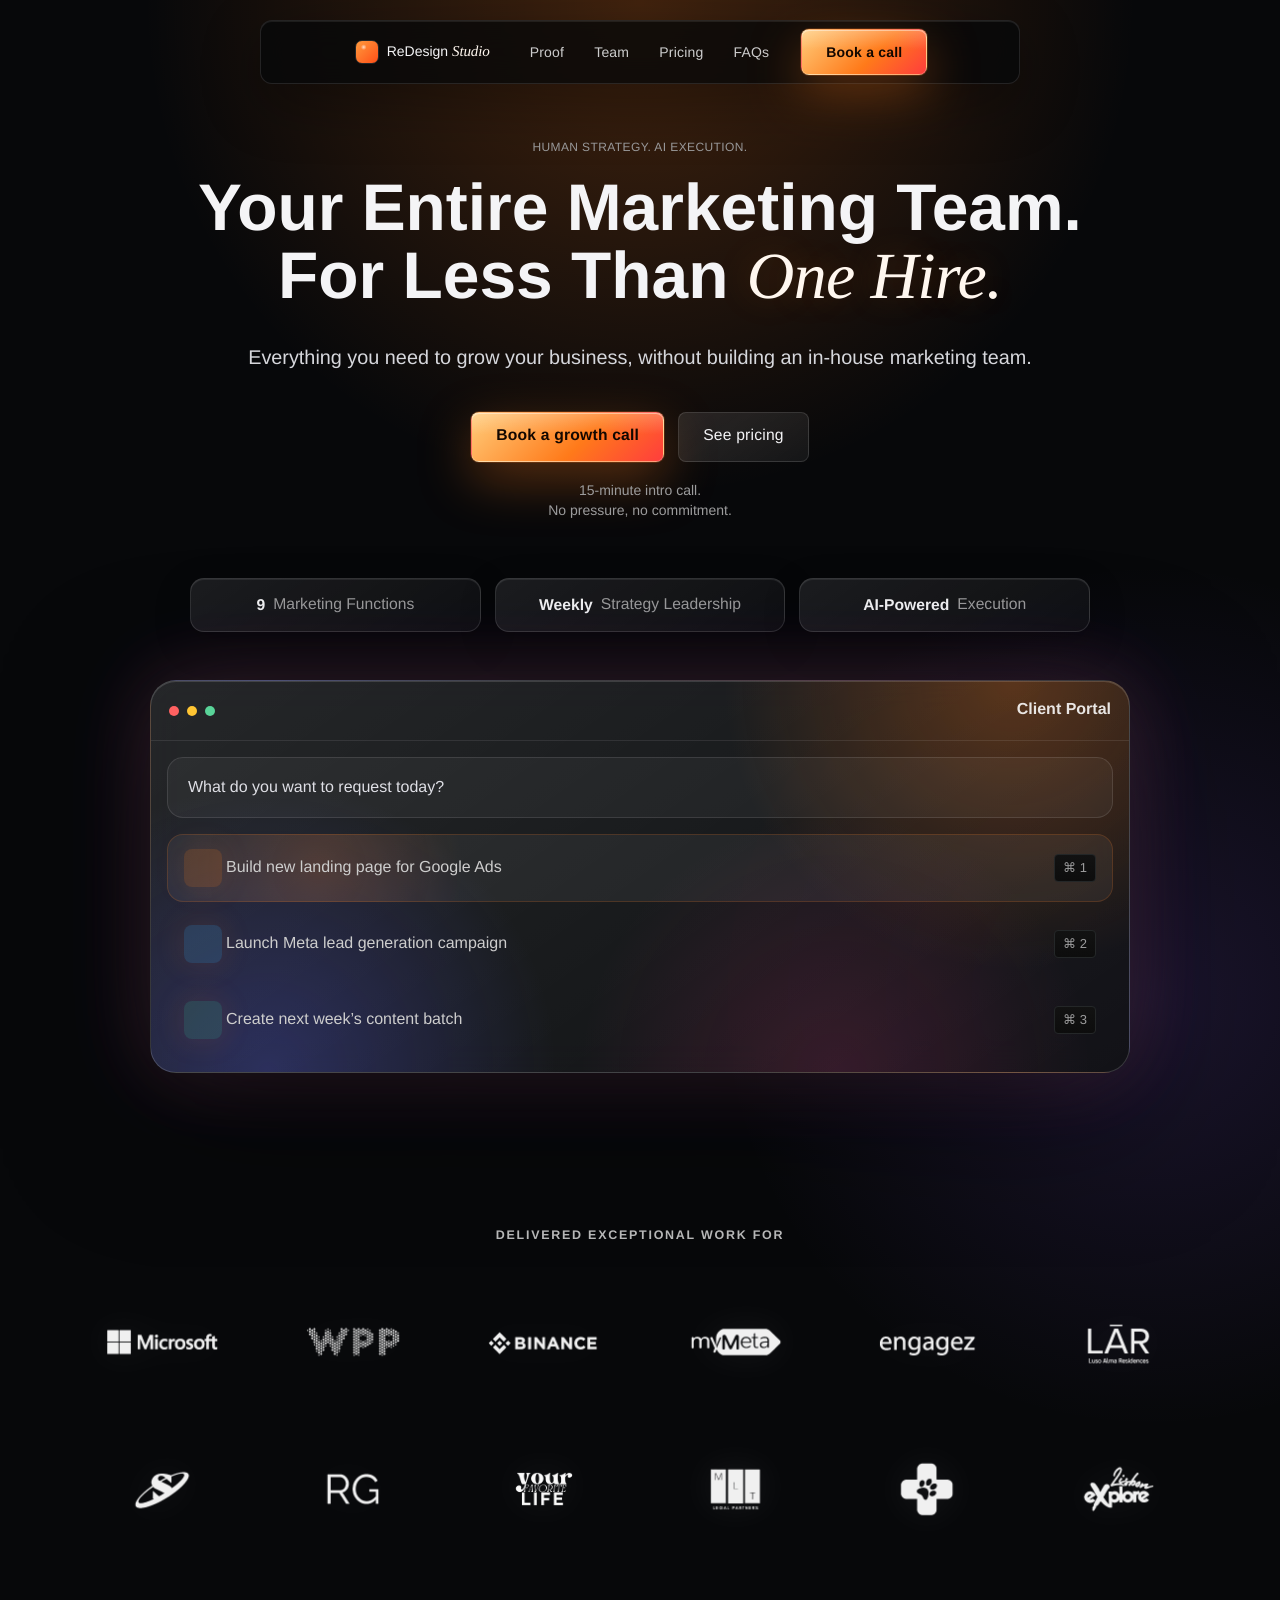
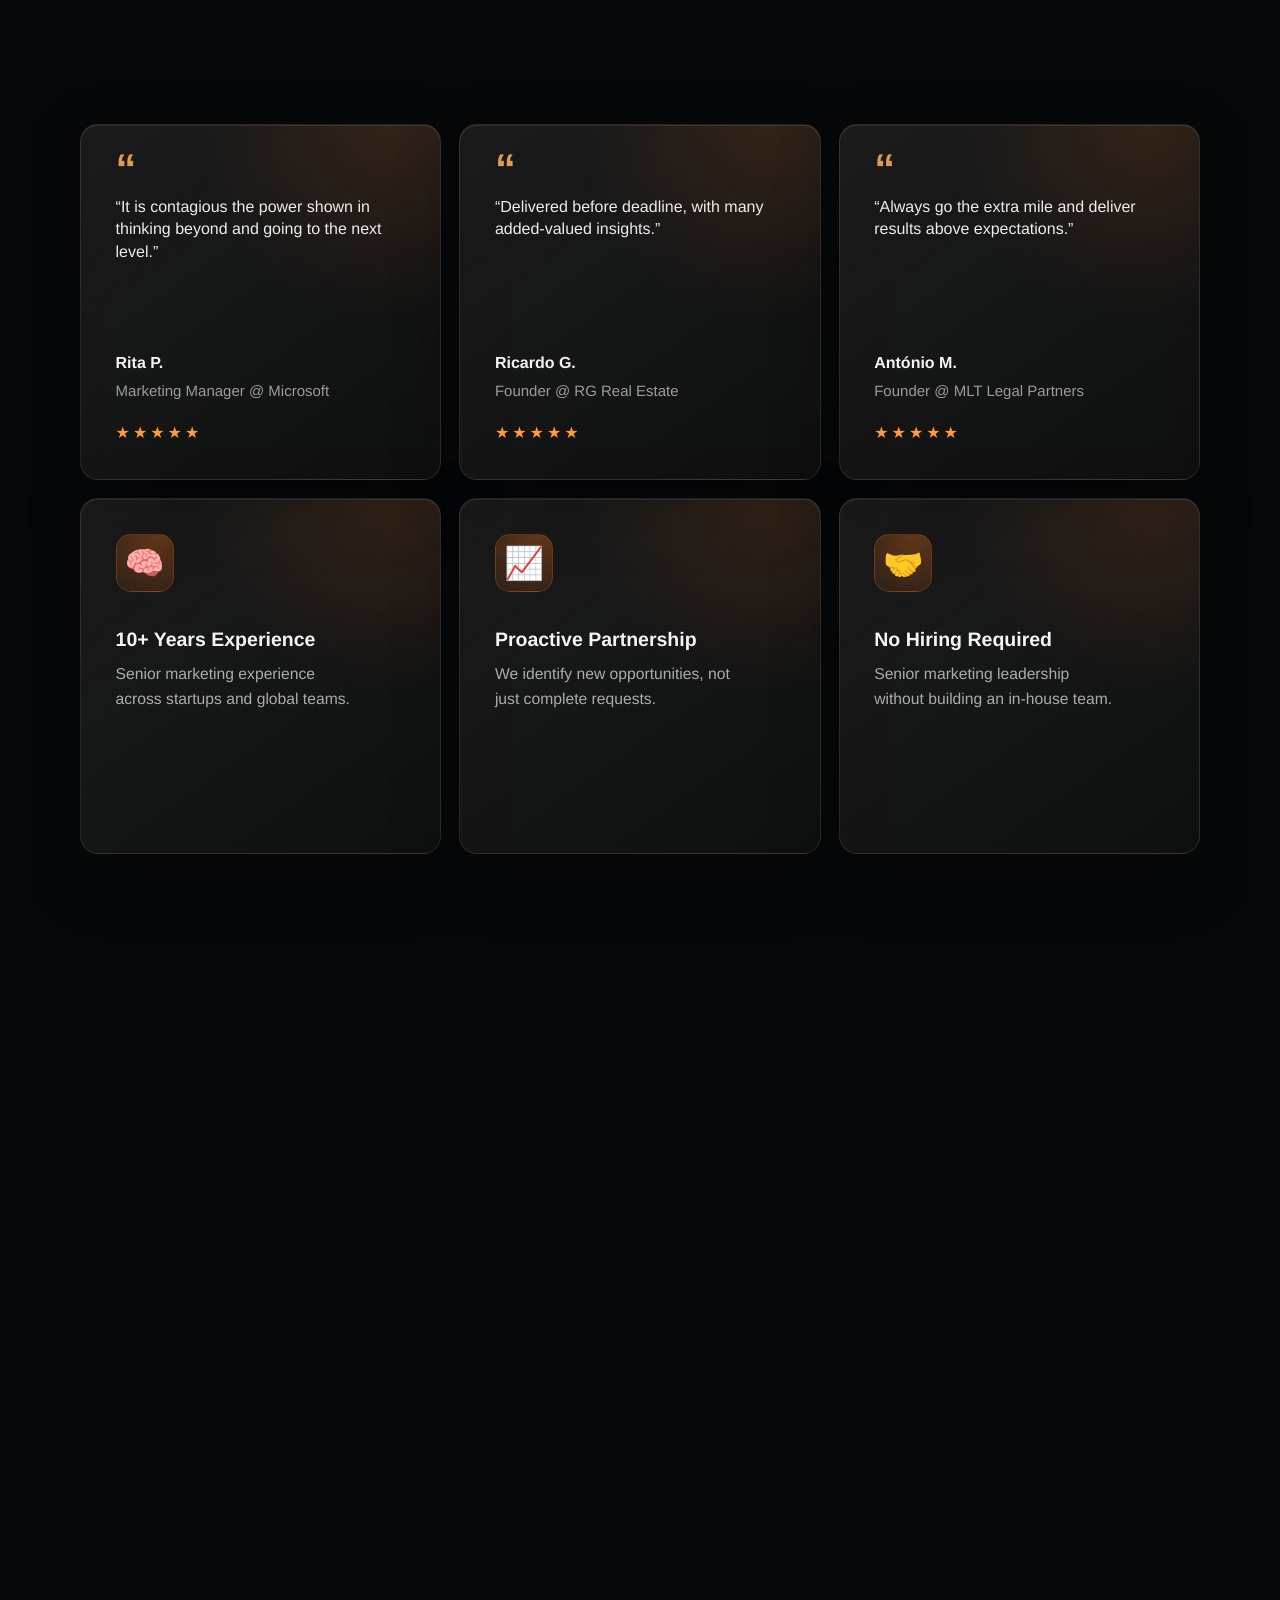
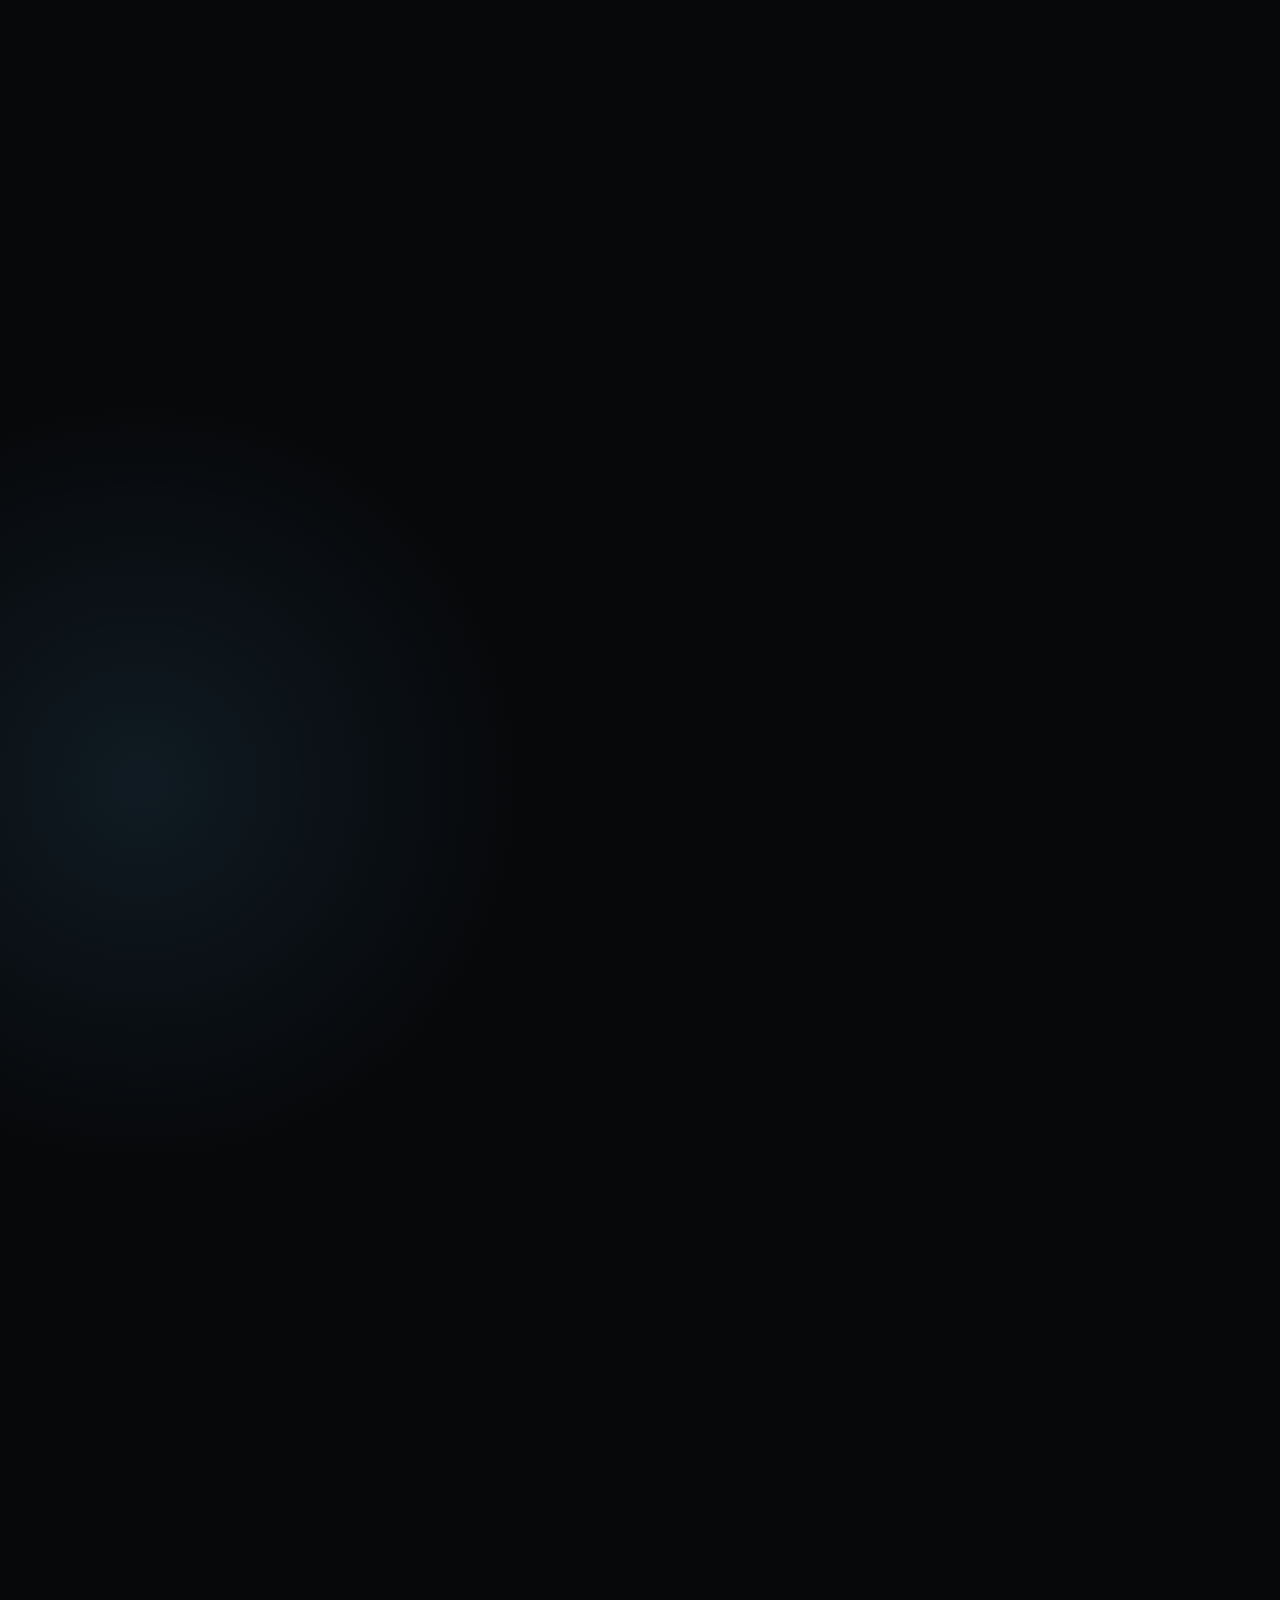
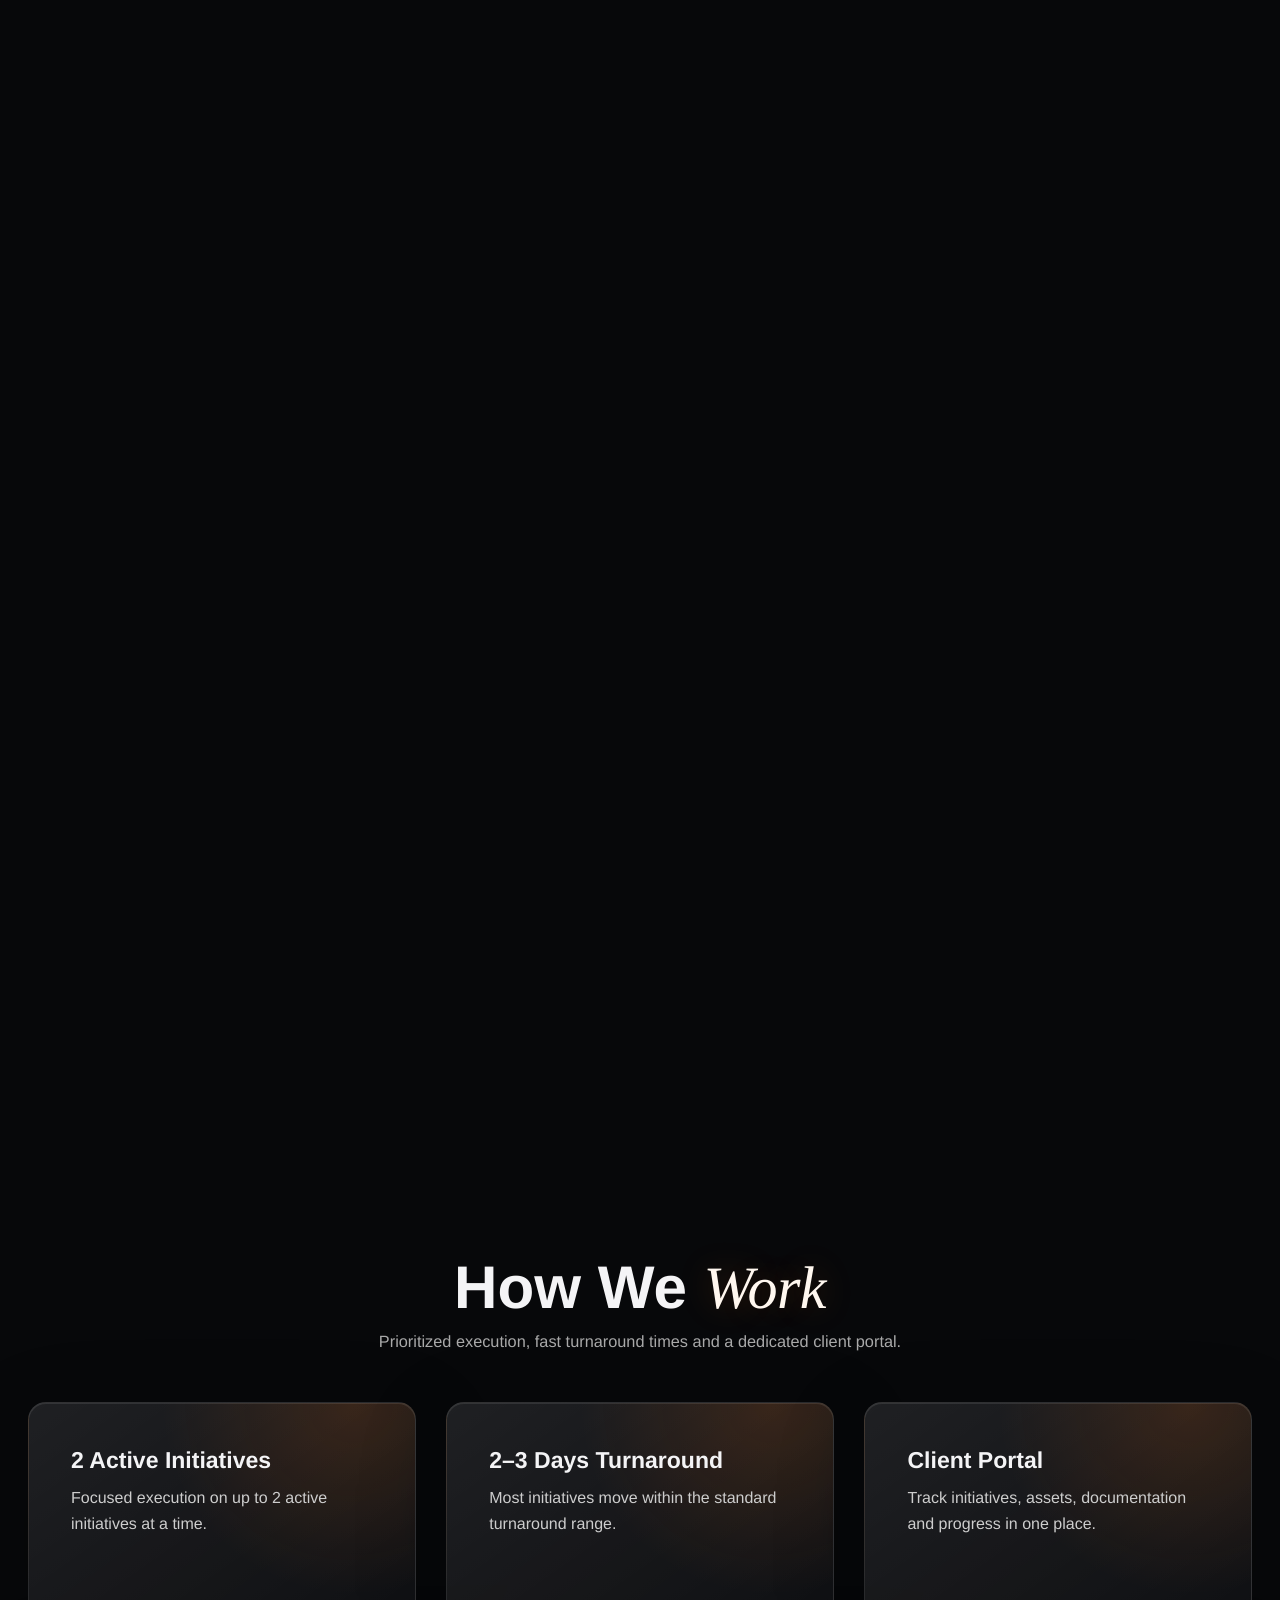
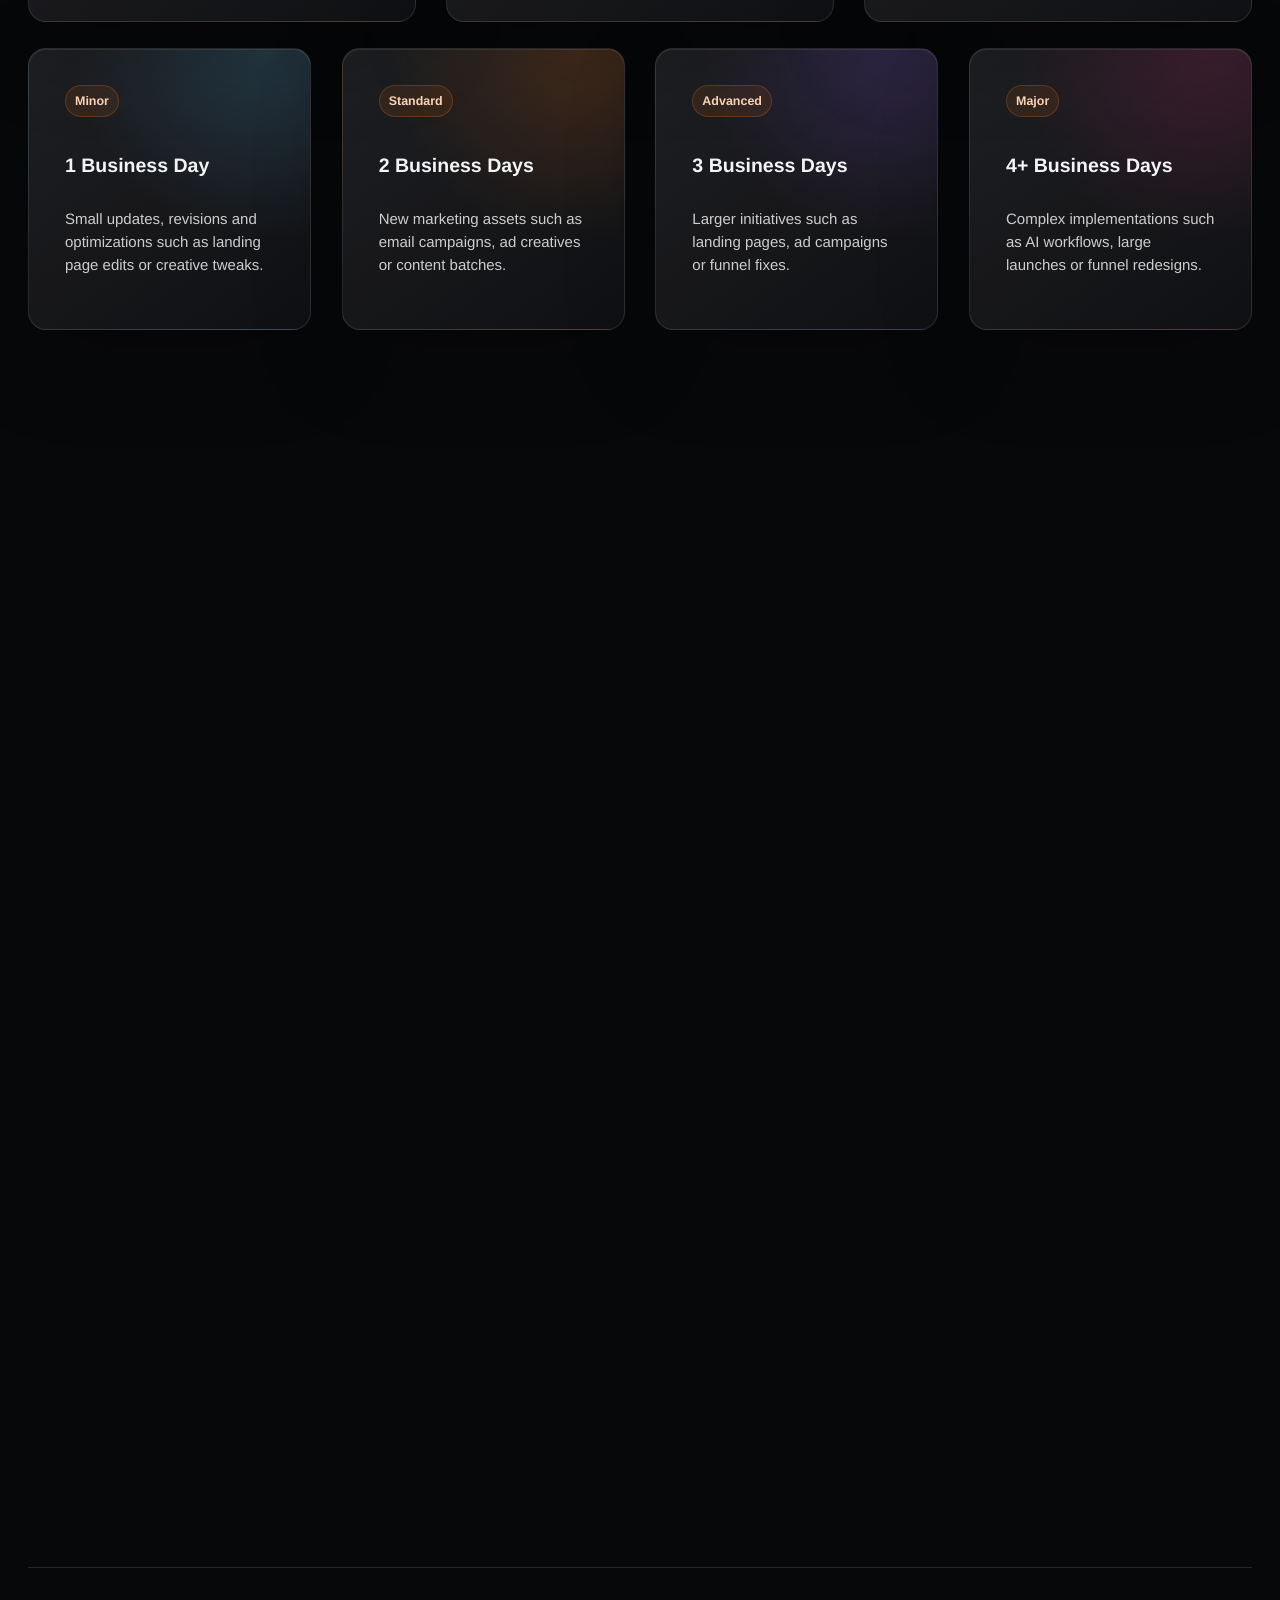
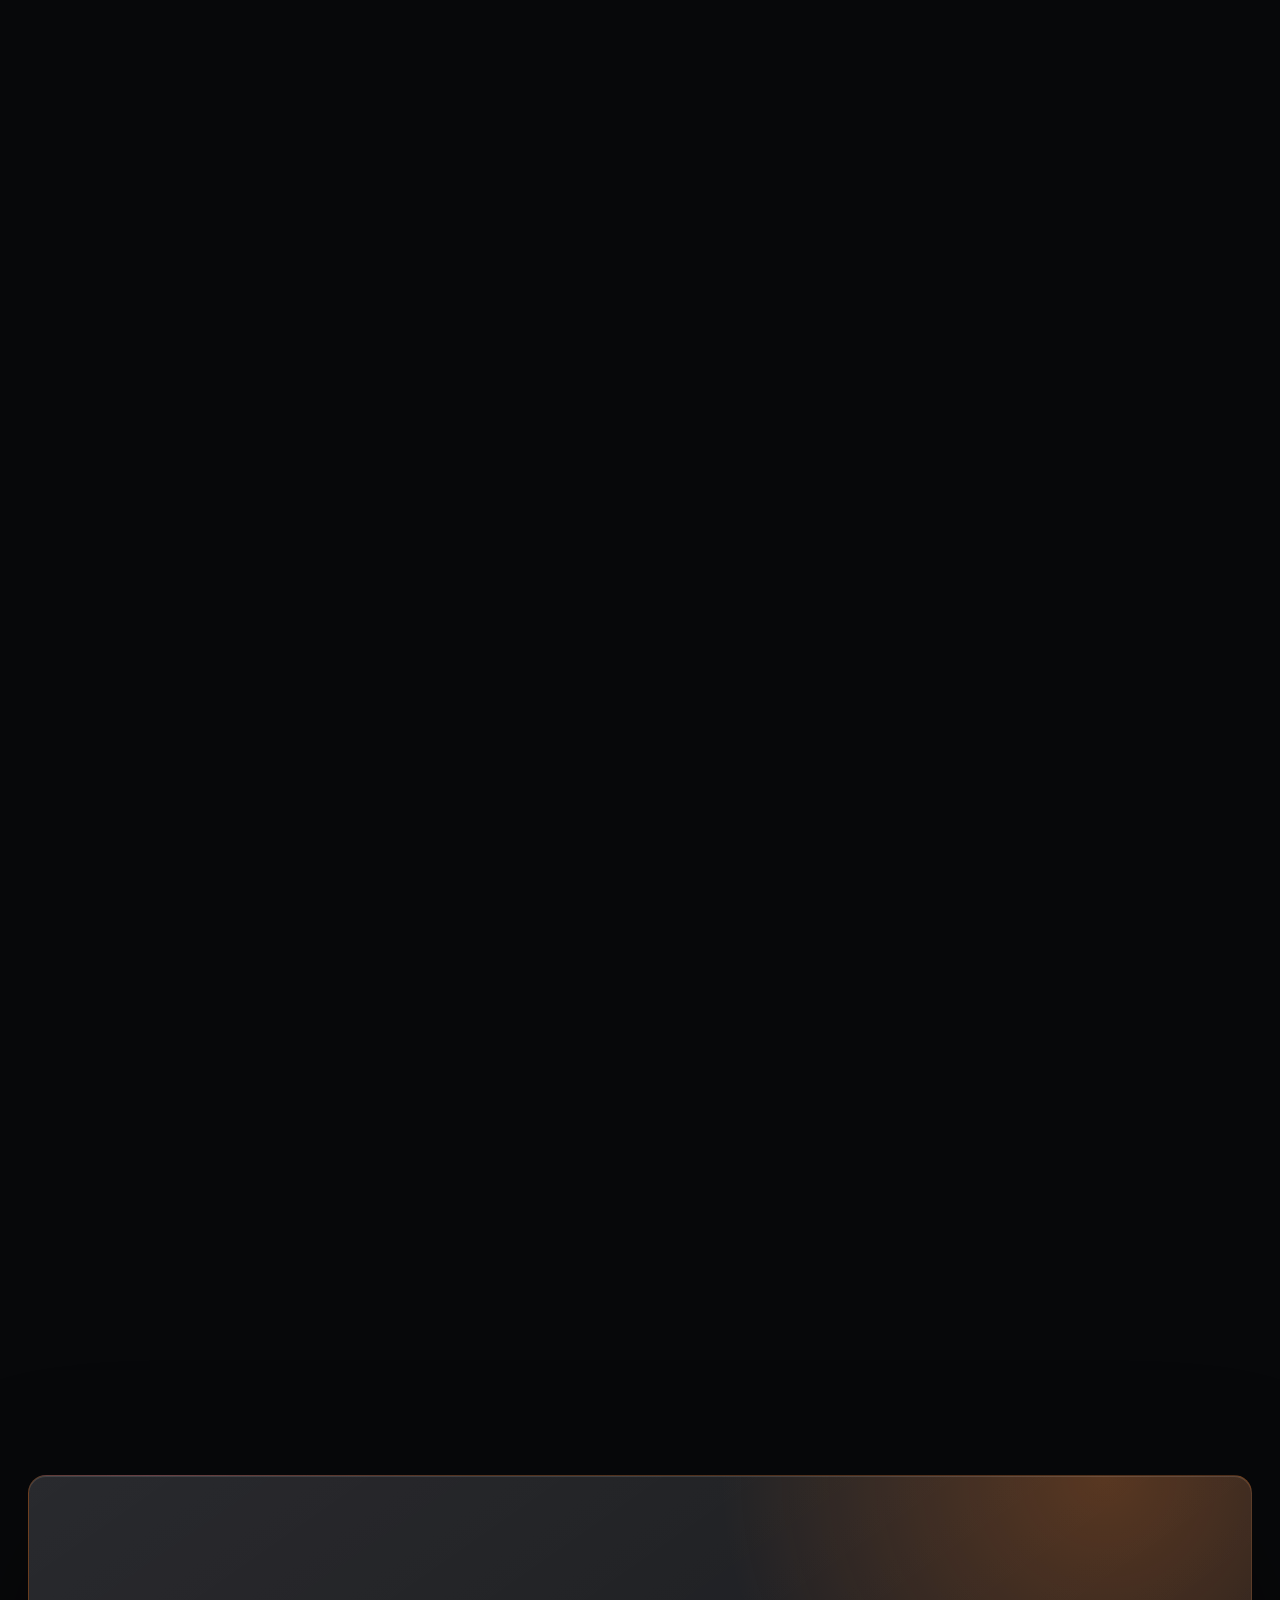
==== Source/Pages/index.html @ 44978b35 "Initial commit" ====
<!doctype html>
<html lang="en">
  <head>
    <meta charset="utf-8" />
    <meta name="viewport" content="width=device-width, initial-scale=1" />
    <title>ReDesign Studio | Outsourced Marketing Team &amp; AI Systems</title>
    <meta
      name="description"
      content="ReDesign Studio gives growing businesses one senior team for websites, ads, content, strategy and AI-powered marketing systems."
    />
    <meta name="robots" content="index, follow" />
    <meta name="author" content="ReDesign Studio" />
    <meta name="theme-color" content="#050506" />
    <link rel="canonical" href="./index.html" />
    <link rel="icon" href="../Public/assets/favicon.svg" type="image/svg+xml" />
    <meta property="og:title" content="ReDesign Studio | Outsourced Marketing Team &amp; AI Systems" />
    <meta
      property="og:description"
      content="One experienced marketing team for websites, ads, content, strategy and AI-powered growth systems."
    />
    <meta property="og:type" content="website" />
    <meta property="og:url" content="./index.html" />
    <meta property="og:image" content="../Public/assets/premium-dashboard.png" />
    <meta property="og:site_name" content="ReDesign Studio" />
    <meta name="twitter:card" content="summary_large_image" />
    <meta name="twitter:title" content="ReDesign Studio | Outsourced Marketing Team &amp; AI Systems" />
    <meta
      name="twitter:description"
      content="One experienced marketing team for websites, ads, content, strategy and AI-powered growth systems."
    />
    <meta name="twitter:image" content="../Public/assets/premium-dashboard.png" />
    <link rel="stylesheet" href="../Styles/styles.css?v=20260628-logo-v13" />
    <link rel="stylesheet" href="../Styles/design-system.css?v=20260629-polish-v22" />
    <script type="application/ld+json">
      {
        "@context": "https://schema.org",
        "@type": "ProfessionalService",
        "name": "ReDesign Studio",
        "description": "Outsourced marketing team for websites, ads, content, strategy and AI-powered marketing systems.",
        "serviceType": "Growth marketing and AI systems",
        "areaServed": "International",
        "url": "./index.html",
        "offers": {
          "@type": "Offer",
          "name": "Marketing Team",
          "price": "2500",
          "priceCurrency": "EUR",
          "availability": "https://schema.org/InStock"
        },
        "potentialAction": {
          "@type": "ScheduleAction",
          "target": "https://cal.eu/andre-from-your-favorite-life/intro-call",
          "name": "Book a growth call"
        }
      }
    </script>
  </head>
  <body>
    <header class="site-header" aria-label="Primary navigation">
      <a class="brand" href="#top" aria-label="ReDesign Studio home">
        <span class="brand-mark" aria-hidden="true"></span>
        <span>ReDesign <em>Studio</em></span>
      </a>
      <nav class="nav-links" aria-label="Site navigation">
        <a href="#proof">Proof</a>
        <a href="#team">Team</a>
        <a href="#pricing">Pricing</a>
        <a href="#faq">FAQs</a>
      </nav>
      <a class="nav-cta" href="https://cal.eu/andre-from-your-favorite-life/intro-call" target="_blank" rel="noopener noreferrer">Book a call</a>
    </header>

    <main id="top">
      <section class="hero">
        <div class="hero-copy">
          <p class="eyebrow">HUMAN STRATEGY. AI EXECUTION.</p>
          <h1>Your Entire Marketing Team.<br />For Less Than <em>One Hire.</em></h1>
          <p class="hero-text">
            Everything you need to grow your business, without building an in-house marketing team.
          </p>
          <div class="hero-actions">
            <a class="button primary" href="https://cal.eu/andre-from-your-favorite-life/intro-call" target="_blank" rel="noopener noreferrer">Book a growth call</a>
            <a class="button secondary" href="#pricing">See pricing</a>
          </div>
          <p class="cta-note">15-minute intro call.<br />No pressure, no commitment.</p>
          <div class="hero-metrics" aria-label="Growth Department highlights">
            <span><strong>9</strong> Marketing Functions</span>
            <span><strong>Weekly</strong> Strategy Leadership</span>
            <span><strong>AI-Powered</strong> Execution</span>
          </div>
          <div class="hero-console" aria-label="Client Portal preview">
            <div class="console-topbar">
              <span aria-hidden="true"></span>
              <span aria-hidden="true"></span>
              <span aria-hidden="true"></span>
              <p>Client Portal</p>
            </div>
            <div class="console-search">What do you want to request today?</div>
            <div class="console-list">
              <div class="console-row active">
                <span class="console-icon red"></span>
                <p>Build new landing page for Google Ads</p>
                <kbd>⌘ 1</kbd>
              </div>
              <div class="console-row">
                <span class="console-icon blue"></span>
                <p>Launch Meta lead generation campaign</p>
                <kbd>⌘ 2</kbd>
              </div>
              <div class="console-row">
                <span class="console-icon green"></span>
                <p>Create next week&rsquo;s content batch</p>
                <kbd>⌘ 3</kbd>
              </div>
            </div>
          </div>
        </div>
      </section>

      <section class="trusted-section" id="proof" aria-label="Trusted by teams and founders">
        <p>Delivered Exceptional Work For</p>
        <div class="logo-cloud" aria-label="Trusted company logos">
          <img src="../Public/assets/logos/client-microsoft.png?v=20260628-logo-v13" alt="Microsoft" width="500" height="500" loading="lazy" decoding="async" />
          <img src="../Public/assets/logos/client-wpp.png?v=20260628-logo-v13" alt="WPP" width="500" height="500" loading="lazy" decoding="async" />
          <img src="../Public/assets/logos/client-binance.png?v=20260628-logo-v13" alt="Binance" width="500" height="500" loading="lazy" decoding="async" />
          <img src="../Public/assets/logos/client-mymeta.png?v=20260628-logo-v13" alt="myMeta" width="500" height="500" loading="lazy" decoding="async" />
          <img src="../Public/assets/logos/client-engagez.png?v=20260628-logo-v13" alt="engagez" width="500" height="500" loading="lazy" decoding="async" />
          <img src="../Public/assets/logos/client-lar.png?v=20260628-logo-v13" alt="LAR Luso Alma Residences" width="500" height="500" loading="lazy" decoding="async" />
          <img src="../Public/assets/logos/client-lion-mark.png?v=20260628-logo-v13" alt="Client lion mark" width="500" height="500" loading="lazy" decoding="async" />
          <img src="../Public/assets/logos/client-rg.png?v=20260628-logo-v13" alt="RG Real Estate" width="500" height="500" loading="lazy" decoding="async" />
          <img src="../Public/assets/logos/your-favorite-life.png?v=20260628-logo-v13" alt="Your Favorite Life" width="500" height="500" loading="lazy" decoding="async" />
          <img src="../Public/assets/logos/client-l.png?v=20260628-logo-v13" alt="LL" width="500" height="500" loading="lazy" decoding="async" />
          <img src="../Public/assets/logos/client-pet-cross.png?v=20260628-logo-v13" alt="Client pet care brand" width="500" height="500" loading="lazy" decoding="async" />
          <img src="../Public/assets/logos/client-lisbon-explore.png?v=20260628-logo-v13" alt="Lisbon Explore" width="500" height="500" loading="lazy" decoding="async" />
        </div>
      </section>

      <section class="section social-proof-section">
        <div class="proof-grid">
          <article class="testimonial-card proof-card">
            <blockquote>“It is contagious the power shown in thinking beyond and going to the next level.”</blockquote>
            <div class="testimonial-author">
              <strong>Rita P.</strong>
              <span>Marketing Manager @ Microsoft</span>
            </div>
            <div class="stars" aria-label="5 out of 5 stars">★★★★★</div>
          </article>
          <article class="testimonial-card proof-card">
            <blockquote>“Delivered before deadline, with many added-valued insights.”</blockquote>
            <div class="testimonial-author">
              <strong>Ricardo G.</strong>
              <span>Founder @ RG Real Estate</span>
            </div>
            <div class="stars" aria-label="5 out of 5 stars">★★★★★</div>
          </article>
          <article class="testimonial-card proof-card">
            <blockquote>“Always go the extra mile and deliver results above expectations.”</blockquote>
            <div class="testimonial-author">
              <strong>António M.</strong>
              <span>Founder @ MLT Legal Partners</span>
            </div>
            <div class="stars" aria-label="5 out of 5 stars">★★★★★</div>
          </article>
          <article class="credibility-card proof-card">
            <span aria-hidden="true">🧠</span>
            <h3>10+ Years Experience</h3>
            <p>Senior marketing experience across startups and global teams.</p>
          </article>
          <article class="credibility-card proof-card">
            <span aria-hidden="true">📈</span>
            <h3>Proactive Partnership</h3>
            <p>We identify new opportunities, not just complete requests.</p>
          </article>
          <article class="credibility-card proof-card">
            <span aria-hidden="true">🤝</span>
            <h3>No Hiring Required</h3>
            <p>Senior marketing leadership without building an in-house team.</p>
          </article>
        </div>
      </section>

      <section class="section solved-section">
        <div class="section-heading centered">
          <h2>Marketing, <em>Solved</em></h2>
        </div>
        <div class="solved-layout">
          <article class="solved-copy">
            <p>As your business grows, marketing becomes more demanding. Hiring an experienced in-house team is expensive, while managing multiple freelancers or vendors quickly becomes a full-time job.</p>
            <p>ReDesign Studio becomes your outsourced marketing team, taking ownership of your strategy, execution and AI-powered marketing systems.</p>
            <p>Every week, we review priorities, identify opportunities and execute initiatives that will help your business grow.</p>
          </article>
          <div class="solved-map" aria-label="Marketing execution consolidated into one team">
            <div class="map-node map-root">Marketing Team</div>
            <div class="map-services">
              <span>Strategy</span>
              <span>Design</span>
              <span>Social</span>
              <span>Website</span>
              <span>Ads</span>
              <span>Content</span>
              <span>Email</span>
              <span>Reporting</span>
              <span>AI</span>
            </div>
            <div class="map-node map-team">ReDesign Studio</div>
          </div>
        </div>
      </section>

      <section class="section weekly-section">
        <div class="section-heading centered">
          <h2>How It <em>Works</em></h2>
        </div>
        <p class="section-kicker">From idea to delivery, every initiative follows the same structured workflow.</p>
        <div class="weekly-loop" aria-label="Weekly marketing operating rhythm">
          <article>
            <span>01</span>
            <strong>Discover</strong>
            <p>Understand the goal, context and define the highest impact initiatives.</p>
          </article>
          <article>
            <span>02</span>
            <strong>Strategy</strong>
            <p>Turn raw inputs and ideas into production ready briefs with clear direction.</p>
          </article>
          <article>
            <span>03</span>
            <strong>Produce</strong>
            <p>Build the deliverable using the right AI workflow overseen by a human specialist.</p>
          </article>
          <article>
            <span>04</span>
            <strong>Review</strong>
            <p>Run internal quality checks before any work is delivered to the client.</p>
          </article>
          <article>
            <span>05</span>
            <strong>Improve</strong>
            <p>Apply feedback and capture learnings to make the system faster and better.</p>
          </article>
        </div>
      </section>

      <section class="section departments-section" id="team">
        <div class="section-heading centered">
          <h2>Your Marketing <em>Team</em></h2>
        </div>
        <div class="department-command">
          <div>
            <span class="command-label">One monthly plan</span>
            <strong>9</strong>
            <h3>Marketing Functions</h3>
            <p>One senior team covers strategy, AI systems, pages, content, ads, funnels, email and social.</p>
          </div>
          <div class="department-grid" aria-label="Marketing team departments">
            <article class="department-card">
              <span aria-hidden="true">🧠</span>
              <h3>Growth Strategy &amp; Leadership</h3>
              <p>Weekly planning, priorities, KPIs, reporting, roadmap, and next steps.</p>
            </article>
            <article class="department-card">
              <span aria-hidden="true">🤖</span>
              <h3>AI &amp; Growth Systems</h3>
              <p>Marketing systems reviews, practical AI workflows, SOPs and team handover.</p>
            </article>
            <article class="department-card">
              <span aria-hidden="true">🌐</span>
              <h3>Landing Pages</h3>
              <p>Campaign landing pages, copywriting, UX/UI design, optimization, and conversion reviews.</p>
            </article>
            <article class="department-card">
              <span aria-hidden="true">🎬</span>
              <h3>Content Engine</h3>
              <p>Content strategy, research, calendars, scripts, editing, formatting, and publishing.</p>
            </article>
            <article class="department-card">
              <span aria-hidden="true">📈</span>
              <h3>Performance Marketing</h3>
              <p>Campaign strategy, launches, ad account management, optimization, and reporting.</p>
            </article>
            <article class="department-card">
              <span aria-hidden="true">✍️</span>
              <h3>Ad Creatives</h3>
              <p>Creative concepts, competitor research, ad copy, design, variations, and iterations.</p>
            </article>
            <article class="department-card">
              <span aria-hidden="true">🧪</span>
              <h3>Funnel Optimization</h3>
              <p>Funnel reviews, competitor analysis, conversion roadmap, and performance improvements.</p>
            </article>
            <article class="department-card">
              <span aria-hidden="true">✉️</span>
              <h3>Email Marketing</h3>
              <p>Email campaigns, strategy, copywriting, design, sequences, and reporting.</p>
            </article>
            <article class="department-card">
              <span aria-hidden="true">📱</span>
              <h3>Social Media Management</h3>
              <p>Publishing, escalation of important enquiries, and optimization.</p>
            </article>
          </div>
        </div>
        <div class="department-scope" id="included">
          <div class="section-heading centered scope-heading">
            <h2>What&rsquo;s <em>Included</em></h2>
            <p>Clear monthly capacity keeps execution focused, predictable and aligned with your priorities.</p>
          </div>
          <div class="scope-list">
            <details open>
              <summary><span>Growth Strategy &amp; Leadership</span><small>Weekly strategic rhythm</small></summary>
              <div class="scope-body">
                <div>
                  <p class="scope-label">Description</p>
                  <p>Every week we review performance, align on priorities and define the highest-impact initiatives to keep your marketing moving forward.</p>
                </div>
                <div>
                  <p class="scope-label">Included</p>
                  <ul>
                    <li><mark class="limit">Up to 1</mark> 45-minute growth strategy meeting <mark class="limit">per week</mark></li>
                    <li>Weekly growth report: KPIs, wins &amp; recommendations</li>
                    <li>Growth roadmap</li>
                    <li>Prioritized weekly initiatives plan</li>
                    <li>Meeting summary &amp; next steps</li>
                    <li>Dedicated client portal</li>
                  </ul>
                </div>
              </div>
            </details>

            <details>
              <summary><span>AI &amp; Growth Systems</span><small>Monthly implementation capacity</small></summary>
              <div class="scope-body">
                <div>
                  <p class="scope-label">Description</p>
                  <p>We identify opportunities to automate repetitive marketing tasks, implement practical AI workflows and document everything so your team can use it.</p>
                </div>
                <div>
                  <p class="scope-label">Included</p>
                  <ul>
                    <li><mark class="limit">Up to 1</mark> marketing systems review <mark class="limit">per month</mark></li>
                    <li><mark class="limit">Up to 1</mark> low-to-medium complexity AI workflow <mark class="limit">per month</mark></li>
                    <li>Workflow documentation: SOPs</li>
                    <li>Optional team training &amp; handover</li>
                    <li>AI recommendations &amp; roadmap</li>
                  </ul>
                </div>
              </div>
            </details>

            <details>
              <summary><span>Landing Pages</span><small>Campaign pages and conversion reviews</small></summary>
              <div class="scope-body">
                <div>
                  <p class="scope-label">Description</p>
                  <p>We design, build and continuously improve landing pages that help turn more visitors into leads and customers.</p>
                </div>
                <div>
                  <p class="scope-label">Included</p>
                  <ul>
                    <li><mark class="limit">Up to 2</mark> campaign landing pages <mark class="limit">per month</mark></li>
                    <li>Landing page copywriting</li>
                    <li>UX/UI design</li>
                    <li>Landing page optimization</li>
                    <li>Conversion reviews &amp; recommendations</li>
                    <li>A/B testing when appropriate</li>
                    <li>Performance reviews</li>
                  </ul>
                </div>
              </div>
            </details>

            <details>
              <summary><span>Content Engine</span><small>Planning, creation, and publishing</small></summary>
              <div class="scope-body">
                <div>
                  <p class="scope-label">Description</p>
                  <p>We help you consistently create and publish content that builds your brand, generates demand and supports your marketing goals.</p>
                </div>
                <div>
                  <p class="scope-label">Included</p>
                  <ul>
                    <li><mark class="limit">Up to 20</mark> content assets <mark class="limit">per month</mark></li>
                    <li><mark class="limit">Up to 2</mark> active social media platforms</li>
                    <li>Content strategy &amp; planning</li>
                    <li>Industry &amp; competitor research</li>
                    <li>Content calendar</li>
                    <li>Copywriting &amp; script writing</li>
                    <li>Creative design &amp; formatting</li>
                    <li>Scheduling &amp; publishing</li>
                    <li>Performance reviews</li>
                  </ul>
                </div>
              </div>
            </details>

            <details>
              <summary><span>Performance Marketing</span><small>Campaigns and active optimization</small></summary>
              <div class="scope-body">
                <div>
                  <p class="scope-label">Description</p>
                  <p>We plan, launch and continuously optimize advertising campaigns that help generate more qualified leads and customers.</p>
                </div>
                <div>
                  <p class="scope-label">Included</p>
                  <ul>
                    <li><mark class="limit">Up to 2</mark> campaign creation &amp; launches <mark class="limit">per month</mark></li>
                    <li><mark class="limit">Up to 2</mark> active advertising platforms</li>
                    <li>Campaign strategy &amp; planning</li>
                    <li>Ad account management</li>
                    <li>Campaign optimization</li>
                    <li>Performance reporting &amp; recommendations</li>
                  </ul>
                </div>
              </div>
            </details>

            <details>
              <summary><span>Ad Creatives</span><small>Concepts, copy, and iterations</small></summary>
              <div class="scope-body">
                <div>
                  <p class="scope-label">Description</p>
                  <p>We create high-performing ad creatives that align with your brand, capture attention and improve campaign performance.</p>
                </div>
                <div>
                  <p class="scope-label">Included</p>
                  <ul>
                    <li><mark class="limit">Up to 10</mark> ad creatives <mark class="limit">per month</mark></li>
                    <li>Creative concept development</li>
                    <li>Creative strategy &amp; competitor research</li>
                    <li>Ad copywriting</li>
                    <li>Creative variations</li>
                    <li>Creative performance reviews</li>
                    <li>Creative updates &amp; iterations</li>
                  </ul>
                </div>
              </div>
            </details>

            <details>
              <summary><span>Funnel Optimization</span><small>Journey reviews and improvements</small></summary>
              <div class="scope-body">
                <div>
                  <p class="scope-label">Description</p>
                  <p>We continuously review and improve your customer journey to help convert more visitors into leads and more leads into customers.</p>
                </div>
                <div>
                  <p class="scope-label">Included</p>
                  <ul>
                    <li><mark class="limit">Up to 1</mark> funnel review <mark class="limit">per month</mark></li>
                    <li><mark class="limit">Up to 2</mark> conversion improvements <mark class="limit">per month</mark></li>
                    <li>Competitor analysis</li>
                    <li>Conversion roadmap</li>
                    <li>Performance reviews</li>
                  </ul>
                </div>
              </div>
            </details>

            <details>
              <summary><span>Email Marketing</span><small>Campaigns, sequences, and reporting</small></summary>
              <div class="scope-body">
                <div>
                  <p class="scope-label">Description</p>
                  <p>We create email campaigns that nurture leads, increase conversions and keep your audience engaged throughout the customer journey.</p>
                </div>
                <div>
                  <p class="scope-label">Included</p>
                  <ul>
                    <li><mark class="limit">Up to 2</mark> email campaigns <mark class="limit">per month</mark></li>
                    <li>Email strategy &amp; campaign planning</li>
                    <li>Email copywriting &amp; design</li>
                    <li>Automated email sequences</li>
                    <li>Performance reporting &amp; recommendations</li>
                  </ul>
                </div>
              </div>
            </details>

            <details>
              <summary><span>Social Media Management</span><small>Publishing and monitoring</small></summary>
              <div class="scope-body">
                <div>
                  <p class="scope-label">Description</p>
                  <p>We manage your social media presence to ensure your content is published, your profiles stay optimized and your audience receives timely responses.</p>
                </div>
                <div>
                  <p class="scope-label">Included</p>
                  <ul>
                    <li><mark class="limit">Up to 2</mark> active social media platforms</li>
                    <li>Scheduling &amp; publishing</li>
                    <li>Profile optimization</li>
                    <li>Community monitoring</li>
                    <li>Escalation of sales &amp; support enquiries</li>
                    <li>Social media recommendations</li>
                  </ul>
                </div>
              </div>
            </details>
          </div>
        </div>
      </section>

      <section class="section exclusions-section">
        <div class="section-heading centered">
          <h2>What&rsquo;s <em>Not Included</em></h2>
          <p>The following services are outside the scope of the monthly subscription.</p>
        </div>
        <div class="project-grid project-detail-grid growth-project-grid">
          <article>
            <span class="project-emoji" aria-hidden="true">🧩</span>
            <h3>Specialists</h3>
            <div class="project-examples"><span>SEO &amp; AEO</span><span>PR &amp; media outreach</span><span>On-site photography &amp; videography</span></div>
          </article>
          <article>
            <span class="project-emoji" aria-hidden="true">💻</span>
            <h3>Development</h3>
            <div class="project-examples"><span>Custom software development</span><span>Complex API integrations</span><span>Enterprise applications</span></div>
          </article>
          <article>
            <span class="project-emoji" aria-hidden="true">🏢</span>
            <h3>Business Operations</h3>
            <div class="project-examples"><span>Internal IT support</span><span>Customer support</span><span>Enterprise infrastructure</span></div>
          </article>
          <article>
            <span class="project-emoji" aria-hidden="true">📦</span>
            <h3>Unlimited Capacity</h3>
            <div class="project-examples"><span>Unlimited initiatives</span><span>Unlimited deliverables</span><span>24/7 communication</span><span>Daily meetings</span><span>Large-scale or enterprise projects</span></div>
          </article>
        </div>
        <p class="pricing-note">Need more capacity?<br />Book a call to discuss a custom Marketing Team Plus plan.</p>
      </section>

      <section class="section capacity-section">
        <div class="section-heading centered">
          <h2>How We <em>Work</em></h2>
        </div>
        <p class="section-kicker">Prioritized execution, fast turnaround times and a dedicated client portal.</p>
        <div class="work-rules">
          <article><span>2</span><h3>2 Active Initiatives</h3><p>Focused execution on up to 2 active initiatives at a time.</p></article>
          <article><span>2&ndash;3 Days</span><h3>2&ndash;3 Days Turnaround</h3><p>Most initiatives move within the standard turnaround range.</p></article>
          <article><span>Portal</span><h3>Client Portal</h3><p>Track initiatives, assets, documentation and progress in one place.</p></article>
        </div>
        <div class="initiative-grid" aria-label="Initiative sizes">
          <article>
            <span>Minor</span>
            <h3>1 Business Day</h3>
            <p>Small updates, revisions and optimizations such as landing page edits or creative tweaks.</p>
          </article>
          <article>
            <span>Standard</span>
            <h3>2 Business Days</h3>
            <p>New marketing assets such as email campaigns, ad creatives or content batches.</p>
          </article>
          <article>
            <span>Advanced</span>
            <h3>3 Business Days</h3>
            <p>Larger initiatives such as landing pages, ad campaigns or funnel fixes.</p>
          </article>
          <article>
            <span>Major</span>
            <h3>4+ Business Days</h3>
            <p>Complex implementations such as AI workflows, large launches or funnel redesigns.</p>
          </article>
        </div>
      </section>

      <section class="section compare-section">
        <div class="section-heading centered">
          <h2>Hiring vs <em>ReDesign Studio</em></h2>
        </div>
        <div class="comparison-table" role="table" aria-label="Compare hiring in-house with ReDesign Studio">
          <div class="comparison-row header" role="row">
            <span role="columnheader">Capability</span>
            <span role="columnheader">Monthly Salary</span>
            <span role="columnheader">ReDesign Studio</span>
          </div>
          <div class="comparison-row"><span>Marketing Manager</span><span>&euro;2,500</span><strong>Included</strong></div>
          <div class="comparison-row"><span>Designer</span><span>&euro;1,500</span><strong>Included</strong></div>
          <div class="comparison-row"><span>Copywriter</span><span>&euro;1,500</span><strong>Included</strong></div>
          <div class="comparison-row"><span>Media Buyer</span><span>&euro;2,000</span><strong>Included</strong></div>
          <div class="comparison-row"><span>Content Strategist</span><span>&euro;2,000</span><strong>Included</strong></div>
          <div class="comparison-row"><span>AI Specialist</span><span>&euro;2,500</span><strong>Included</strong></div>
          <div class="comparison-row"><span>Growth Strategist</span><span>&euro;3,000</span><strong>Included</strong></div>
          <div class="comparison-row"><span>Typical Monthly Cost</span><span>&asymp; &euro;15,000+</span><strong>&euro;2,500/month</strong></div>
        </div>
        <p class="pricing-note">Estimated costs vary by country and seniority.</p>
      </section>

      <section class="section pricing-section" id="pricing">
        <div class="section-heading centered">
          <h2><em>Pricing</em></h2>
        </div>
        <div class="pricing-grid">
          <article class="pricing-card featured">
            <p class="eyebrow">Marketing Team</p>
            <h3>&euro;2,500 <span>/ month</span></h3>
            <p class="intro-price">&euro;1,250 First Month</p>
            <p>Perfect for businesses and creators ready to replace scattered marketing efforts with one experienced team.</p>
            <ul class="plan-list">
              <li>Your entire outsourced marketing team</li>
              <li>Strategy, execution &amp; AI-powered systems</li>
              <li>Weekly planning, reporting &amp; prioritization</li>
              <li>Fixed monthly investment</li>
              <li>Pause or cancel anytime</li>
            </ul>
            <a class="button primary" href="https://cal.eu/andre-from-your-favorite-life/intro-call" target="_blank" rel="noopener noreferrer">Book a growth call</a>
          </article>

          <article class="pricing-card capacity-card">
            <p class="eyebrow">Need More Capacity?</p>
            <h3>Marketing Team <strong>Plus</strong></h3>
            <p>As your business grows, so can your Marketing Team.</p>
            <ul class="plan-list">
              <li>Additional monthly execution capacity</li>
              <li>Additional strategic support</li>
              <li>Higher execution limits</li>
            </ul>
            <a class="button secondary" href="https://cal.eu/andre-from-your-favorite-life/intro-call" target="_blank" rel="noopener noreferrer">Discuss Marketing Team Plus</a>
          </article>
        </div>
      </section>

      <section class="section first-month-section">
        <div class="section-heading centered">
          <h2>Our First Month <em>Together</em></h2>
        </div>
        <div class="timeline-grid phase-grid">
          <article>
            <span>Week 1</span>
            <h3>Onboarding</h3>
            <ul>
              <li>Kick-off meeting</li>
              <li>Business &amp; marketing audit</li>
              <li>Access &amp; platform setup</li>
              <li>Competitor analysis</li>
              <li>KPI definition</li>
            </ul>
          </article>
          <article>
            <span>Week 2</span>
            <h3>Strategy</h3>
            <ul>
              <li>Growth strategy</li>
              <li>Prioritized initiatives</li>
              <li>Campaign planning</li>
              <li>AI opportunities review</li>
              <li>Launch first initiative</li>
            </ul>
          </article>
          <article>
            <span>Week 3</span>
            <h3>Execution</h3>
            <ul>
              <li>Deliver first initiatives</li>
              <li>Optimization &amp; iterations</li>
              <li>AI workflow implementation</li>
            </ul>
          </article>
          <article>
            <span>Week 4</span>
            <h3>Review &amp; Plan</h3>
            <ul>
              <li>Weekly growth review</li>
              <li>Performance report</li>
              <li>Next month&rsquo;s roadmap</li>
            </ul>
          </article>
        </div>
      </section>

      <section class="section projects-section" id="projects">
        <div class="section-heading centered">
          <h2>Growth <em>Projects</em></h2>
          <p>Need support beyond your monthly capacity? We also deliver larger one-time projects that need dedicated implementations.</p>
        </div>
        <div class="project-grid project-detail-grid growth-project-grid">
          <article>
            <span class="project-emoji" aria-hidden="true">🌐</span>
            <h3>Website Projects</h3>
            <p>Build or redesign high-converting multi-page websites for your business.</p>
            <div class="project-examples"><span>Business websites</span><span>Website redesigns</span><span>Multi-page websites</span><span>Website migrations</span></div>
          </article>
          <article>
            <span class="project-emoji" aria-hidden="true">🤖</span>
            <h3>AI Transformation Projects</h3>
            <p>Transform your marketing operations with AI-powered workflows, assistants and automations.</p>
            <div class="project-examples"><span>AI marketing assistants</span><span>Lead generation workflows</span><span>Campaign automations</span><span>Content workflows</span><span>AI reporting</span><span>Team training</span></div>
          </article>
          <article>
            <span class="project-emoji" aria-hidden="true">⚙️</span>
            <h3>Marketing Operations Projects</h3>
            <p>Design and build the systems, documentation and infrastructure that help your marketing operate more efficiently.</p>
            <div class="project-examples"><span>Marketing OS</span><span>Client portals</span><span>KPI dashboards</span><span>SOP libraries</span><span>Campaign playbooks</span><span>Team onboarding</span></div>
          </article>
          <article>
            <span class="project-emoji" aria-hidden="true">🎥</span>
            <h3>Long-form Content</h3>
            <p>Create high-quality long-form content for education, authority and demand generation.</p>
            <div class="project-examples"><span>YouTube</span><span>Podcasts</span><span>Webinars</span></div>
          </article>
          <article>
            <span class="project-emoji" aria-hidden="true">🚀</span>
            <h3>Digital Products</h3>
            <p>Launch digital products that help you generate leads, educate customers and create new revenue streams.</p>
            <div class="project-examples"><span>Courses</span><span>Memberships</span><span>Coaching programs</span><span>Lead magnets</span><span>Templates</span></div>
          </article>
        </div>
      </section>

      <section class="section faq-section" id="faq">
        <h2><em>FAQs</em></h2>
        <div class="faq-list">
          <details>
            <summary>Are you a traditional marketing agency?</summary>
            <p>No. ReDesign Studio works as your outsourced Marketing Team, combining strategy, execution and AI-powered systems into one ongoing partnership.</p>
          </details>
          <details>
            <summary>Can we pause or cancel?</summary>
            <p>Yes. You can pause or cancel when your business priorities change.</p>
          </details>
          <details>
            <summary>What can we request?</summary>
            <p>You can request work across growth strategy, AI systems, landing pages, content, performance marketing, ad creatives, funnel optimization, email marketing and social media management within the monthly capacity.</p>
          </details>
          <details>
            <summary>What is not included?</summary>
            <p>Specialist services, custom development, business operations support, unlimited deliverables, 24/7 communication, daily meetings and large-scale enterprise projects are outside the monthly subscription.</p>
          </details>
          <details>
            <summary>What happens in the first month?</summary>
            <p>We onboard your business, complete the audit, set up access, review competitors, define KPIs, build the roadmap and launch the first priority initiative.</p>
          </details>
          <details>
            <summary>Who is this best for?</summary>
            <p>It is best for founder-led and growing businesses that have a proven offer and want consistent marketing execution without hiring a full in-house team.</p>
          </details>
          <details>
            <summary>What happens after I book a call?</summary>
            <p>We review your goals, identify growth gaps and recommend the next best steps. If the Marketing Team subscription is a fit, we explain how onboarding would work.</p>
          </details>
          <details>
            <summary>Do I need everything ready before starting?</summary>
            <p>No. If your goals, assets or systems are messy, we organize the starting point during onboarding.</p>
          </details>
          <details>
            <summary>Do you replace our internal team or support them?</summary>
            <p>Both are possible. We can operate as your outsourced Marketing Team or support your internal team with strategy, execution capacity and AI-powered systems.</p>
          </details>
        </div>
      </section>

      <section class="contact-section" id="contact">
        <div>
          <h2>Book a <em>Growth Call</em></h2>
          <p>See if ReDesign Studio is the right outsourced marketing team for your business.</p>
          <a class="button primary" href="https://cal.eu/andre-from-your-favorite-life/intro-call" target="_blank" rel="noopener noreferrer">Book a growth call</a>
          <div class="contact-steps" aria-label="What happens next">
            <span>1. Share your goals</span>
            <span>2. Review growth gaps</span>
            <span>3. Get recommendations</span>
          </div>
        </div>
      </section>
    </main>
  </body>
</html>
---- Source/Styles/styles.css ----
:root {
  color-scheme: dark;
  --bg: #050506;
  --panel: #0d0d10;
  --panel-soft: #141419;
  --ink: #f7f4ec;
  --muted: #a4a0a0;
  --line: rgba(255, 255, 255, 0.12);
  --line-strong: rgba(255, 255, 255, 0.22);
  --orange: #ff5b2e;
  --yellow: #f5c84b;
  --pink: #ff2d8f;
  --blue: #3147ff;
  --cyan: #35d7ff;
  --green: #56dd8d;
  --radius: 28px;
  --font-sans: "Inter", "Helvetica Neue", Helvetica, Arial, -apple-system, BlinkMacSystemFont, "Segoe UI", sans-serif;
  --font-serif: Georgia, "Times New Roman", Times, serif;
  --font-mono: "SF Mono", SFMono-Regular, Menlo, Consolas, monospace;
}

* {
  box-sizing: border-box;
}

html {
  overflow-x: hidden;
  scroll-behavior: smooth;
}

body {
  margin: 0;
  overflow-x: hidden;
  background:
    radial-gradient(circle at 78% 8%, rgba(49, 71, 255, 0.2), transparent 30rem),
    radial-gradient(circle at 10% 28%, rgba(143, 61, 255, 0.16), transparent 28rem),
    radial-gradient(circle at 92% 46%, rgba(255, 91, 46, 0.16), transparent 24rem),
    var(--bg);
  color: var(--ink);
  font-family: var(--font-sans);
  line-height: 1.45;
  text-rendering: geometricPrecision;
}

body::before,
body::after {
  position: fixed;
  top: 0;
  bottom: 0;
  z-index: -1;
  width: 1px;
  content: "";
  background: var(--line);
}

body::before {
  left: 6vw;
}

body::after {
  right: 6vw;
}

a {
  color: inherit;
  text-decoration: none;
}

img {
  display: block;
  max-width: 100%;
}

.visually-hidden {
  position: absolute;
  width: 1px;
  height: 1px;
  padding: 0;
  margin: -1px;
  overflow: hidden;
  clip: rect(0, 0, 0, 0);
  white-space: nowrap;
  border: 0;
}

h1,
h2,
h3,
h4,
p {
  margin-top: 0;
}

em {
  color: #fff2c3;
  font-family: var(--font-serif);
  font-style: italic;
  font-weight: 400;
  letter-spacing: 0;
  line-height: 0.9;
  text-shadow: 0 0 34px rgba(245, 200, 75, 0.18);
}

.site-header {
  position: sticky;
  top: 18px;
  z-index: 10;
  display: grid;
  grid-template-columns: 1fr auto auto;
  gap: 18px;
  align-items: center;
  width: min(1180px, calc(100% - 40px));
  margin: 18px auto 0;
  padding: 10px;
  border: 1px solid var(--line);
  border-radius: 999px;
  background: rgba(5, 5, 6, 0.78);
  box-shadow: 0 18px 60px rgba(0, 0, 0, 0.38);
  backdrop-filter: blur(20px);
}

.brand {
  display: inline-flex;
  gap: 10px;
  align-items: center;
  width: fit-content;
  padding-left: 8px;
  font-size: 1rem;
  font-weight: 750;
}

.brand-mark {
  position: relative;
  width: 34px;
  height: 34px;
  border-radius: 50%;
  background: linear-gradient(135deg, var(--orange), var(--pink));
}

.brand-mark::after {
  position: absolute;
  inset: 11px 8px 8px;
  content: "";
  border-bottom: 3px solid #09090b;
  border-radius: 0 0 999px 999px;
}

.nav-links {
  display: flex;
  gap: 2px;
  align-items: center;
  padding: 3px;
  border-radius: 999px;
  background: rgba(255, 255, 255, 0.05);
}

.nav-links a,
.nav-cta {
  display: inline-flex;
  align-items: center;
  justify-content: center;
  min-height: 40px;
  padding: 0 14px;
  border-radius: 999px;
  color: var(--muted);
  font-size: 0.9rem;
  font-weight: 700;
}

.nav-links a:hover {
  color: var(--ink);
  background: rgba(255, 255, 255, 0.1);
}

.nav-cta {
  color: #09090b;
  background: var(--ink);
}

.hero,
.section,
.contact-section {
  width: min(1180px, calc(100% - 40px));
  margin-inline: auto;
}

.hero {
  display: grid;
  grid-template-columns: minmax(0, 0.92fr) minmax(380px, 0.88fr);
  gap: 54px;
  align-items: center;
  min-height: calc(100vh - 120px);
  padding: 48px 0 58px;
}

.eyebrow {
  margin-bottom: 18px;
  color: var(--yellow);
  font-family: var(--font-mono);
  font-size: 0.78rem;
  font-weight: 700;
  text-transform: uppercase;
}

h1 {
  max-width: 760px;
  margin-bottom: 26px;
  font-size: 4.35rem;
  font-weight: 560;
  line-height: 0.95;
}

.hero-text {
  max-width: 640px;
  margin-bottom: 28px;
  color: var(--muted);
  font-size: 1.22rem;
  font-weight: 520;
}

.hero-actions {
  display: flex;
  flex-wrap: wrap;
  gap: 12px;
  margin-bottom: 28px;
}

.button {
  display: inline-flex;
  align-items: center;
  justify-content: center;
  min-height: 52px;
  padding: 0 22px;
  border: 1px solid var(--line-strong);
  border-radius: 999px;
  font-weight: 760;
  transition: transform 160ms ease, border-color 160ms ease, background 160ms ease;
}

.button:hover {
  transform: translateY(-2px);
}

.button.primary {
  border-color: transparent;
  background: var(--ink);
  color: #09090b;
}

.button.secondary {
  color: var(--ink);
  background: rgba(255, 255, 255, 0.06);
}

.hero-metrics {
  display: flex;
  flex-wrap: wrap;
  gap: 10px;
}

.hero-metrics span {
  display: inline-flex;
  gap: 8px;
  align-items: center;
  min-height: 38px;
  padding: 0 13px;
  border: 1px solid var(--line);
  border-radius: 999px;
  color: var(--muted);
  font-size: 0.9rem;
}

.hero-metrics strong {
  color: var(--ink);
}

.section {
  position: relative;
  padding: 104px 0;
}

.section::before {
  position: absolute;
  inset: 24px 0 auto auto;
  z-index: -1;
  width: 20rem;
  height: 20rem;
  content: "";
  border-radius: 50%;
  background: radial-gradient(circle, rgba(49, 71, 255, 0.12), transparent 68%);
  pointer-events: none;
}

.section-heading {
  max-width: 860px;
  margin-bottom: 44px;
}

.section-heading.centered {
  margin-inline: auto;
  text-align: center;
}

h2 {
  margin-bottom: 0;
  font-size: 4.4rem;
  font-weight: 560;
  line-height: 1;
}

.section-heading > p:not(.eyebrow) {
  max-width: 720px;
  margin: 20px auto 0;
  color: var(--muted);
  font-size: 1.12rem;
}

.split-heading {
  display: grid;
  grid-template-columns: minmax(0, 0.9fr) minmax(320px, 0.75fr);
  gap: 44px;
  align-items: end;
  margin-bottom: 42px;
}

.split-heading > p {
  margin-bottom: 6px;
  color: var(--muted);
  font-size: 1.16rem;
}

.proof-strip {
  display: grid;
  grid-template-columns: repeat(4, minmax(0, 1fr));
  gap: 14px;
}

.proof-strip span {
  display: flex;
  min-height: 104px;
  align-items: end;
  padding: 18px;
  overflow: hidden;
  border: 1px solid var(--line);
  border-radius: 22px;
  background:
    radial-gradient(circle at 82% 12%, rgba(255, 45, 143, 0.36), transparent 8rem),
    linear-gradient(145deg, rgba(255, 255, 255, 0.075), rgba(255, 255, 255, 0.02)),
    #101015;
  box-shadow: inset 0 1px rgba(255, 255, 255, 0.1);
  color: var(--ink);
  font-weight: 760;
}

.proof-strip span:nth-child(2) {
  background:
    radial-gradient(circle at 82% 12%, rgba(49, 71, 255, 0.46), transparent 8rem),
    linear-gradient(145deg, rgba(255, 255, 255, 0.075), rgba(255, 255, 255, 0.02)),
    #101015;
}

.proof-strip span:nth-child(3) {
  background:
    radial-gradient(circle at 82% 12%, rgba(255, 91, 46, 0.42), transparent 8rem),
    linear-gradient(145deg, rgba(255, 255, 255, 0.075), rgba(255, 255, 255, 0.02)),
    #101015;
}

.proof-strip span:nth-child(4) {
  background:
    radial-gradient(circle at 82% 12%, rgba(245, 200, 75, 0.34), transparent 8rem),
    linear-gradient(145deg, rgba(255, 255, 255, 0.075), rgba(255, 255, 255, 0.02)),
    #101015;
}

.process-grid,
.project-grid {
  display: grid;
  grid-template-columns: repeat(3, minmax(0, 1fr));
  gap: 18px;
}

.feature-card,
.project-grid article {
  position: relative;
  min-height: 350px;
  padding: 28px;
  overflow: hidden;
  border: 1px solid var(--line);
  border-radius: var(--radius);
  background: var(--panel);
}

.feature-card {
  display: flex;
  flex-direction: column;
  justify-content: flex-end;
  background:
    linear-gradient(145deg, rgba(255, 255, 255, 0.08), rgba(255, 255, 255, 0.02)),
    radial-gradient(circle at 74% 16%, rgba(255, 255, 255, 0.12), transparent 10rem),
    #101015;
  box-shadow: inset 0 1px rgba(255, 255, 255, 0.12);
}

.feature-card::after,
.service-grid article::after,
.project-grid article::after {
  position: absolute;
  right: 0;
  bottom: 0;
  left: 0;
  height: 42%;
  content: "";
  background: radial-gradient(ellipse at 55% 100%, rgba(49, 71, 255, 0.5), transparent 66%);
  opacity: 0.82;
  pointer-events: none;
}

.feature-card > *,
.service-grid article > *,
.project-grid article > * {
  position: relative;
  z-index: 1;
}

.feature-card.warm {
  background:
    linear-gradient(145deg, rgba(255, 255, 255, 0.08), rgba(255, 255, 255, 0.02)),
    radial-gradient(circle at 74% 12%, rgba(245, 200, 75, 0.44), transparent 9rem),
    radial-gradient(circle at 15% 90%, rgba(255, 45, 143, 0.36), transparent 11rem),
    #101015;
}

.feature-card.blue {
  background:
    linear-gradient(145deg, rgba(255, 255, 255, 0.08), rgba(255, 255, 255, 0.02)),
    radial-gradient(circle at 84% 18%, rgba(53, 215, 255, 0.4), transparent 9rem),
    radial-gradient(circle at 20% 90%, rgba(49, 71, 255, 0.62), transparent 13rem),
    #101015;
}

.feature-card.red {
  background:
    linear-gradient(145deg, rgba(255, 255, 255, 0.08), rgba(255, 255, 255, 0.02)),
    radial-gradient(circle at 82% 16%, rgba(255, 91, 46, 0.54), transparent 10rem),
    radial-gradient(circle at 18% 90%, rgba(255, 45, 143, 0.44), transparent 12rem),
    #101015;
}

.feature-card.warm::after { background: radial-gradient(ellipse at 55% 100%, rgba(245, 200, 75, 0.72), transparent 66%); }
.feature-card.blue::after { background: radial-gradient(ellipse at 55% 100%, rgba(49, 71, 255, 0.82), transparent 66%); }
.feature-card.red::after { background: radial-gradient(ellipse at 55% 100%, rgba(255, 91, 46, 0.78), transparent 66%); }

.card-number,
.project-grid span {
  display: inline-grid;
  place-items: center;
  width: 46px;
  height: 46px;
  margin-bottom: auto;
  border: 1px solid var(--line-strong);
  border-radius: 15px;
  color: var(--ink);
  background: rgba(255, 255, 255, 0.06);
  box-shadow: inset 0 0 24px rgba(255, 255, 255, 0.05);
  font-weight: 760;
}

.feature-card h3,
.service-grid h3,
.benefit-grid h3,
.project-grid h3 {
  margin-bottom: 10px;
  font-size: 1.5rem;
  line-height: 1.08;
}

.feature-card p,
.service-grid p,
.benefit-grid p,
.project-grid p {
  margin-bottom: 0;
  color: rgba(247, 244, 236, 0.72);
}

.benefit-grid {
  display: grid;
  grid-template-columns: repeat(5, minmax(0, 1fr));
  gap: 18px;
}

.benefit-grid article {
  min-width: 0;
  padding: 14px;
  border: 1px solid transparent;
  border-radius: 26px;
  transition: border-color 160ms ease, background 160ms ease;
}

.benefit-grid article:hover {
  border-color: var(--line);
  background: rgba(255, 255, 255, 0.035);
}

.tile-art {
  position: relative;
  display: grid;
  width: 100%;
  aspect-ratio: 1 / 1;
  margin-bottom: 20px;
  overflow: hidden;
  place-items: center;
  border-radius: 24px;
  background: var(--panel-soft);
  box-shadow:
    inset 0 1px rgba(255, 255, 255, 0.14),
    0 16px 44px rgba(0, 0, 0, 0.3);
}

.tile-art span {
  width: 68px;
  height: 68px;
  border: 7px solid rgba(255, 255, 255, 0.8);
  border-radius: 18px;
}

.tile-art.yellow { background: radial-gradient(circle at 75% 12%, var(--orange), transparent 30%), linear-gradient(135deg, var(--yellow), #d88f00); }
.tile-art.violet { background: radial-gradient(circle at 74% 16%, var(--yellow), transparent 26%), linear-gradient(135deg, var(--blue), var(--pink)); }
.tile-art.orange { background: radial-gradient(circle at 74% 20%, var(--blue), transparent 28%), linear-gradient(135deg, var(--orange), #d81f00); }
.tile-art.green { background: radial-gradient(circle at 32% 34%, var(--pink), transparent 34%), linear-gradient(135deg, var(--green), #1212b8); }
.tile-art.cyan { background: radial-gradient(circle at 72% 18%, var(--pink), transparent 30%), linear-gradient(135deg, var(--cyan), var(--blue)); }

.included-section {
  border-top: 1px solid var(--line);
}

.service-grid {
  display: grid;
  grid-template-columns: repeat(4, minmax(0, 1fr));
  gap: 18px;
  overflow: visible;
  border: 0;
  border-radius: 0;
  background: transparent;
}

.service-grid article {
  position: relative;
  min-height: 220px;
  overflow: hidden;
  padding: 74px 24px 24px;
  border: 1px solid var(--line);
  border-radius: 24px;
  background:
    linear-gradient(145deg, rgba(255, 255, 255, 0.075), rgba(255, 255, 255, 0.025)),
    #101015;
  box-shadow: inset 0 1px rgba(255, 255, 255, 0.12);
}

.service-grid article::before {
  position: absolute;
  top: 22px;
  left: 22px;
  z-index: 1;
  display: grid;
  width: 38px;
  height: 38px;
  content: "↗";
  place-items: center;
  border: 1px solid rgba(255, 255, 255, 0.16);
  border-radius: 12px;
  color: var(--ink);
  background: rgba(49, 71, 255, 0.28);
  box-shadow: 0 0 34px rgba(49, 71, 255, 0.28);
}

.service-grid article:nth-child(2n)::before { background: rgba(255, 45, 143, 0.24); box-shadow: 0 0 34px rgba(255, 45, 143, 0.24); }
.service-grid article:nth-child(3n)::before { background: rgba(255, 91, 46, 0.26); box-shadow: 0 0 34px rgba(255, 91, 46, 0.26); }
.service-grid article:nth-child(4n)::before { background: rgba(245, 200, 75, 0.24); box-shadow: 0 0 34px rgba(245, 200, 75, 0.22); }
.service-grid article:nth-child(2n)::after { background: radial-gradient(ellipse at 55% 100%, rgba(255, 45, 143, 0.52), transparent 66%); }
.service-grid article:nth-child(3n)::after { background: radial-gradient(ellipse at 55% 100%, rgba(255, 91, 46, 0.56), transparent 66%); }
.service-grid article:nth-child(4n)::after { background: radial-gradient(ellipse at 55% 100%, rgba(245, 200, 75, 0.5), transparent 66%); }

.operating-section {
  border-top: 1px solid var(--line);
}

.operating-grid {
  display: grid;
  grid-template-columns: repeat(5, minmax(0, 1fr));
  gap: 14px;
}

.operating-grid article {
  position: relative;
  min-height: 210px;
  padding: 72px 18px 18px;
  overflow: hidden;
  border: 1px solid var(--line);
  border-radius: 22px;
  background:
    linear-gradient(145deg, rgba(255, 255, 255, 0.068), rgba(255, 255, 255, 0.018)),
    #0d0d10;
  box-shadow: inset 0 1px rgba(255, 255, 255, 0.1);
}

.operating-grid article::before {
  position: absolute;
  top: 20px;
  left: 18px;
  display: grid;
  width: 38px;
  height: 38px;
  content: "";
  place-items: center;
  border: 1px solid rgba(255, 255, 255, 0.14);
  border-radius: 12px;
  background:
    radial-gradient(circle at 60% 40%, rgba(255, 255, 255, 0.58), transparent 0.22rem),
    radial-gradient(circle at 45% 55%, rgba(49, 71, 255, 0.72), transparent 1.15rem),
    rgba(255, 255, 255, 0.06);
  box-shadow: 0 0 34px rgba(49, 71, 255, 0.22);
}

.operating-grid article:nth-child(2n)::before {
  background:
    radial-gradient(circle at 60% 40%, rgba(255, 255, 255, 0.58), transparent 0.22rem),
    radial-gradient(circle at 45% 55%, rgba(255, 45, 143, 0.72), transparent 1.15rem),
    rgba(255, 255, 255, 0.06);
  box-shadow: 0 0 34px rgba(255, 45, 143, 0.22);
}

.operating-grid article:nth-child(3n)::before {
  background:
    radial-gradient(circle at 60% 40%, rgba(255, 255, 255, 0.58), transparent 0.22rem),
    radial-gradient(circle at 45% 55%, rgba(255, 91, 46, 0.72), transparent 1.15rem),
    rgba(255, 255, 255, 0.06);
  box-shadow: 0 0 34px rgba(255, 91, 46, 0.22);
}

.operating-grid h3,
.pricing-card h3,
.timeline-grid h3 {
  margin-bottom: 10px;
  font-size: 1.42rem;
  line-height: 1.08;
}

.operating-grid p,
.pricing-card p,
.timeline-grid li {
  margin-bottom: 0;
  color: rgba(247, 244, 236, 0.72);
}

.scope-section {
  border-top: 1px solid var(--line);
}

.scope-list {
  display: grid;
  gap: 12px;
}

.scope-list details,
.faq-list details {
  border: 1px solid var(--line);
  border-radius: 18px;
  background:
    linear-gradient(145deg, rgba(255, 255, 255, 0.07), rgba(255, 255, 255, 0.025)),
    rgba(255, 255, 255, 0.02);
  box-shadow: inset 0 1px rgba(255, 255, 255, 0.1);
}

.scope-list summary,
.faq-list summary {
  cursor: pointer;
  list-style: none;
}

.scope-list summary::-webkit-details-marker,
.faq-list summary::-webkit-details-marker {
  display: none;
}

.scope-list summary {
  display: grid;
  grid-template-columns: minmax(0, 1fr) auto;
  gap: 20px;
  align-items: center;
  padding: 22px 24px;
}

.scope-list summary span {
  font-size: 1.2rem;
  font-weight: 760;
}

.scope-list summary small {
  color: var(--muted);
  font-weight: 650;
}

.scope-list summary::after,
.faq-list summary::after {
  content: "+";
  color: var(--yellow);
}

.scope-list details[open] summary::after,
.faq-list details[open] summary::after {
  content: "-";
}

.scope-body {
  display: grid;
  grid-template-columns: 1fr 1fr;
  gap: 18px;
  padding: 0 24px 24px;
}

.scope-body div {
  padding: 18px;
  border: 1px solid rgba(255, 255, 255, 0.08);
  border-radius: 14px;
  background: rgba(0, 0, 0, 0.18);
}

.scope-body h4,
.scope-body .scope-label {
  margin-bottom: 8px;
  color: var(--ink);
}

.scope-body .scope-label {
  font-weight: 700;
}

.scope-body p {
  margin-bottom: 0;
  color: var(--muted);
}

.scope-body ul,
.timeline-grid ul,
.plan-list {
  margin: 0;
  padding: 0;
  list-style: none;
}

.scope-body li {
  position: relative;
  padding-left: 18px;
  color: var(--muted);
}

.scope-body li + li {
  margin-top: 8px;
}

.scope-body li::before {
  position: absolute;
  top: 0.63em;
  left: 0;
  width: 6px;
  height: 6px;
  content: "";
  border-radius: 50%;
  background: var(--yellow);
}

.pricing-section,
.first-month-section {
  border-top: 1px solid var(--line);
}

.pricing-grid {
  display: grid;
  grid-template-columns: minmax(0, 1.05fr) minmax(320px, 0.75fr);
  gap: 18px;
  align-items: stretch;
}

.pricing-card {
  position: relative;
  display: flex;
  min-height: 560px;
  flex-direction: column;
  padding: 36px;
  overflow: hidden;
  border: 1px solid var(--line);
  border-radius: 30px;
  background:
    linear-gradient(145deg, rgba(255, 255, 255, 0.075), rgba(255, 255, 255, 0.018)),
    #0b0b0e;
  box-shadow:
    inset 0 1px rgba(255, 255, 255, 0.12),
    0 32px 90px rgba(0, 0, 0, 0.32);
}

.pricing-card::after {
  position: absolute;
  right: 0;
  bottom: 0;
  left: 0;
  height: 48%;
  content: "";
  background: radial-gradient(ellipse at 50% 100%, rgba(49, 71, 255, 0.56), transparent 68%);
  opacity: 0.8;
  pointer-events: none;
}

.pricing-card.featured::after {
  background:
    radial-gradient(ellipse at 22% 100%, rgba(255, 45, 143, 0.38), transparent 54%),
    radial-gradient(ellipse at 76% 100%, rgba(245, 200, 75, 0.46), transparent 60%);
}

.capacity-card::after {
  background: radial-gradient(ellipse at 55% 100%, rgba(255, 91, 46, 0.5), transparent 66%);
}

.pricing-card > * {
  position: relative;
  z-index: 1;
}

.pricing-card h3 {
  margin-bottom: 18px;
  font-size: 4rem;
  letter-spacing: 0;
}

.capacity-card h3 {
  font-size: 3.15rem;
}

.pricing-card h3 span {
  color: var(--muted);
  font-size: 1.16rem;
  font-weight: 680;
}

.intro-price {
  display: inline-flex;
  width: fit-content;
  min-height: 38px;
  align-items: center;
  margin-bottom: 22px;
  padding: 0 13px;
  border: 1px solid rgba(245, 200, 75, 0.38);
  border-radius: 999px;
  color: #ffe4a1;
  background: rgba(245, 200, 75, 0.09);
  font-weight: 760;
}

.plan-list {
  display: grid;
  gap: 12px;
  margin: 28px 0 30px;
}

.plan-list li {
  position: relative;
  padding-left: 26px;
  color: rgba(247, 244, 236, 0.78);
  font-weight: 650;
}

.plan-list li::before {
  position: absolute;
  top: 0.55em;
  left: 0;
  width: 10px;
  height: 10px;
  content: "";
  border-radius: 50%;
  background: linear-gradient(135deg, var(--yellow), var(--orange));
  box-shadow: 0 0 18px rgba(245, 200, 75, 0.34);
}

.pricing-card .button {
  width: fit-content;
  margin-top: auto;
}

.timeline-grid {
  display: grid;
  grid-template-columns: repeat(3, minmax(0, 1fr));
  gap: 18px;
}

.timeline-grid article {
  position: relative;
  min-height: 360px;
  padding: 28px;
  overflow: hidden;
  border: 1px solid var(--line);
  border-radius: var(--radius);
  background:
    linear-gradient(145deg, rgba(255, 255, 255, 0.075), rgba(255, 255, 255, 0.018)),
    #101015;
  box-shadow: inset 0 1px rgba(255, 255, 255, 0.11);
}

.timeline-grid article::after {
  position: absolute;
  right: 0;
  bottom: 0;
  left: 0;
  height: 44%;
  content: "";
  background: radial-gradient(ellipse at 55% 100%, rgba(49, 71, 255, 0.5), transparent 66%);
  opacity: 0.82;
  pointer-events: none;
}

.timeline-grid article:nth-child(2)::after {
  background: radial-gradient(ellipse at 55% 100%, rgba(255, 45, 143, 0.52), transparent 66%);
}

.timeline-grid article:nth-child(3)::after {
  background: radial-gradient(ellipse at 55% 100%, rgba(255, 91, 46, 0.52), transparent 66%);
}

.timeline-grid article > * {
  position: relative;
  z-index: 1;
}

.timeline-grid span {
  display: inline-flex;
  min-height: 36px;
  align-items: center;
  margin-bottom: 86px;
  padding: 0 12px;
  border: 1px solid var(--line-strong);
  border-radius: 999px;
  color: var(--ink);
  background: rgba(255, 255, 255, 0.06);
  font-weight: 760;
}

.timeline-grid li {
  position: relative;
  padding-left: 18px;
}

.timeline-grid li + li {
  margin-top: 8px;
}

.timeline-grid li::before {
  position: absolute;
  top: 0.62em;
  left: 0;
  width: 6px;
  height: 6px;
  content: "";
  border-radius: 50%;
  background: var(--yellow);
}

.exclusion-grid {
  display: flex;
  flex-wrap: wrap;
  gap: 12px;
  justify-content: center;
}

.exclusion-grid span {
  display: inline-flex;
  min-height: 48px;
  align-items: center;
  padding: 0 18px;
  border: 1px solid rgba(255, 91, 46, 0.4);
  border-radius: 999px;
  color: #ffc2b3;
  background: rgba(255, 91, 46, 0.08);
  font-weight: 720;
}

.project-grid article {
  display: flex;
  flex-direction: column;
  background:
    linear-gradient(145deg, rgba(255, 255, 255, 0.075), rgba(255, 255, 255, 0.025)),
    #101015;
}

.project-grid span {
  margin-bottom: 80px;
}

.project-grid article:nth-child(1)::after { background: radial-gradient(ellipse at 55% 100%, rgba(53, 215, 255, 0.5), transparent 66%); }
.project-grid article:nth-child(2)::after { background: radial-gradient(ellipse at 55% 100%, rgba(255, 45, 143, 0.52), transparent 66%); }
.project-grid article:nth-child(3)::after { background: radial-gradient(ellipse at 55% 100%, rgba(255, 91, 46, 0.52), transparent 66%); }
.project-grid article:nth-child(4)::after { background: radial-gradient(ellipse at 55% 100%, rgba(245, 200, 75, 0.5), transparent 66%); }
.project-grid article:nth-child(5)::after { background: radial-gradient(ellipse at 55% 100%, rgba(86, 221, 141, 0.42), transparent 66%); }

.faq-section {
  display: grid;
  grid-template-columns: minmax(0, 0.8fr) minmax(320px, 1fr);
  gap: 54px;
}

.faq-section h2 {
  margin-bottom: 0;
}

.faq-list {
  display: grid;
  gap: 12px;
}

.faq-list summary {
  display: grid;
  grid-template-columns: minmax(0, 1fr) auto;
  gap: 16px;
  padding: 20px 22px;
  font-size: 1.05rem;
  font-weight: 740;
}

.faq-list p {
  margin: -4px 22px 22px;
  color: var(--muted);
}

.contact-section {
  min-height: 620px;
  padding: 64px;
  overflow: hidden;
  border: 1px solid var(--line);
  border-radius: 34px;
  background:
    linear-gradient(145deg, rgba(255, 255, 255, 0.07), rgba(255, 255, 255, 0.01)),
    radial-gradient(circle at 88% 20%, rgba(255, 91, 46, 0.38), transparent 18rem),
    radial-gradient(circle at 72% 82%, rgba(49, 71, 255, 0.44), transparent 18rem),
    radial-gradient(circle at 24% 96%, rgba(255, 45, 143, 0.22), transparent 16rem),
    #000;
  box-shadow:
    inset 0 1px rgba(255, 255, 255, 0.12),
    0 36px 120px rgba(0, 0, 0, 0.45);
}

.contact-section h2 {
  max-width: 760px;
  margin-bottom: 22px;
}

.contact-section p {
  max-width: 560px;
  margin-bottom: 32px;
  color: var(--muted);
  font-size: 1.18rem;
}

@media (prefers-reduced-motion: reduce) {
  *,
  *::before,
  *::after {
    scroll-behavior: auto !important;
    transition-duration: 0.01ms !important;
  }
}

@media (max-width: 1040px) {
  .site-header {
    grid-template-columns: 1fr auto;
  }

  .nav-links {
    display: none;
  }

  .hero,
  .split-heading,
  .faq-section {
    grid-template-columns: 1fr;
  }

  .hero {
    min-height: auto;
  }

  h1 {
    font-size: 4rem;
  }

  h2 {
    font-size: 3.5rem;
  }

  .process-grid,
  .project-grid,
  .timeline-grid,
  .pricing-grid {
    grid-template-columns: 1fr;
  }

  .service-grid {
    grid-template-columns: repeat(2, minmax(0, 1fr));
  }

  .benefit-grid,
  .proof-strip,
  .operating-grid {
    grid-template-columns: repeat(2, minmax(0, 1fr));
  }
}

@media (max-width: 680px) {
  body::before,
  body::after {
    display: none;
  }

  .site-header,
  .hero,
  .section,
  .contact-section {
    width: min(100% - 28px, 1180px);
  }

  .site-header {
    top: 10px;
  }

  .brand span:last-child {
    display: none;
  }

  .nav-cta {
    min-height: 38px;
    padding: 0 12px;
  }

  .hero {
    padding: 56px 0 72px;
  }

  h1 {
    font-size: 2.75rem;
  }

  h2 {
    font-size: 2.55rem;
  }

  .hero-text,
  .contact-section p {
    font-size: 1rem;
  }

  .hero-actions,
  .button {
    width: 100%;
  }

  .section {
    padding: 72px 0;
  }

  .service-grid,
  .benefit-grid,
  .proof-strip,
  .operating-grid {
    grid-template-columns: 1fr;
  }

  .scope-list summary {
    grid-template-columns: 1fr;
  }

  .scope-body {
    grid-template-columns: 1fr;
  }

  .pricing-card,
  .timeline-grid article {
    min-height: auto;
    padding: 26px;
  }

  .pricing-card h3 {
    font-size: 2.9rem;
  }

  .capacity-card h3 {
    font-size: 2.35rem;
  }

  .pricing-card .button {
    width: 100%;
  }

  .timeline-grid span {
    margin-bottom: 54px;
  }

  .contact-section {
    min-height: auto;
    padding: 34px 24px;
  }
}

@media (min-width: 1500px) {
  h1 {
    font-size: 5.4rem;
  }

  h2 {
    font-size: 5rem;
  }
}

/* Red spotlight design pass inspired by the latest reference. */
:root {
  --bg: #030303;
  --panel: #080808;
  --panel-soft: #10100f;
  --ink: #f8f5ee;
  --muted: #85807b;
  --line: rgba(255, 255, 255, 0.09);
  --line-strong: rgba(255, 255, 255, 0.16);
  --orange: #ff513d;
  --yellow: #ffbe86;
  --pink: #ff4d3d;
  --blue: #8d2d22;
  --cyan: #ff8f68;
  --green: #ffb06f;
}

body {
  background:
    linear-gradient(180deg, rgba(255, 77, 61, 0.2), transparent 12rem),
    radial-gradient(ellipse at 50% 26rem, rgba(255, 119, 68, 0.26), transparent 16rem),
    radial-gradient(ellipse at 50% 31rem, rgba(255, 255, 235, 0.18), transparent 7rem),
    radial-gradient(circle at 86% 8%, rgba(255, 77, 61, 0.16), transparent 24rem),
    #030303;
}

body::before,
body::after {
  display: none;
}

em {
  color: #fff0df;
  text-shadow: 0 0 28px rgba(255, 116, 74, 0.18);
}

.site-header {
  grid-template-columns: auto auto auto;
  justify-content: center;
  width: fit-content;
  max-width: calc(100% - 32px);
  margin-top: 22px;
  padding: 8px;
  border-color: rgba(255, 255, 255, 0.08);
  background: rgba(8, 8, 8, 0.72);
  box-shadow:
    0 20px 70px rgba(0, 0, 0, 0.5),
    inset 0 1px rgba(255, 255, 255, 0.07);
}

.brand {
  gap: 8px;
  padding-left: 4px;
  padding-right: 6px;
  font-size: 0.92rem;
}

.brand span:last-child {
  max-width: none;
  overflow: hidden;
  text-overflow: ellipsis;
  white-space: nowrap;
}

.brand em {
  color: #fff0df;
  font-size: 1.08em;
  text-shadow: none;
}

.brand-mark {
  width: 24px;
  height: 24px;
  background: #f8f5ee;
}

.brand-mark::after {
  inset: 8px 6px 6px;
  border-bottom-width: 2px;
  border-color: #030303;
}

.nav-links {
  gap: 0;
  padding: 0;
  background: transparent;
}

.nav-links a,
.nav-cta {
  min-height: 32px;
  padding: 0 12px;
  font-size: 0.78rem;
  font-weight: 650;
}

.nav-cta,
.button.primary {
  border-color: rgba(255, 116, 74, 0.78);
  color: #fff8f0;
  background: linear-gradient(180deg, #ff614d, #e83d31);
  box-shadow:
    0 14px 34px rgba(255, 77, 61, 0.24),
    inset 0 1px rgba(255, 255, 255, 0.22);
}

.button.secondary {
  color: #eee8df;
  border-color: rgba(255, 255, 255, 0.08);
  background: rgba(255, 255, 255, 0.045);
}

.hero {
  position: relative;
  display: block;
  width: min(1040px, calc(100% - 40px));
  min-height: auto;
  padding: 96px 0 36px;
  text-align: center;
}

.hero-copy {
  position: relative;
  z-index: 2;
  display: flex;
  flex-direction: column;
  align-items: center;
}

.eyebrow {
  margin-bottom: 16px;
  color: rgba(255, 190, 134, 0.78);
  font-size: 0.68rem;
  letter-spacing: 0.08em;
}

h1 {
  max-width: 940px;
  margin-bottom: 20px;
  font-size: clamp(3.35rem, 5.65vw, 5.45rem);
  font-weight: 540;
  line-height: 0.94;
}

.hero-text {
  max-width: 700px;
  margin-bottom: 28px;
  color: rgba(248, 245, 238, 0.56);
  font-size: clamp(1.08rem, 1.6vw, 1.28rem);
  font-weight: 470;
  line-height: 1.42;
}

.hero-actions {
  justify-content: center;
  margin-bottom: 22px;
}

.button {
  min-height: 40px;
  padding: 0 18px;
  font-size: 0.88rem;
}

.hero-metrics {
  justify-content: center;
}

.hero-metrics span {
  min-height: 30px;
  border-color: rgba(255, 255, 255, 0.07);
  background: rgba(255, 255, 255, 0.025);
  color: rgba(248, 245, 238, 0.48);
  font-size: 0.74rem;
}

.hero-metrics strong {
  color: rgba(248, 245, 238, 0.88);
}

.hero::after {
  position: absolute;
  right: 50%;
  bottom: -10rem;
  z-index: 0;
  width: min(720px, 88vw);
  height: 260px;
  content: "";
  transform: translateX(50%);
  border-radius: 50% 50% 0 0;
  background:
    radial-gradient(ellipse at 50% 42%, rgba(255, 246, 220, 0.38), transparent 7rem),
    radial-gradient(ellipse at 50% 52%, rgba(255, 98, 58, 0.45), transparent 15rem),
    radial-gradient(ellipse at 50% 84%, rgba(255, 77, 61, 0.18), transparent 18rem);
  filter: blur(2px);
  pointer-events: none;
}

.trusted-section,
.proof-stats {
  width: min(1060px, calc(100% - 40px));
  margin-inline: auto;
}

.trusted-section {
  position: relative;
  z-index: 1;
  padding: 70px 0 18px;
  text-align: center;
}

.trusted-section > p {
  margin-bottom: 22px;
  color: rgba(248, 245, 238, 0.5);
  font-family: var(--font-mono);
  font-size: 0.72rem;
  font-weight: 700;
  letter-spacing: 0.08em;
  text-transform: uppercase;
}

.logo-cloud {
  display: grid;
  grid-template-columns: repeat(5, minmax(0, 1fr));
  gap: 24px 34px;
  align-items: center;
  padding: 32px 34px;
  border: 1px solid rgba(255, 255, 255, 0.065);
  border-radius: 28px;
  background:
    linear-gradient(180deg, rgba(255, 255, 255, 0.055), rgba(255, 255, 255, 0.018)),
    rgba(255, 255, 255, 0.018);
  box-shadow:
    inset 0 1px rgba(255, 255, 255, 0.08),
    0 24px 70px rgba(0, 0, 0, 0.2);
}

.logo-cloud img {
  width: 100%;
  max-width: 150px;
  max-height: 48px;
  margin: auto;
  object-fit: contain;
  opacity: 0.68;
  filter: grayscale(1) brightness(1.5) contrast(0.92);
  transition: opacity 160ms ease, filter 160ms ease, transform 160ms ease;
}

.logo-cloud img:hover {
  opacity: 0.9;
  filter: grayscale(0);
  transform: translateY(-1px);
}

.proof-stats {
  display: grid;
  grid-template-columns: repeat(3, minmax(0, 1fr));
  gap: 16px;
  padding: 30px 0 82px;
}

.proof-stats article {
  position: relative;
  min-height: 220px;
  padding: 24px;
  overflow: hidden;
  border: 1px solid rgba(255, 255, 255, 0.075);
  border-radius: 28px;
  background:
    radial-gradient(circle at 86% 6%, rgba(255, 97, 77, 0.16), transparent 9rem),
    linear-gradient(145deg, rgba(255, 255, 255, 0.064), rgba(255, 255, 255, 0.015)),
    #080808;
  box-shadow:
    inset 0 1px rgba(255, 255, 255, 0.08),
    0 22px 80px rgba(0, 0, 0, 0.24);
}

.proof-stats article::after {
  position: absolute;
  right: -42px;
  bottom: -72px;
  width: 170px;
  height: 170px;
  content: "";
  border-radius: 50%;
  background: radial-gradient(circle, rgba(255, 110, 76, 0.18), transparent 68%);
  pointer-events: none;
}

.proof-stats article:nth-child(2)::after {
  background: radial-gradient(circle, rgba(255, 232, 190, 0.14), transparent 68%);
}

.proof-stats article:nth-child(3)::after {
  background: radial-gradient(circle, rgba(255, 255, 255, 0.1), transparent 68%);
}

.stat-icon {
  position: relative;
  z-index: 1;
  display: grid;
  width: 48px;
  height: 48px;
  margin-bottom: 44px;
  place-items: center;
  border: 1px solid rgba(255, 255, 255, 0.09);
  border-radius: 16px;
  color: rgba(255, 218, 198, 0.92);
  background:
    linear-gradient(180deg, rgba(255, 255, 255, 0.075), rgba(255, 255, 255, 0.022)),
    rgba(255, 255, 255, 0.03);
  box-shadow:
    inset 0 1px rgba(255, 255, 255, 0.08),
    0 0 38px rgba(255, 91, 61, 0.12);
}

.stat-icon svg {
  width: 23px;
  height: 23px;
  fill: none;
  stroke: currentColor;
  stroke-linecap: round;
  stroke-linejoin: round;
  stroke-width: 1.8;
}

.proof-stats article > strong,
.proof-stats article > span:not(.stat-icon) {
  position: relative;
  z-index: 1;
}

.proof-stats strong {
  display: block;
  margin-bottom: 12px;
  color: #fff8f0;
  font-size: clamp(2rem, 3.3vw, 3rem);
  font-weight: 570;
  line-height: 1;
}

.proof-stats article > span:not(.stat-icon) {
  display: block;
  max-width: 280px;
  color: rgba(248, 245, 238, 0.62);
  font-size: 1rem;
  line-height: 1.42;
}

.section {
  width: min(1040px, calc(100% - 40px));
  padding: 86px 0;
}

.section::before {
  inset: 4rem 0 auto auto;
  background: radial-gradient(circle, rgba(255, 77, 61, 0.08), transparent 70%);
}

.section-heading {
  max-width: 760px;
  margin-bottom: 36px;
}

.section-heading:not(.centered) {
  margin-inline: auto;
  text-align: center;
}

h2 {
  font-size: clamp(2.55rem, 5.2vw, 4.2rem);
  font-weight: 520;
  line-height: 1;
}

.comparison-section {
  padding-top: 52px;
}

.comparison-grid {
  display: grid;
  grid-template-columns: repeat(2, minmax(0, 1fr));
  gap: 18px;
  width: min(760px, 100%);
  margin-inline: auto;
}

.comparison-card {
  position: relative;
  overflow: hidden;
  padding: 24px;
  border: 1px solid rgba(255, 255, 255, 0.08);
  border-radius: 20px;
  background: rgba(255, 255, 255, 0.025);
  box-shadow: inset 0 1px rgba(255, 255, 255, 0.055);
}

.comparison-card.highlight-card {
  border-color: rgba(255, 116, 74, 0.28);
  background:
    radial-gradient(circle at 84% 0%, rgba(255, 116, 74, 0.42), transparent 10rem),
    linear-gradient(145deg, rgba(255, 255, 255, 0.065), rgba(255, 255, 255, 0.018)),
    #090909;
}

.comparison-card h3 {
  margin-bottom: 18px;
  color: rgba(248, 245, 238, 0.86);
  font-size: 1rem;
}

.comparison-card ul {
  display: grid;
  gap: 11px;
  margin: 0;
  padding: 0;
  list-style: none;
}

.comparison-card li {
  position: relative;
  padding-left: 22px;
  color: rgba(248, 245, 238, 0.56);
  font-size: 0.88rem;
}

.comparison-card li::before {
  position: absolute;
  left: 0;
  content: "×";
  color: rgba(248, 245, 238, 0.32);
}

.comparison-card.highlight-card li::before {
  content: "✓";
  color: #ff7a59;
}

.process-grid,
.project-grid,
.timeline-grid,
.pricing-grid {
  gap: 16px;
}

.feature-card,
.service-grid article,
.project-grid article,
.timeline-grid article,
.pricing-card,
.operating-grid article,
.scope-list details,
.faq-list details {
  border-color: rgba(255, 255, 255, 0.075);
  background:
    radial-gradient(circle at 86% 0%, rgba(255, 97, 77, 0.12), transparent 9rem),
    linear-gradient(145deg, rgba(255, 255, 255, 0.052), rgba(255, 255, 255, 0.016)),
    #080808;
  box-shadow:
    inset 0 1px rgba(255, 255, 255, 0.06),
    0 24px 80px rgba(0, 0, 0, 0.24);
}

.feature-card::after,
.service-grid article::after,
.project-grid article::after,
.timeline-grid article::after,
.pricing-card::after {
  background: radial-gradient(ellipse at 50% 100%, rgba(255, 86, 62, 0.34), transparent 68%) !important;
  opacity: 0.64;
}

.feature-card.warm,
.feature-card.blue,
.feature-card.red {
  background:
    radial-gradient(circle at 82% 0%, rgba(255, 97, 77, 0.22), transparent 11rem),
    linear-gradient(145deg, rgba(255, 255, 255, 0.058), rgba(255, 255, 255, 0.018)),
    #080808;
}

.card-number,
.project-grid span,
.timeline-grid span {
  border-color: rgba(255, 255, 255, 0.08);
  background: rgba(255, 255, 255, 0.035);
  color: rgba(248, 245, 238, 0.72);
}

.benefit-grid {
  gap: 14px;
}

.benefit-grid article {
  min-height: 250px;
  padding: 18px;
  border-color: rgba(255, 255, 255, 0.065);
  background:
    radial-gradient(circle at 82% 0%, rgba(255, 97, 77, 0.13), transparent 9rem),
    linear-gradient(145deg, rgba(255, 255, 255, 0.045), rgba(255, 255, 255, 0.015)),
    #080808;
}

.benefit-grid article:hover {
  border-color: rgba(255, 116, 74, 0.22);
  background:
    radial-gradient(circle at 82% 0%, rgba(255, 97, 77, 0.18), transparent 9rem),
    linear-gradient(145deg, rgba(255, 255, 255, 0.05), rgba(255, 255, 255, 0.015)),
    #080808;
}

.tile-art,
.tile-art.yellow,
.tile-art.violet,
.tile-art.orange,
.tile-art.green,
.tile-art.cyan {
  width: 54px;
  aspect-ratio: 1;
  margin-bottom: 76px;
  border-radius: 16px;
  background:
    radial-gradient(circle at 50% 38%, rgba(255, 243, 220, 0.72), transparent 0.9rem),
    linear-gradient(145deg, rgba(255, 97, 77, 0.28), rgba(255, 255, 255, 0.03)),
    #111;
  box-shadow:
    0 0 36px rgba(255, 97, 77, 0.18),
    inset 0 1px rgba(255, 255, 255, 0.1);
}

.tile-art span {
  width: 22px;
  height: 22px;
  border-width: 3px;
  border-radius: 7px;
  border-color: rgba(255, 245, 230, 0.72);
}

.service-grid {
  grid-template-columns: repeat(4, minmax(0, 1fr));
}

.service-grid article {
  min-height: 216px;
}

.service-grid article::before,
.operating-grid article::before {
  color: #ffad90;
  background:
    radial-gradient(circle at 50% 50%, rgba(255, 118, 86, 0.82), transparent 0.72rem),
    rgba(255, 255, 255, 0.035);
  box-shadow: 0 0 28px rgba(255, 86, 62, 0.18);
}

.exclusion-grid span {
  border-color: rgba(255, 116, 74, 0.26);
  color: rgba(255, 205, 190, 0.86);
  background: rgba(255, 86, 62, 0.055);
}

.pricing-card h3 {
  font-weight: 560;
}

.intro-price {
  border-color: rgba(255, 116, 74, 0.34);
  color: #ffd3c4;
  background: rgba(255, 86, 62, 0.08);
}

.plan-list li::before,
.scope-body li::before,
.timeline-grid li::before {
  background: #ff694f;
  box-shadow: 0 0 16px rgba(255, 105, 79, 0.22);
}

.contact-section {
  min-height: 540px;
  border-color: rgba(255, 116, 74, 0.2);
  background:
    radial-gradient(ellipse at 50% 70%, rgba(255, 242, 219, 0.32), transparent 8rem),
    radial-gradient(ellipse at 50% 72%, rgba(255, 92, 56, 0.52), transparent 18rem),
    radial-gradient(circle at 78% 18%, rgba(255, 77, 61, 0.28), transparent 18rem),
    #050505;
}

@media (max-width: 1040px) {
  .site-header {
    grid-template-columns: auto auto;
  }

  .hero {
    width: min(900px, calc(100% - 40px));
  }

  .proof-stats {
    grid-template-columns: 1fr;
  }

  .service-grid {
    grid-template-columns: repeat(2, minmax(0, 1fr));
  }
}

@media (max-width: 680px) {
  body {
    background:
      linear-gradient(180deg, rgba(255, 77, 61, 0.18), transparent 10rem),
      radial-gradient(ellipse at 50% 24rem, rgba(255, 119, 68, 0.22), transparent 13rem),
      #030303;
  }

  .site-header {
    width: min(100% - 24px, 420px);
    grid-template-columns: auto auto;
    justify-content: space-between;
  }

  .brand span:last-child {
    display: inline;
    max-width: 118px;
  }

  .nav-links {
    display: none;
  }

  .hero {
    width: min(100% - 28px, 760px);
    padding: 72px 0 34px;
  }

  h1 {
    font-size: clamp(2.7rem, 11vw, 3.55rem);
  }

  h2 {
    font-size: 2.7rem;
  }

  .hero-text {
    max-width: 340px;
    font-size: 1rem;
  }

  .hero::after {
    bottom: -7rem;
    height: 190px;
  }

  .trusted-section {
    width: min(100% - 36px, 360px);
    padding-top: 58px;
    padding-bottom: 12px;
  }

  .trusted-section > p {
    margin-bottom: 20px;
  }

  .logo-cloud {
    grid-template-columns: repeat(2, minmax(0, 1fr));
    gap: 20px 22px;
    padding: 24px 20px;
  }

  .logo-cloud img {
    max-width: 120px;
    max-height: 42px;
  }

  .proof-stats {
    width: min(100% - 28px, 760px);
    padding-bottom: 46px;
  }

  .proof-stats article {
    min-height: auto;
    padding: 20px;
  }

  .stat-icon {
    margin-bottom: 34px;
  }

  .section {
    width: min(100% - 28px, 760px);
    padding: 64px 0;
  }

  .comparison-grid,
  .service-grid {
    grid-template-columns: 1fr;
  }

  .benefit-grid article,
  .feature-card,
  .project-grid article,
  .timeline-grid article,
  .pricing-card {
    min-height: auto;
  }

  .tile-art {
    margin-bottom: 42px;
  }
}

/* Structure refinement: fewer repeated grids, more varied section rhythm. */
.included-section {
  border-top: 1px solid rgba(255, 255, 255, 0.07);
}

.included-layout {
  display: grid;
  grid-template-columns: minmax(260px, 0.42fr) minmax(0, 1fr);
  gap: 18px;
  align-items: start;
}

.included-panel {
  position: sticky;
  top: 104px;
  min-height: 520px;
  padding: 28px;
  overflow: hidden;
  border: 1px solid rgba(255, 116, 74, 0.2);
  border-radius: 26px;
  background:
    radial-gradient(ellipse at 50% 18%, rgba(255, 240, 218, 0.22), transparent 6rem),
    radial-gradient(ellipse at 60% 8%, rgba(255, 89, 62, 0.42), transparent 14rem),
    linear-gradient(145deg, rgba(255, 255, 255, 0.058), rgba(255, 255, 255, 0.012)),
    #080808;
  box-shadow:
    inset 0 1px rgba(255, 255, 255, 0.08),
    0 28px 90px rgba(0, 0, 0, 0.34);
}

.included-panel::after {
  position: absolute;
  right: -28%;
  bottom: -20%;
  width: 88%;
  aspect-ratio: 1;
  content: "";
  border-radius: 50%;
  background: radial-gradient(circle, rgba(255, 93, 62, 0.38), transparent 68%);
  pointer-events: none;
}

.included-panel > * {
  position: relative;
  z-index: 1;
}

.included-panel > span {
  display: inline-flex;
  min-height: 30px;
  align-items: center;
  margin-bottom: 36px;
  padding: 0 11px;
  border: 1px solid rgba(255, 255, 255, 0.08);
  border-radius: 999px;
  color: rgba(248, 245, 238, 0.58);
  font-size: 0.72rem;
  font-weight: 720;
}

.included-panel strong {
  display: block;
  margin-bottom: 12px;
  color: #fff8f0;
  font-family: var(--font-serif);
  font-size: 8.5rem;
  font-style: italic;
  font-weight: 400;
  line-height: 0.82;
}

.included-panel p {
  max-width: 270px;
  margin-bottom: 28px;
  color: rgba(248, 245, 238, 0.62);
}

.included-tags {
  display: flex;
  flex-wrap: wrap;
  gap: 8px;
}

.included-tags span {
  display: inline-flex;
  min-height: 30px;
  align-items: center;
  padding: 0 10px;
  border: 1px solid rgba(255, 255, 255, 0.08);
  border-radius: 999px;
  color: rgba(248, 245, 238, 0.56);
  background: rgba(255, 255, 255, 0.03);
  font-size: 0.76rem;
  font-weight: 650;
}

.included-layout .scope-list {
  gap: 10px;
}

.included-layout .scope-list details {
  border-radius: 16px;
}

.included-layout .scope-list details:nth-child(3n + 1) {
  background:
    radial-gradient(circle at 92% 0%, rgba(255, 97, 77, 0.18), transparent 9rem),
    linear-gradient(145deg, rgba(255, 255, 255, 0.052), rgba(255, 255, 255, 0.016)),
    #080808;
}

.included-layout .scope-list details:nth-child(3n + 2) {
  background:
    radial-gradient(circle at 0% 100%, rgba(255, 176, 111, 0.12), transparent 9rem),
    linear-gradient(145deg, rgba(255, 255, 255, 0.052), rgba(255, 255, 255, 0.016)),
    #080808;
}

.included-layout .scope-list details:nth-child(3n + 3) {
  background:
    radial-gradient(circle at 100% 100%, rgba(255, 77, 61, 0.1), transparent 8rem),
    linear-gradient(145deg, rgba(255, 255, 255, 0.048), rgba(255, 255, 255, 0.014)),
    #070707;
}

.benefit-grid {
  display: grid;
  grid-template-columns: repeat(6, minmax(0, 1fr));
}

.benefit-grid article:nth-child(1),
.benefit-grid article:nth-child(2),
.benefit-grid article:nth-child(3) {
  grid-column: span 2;
}

.benefit-grid article:nth-child(4),
.benefit-grid article:nth-child(5) {
  grid-column: span 3;
  min-height: 220px;
}

.process-grid {
  align-items: start;
}

.process-grid article:nth-child(2) {
  margin-top: 44px;
}

.process-grid article:nth-child(3) {
  margin-top: 88px;
}

.operating-grid {
  grid-template-columns: repeat(6, minmax(0, 1fr));
}

.operating-grid article {
  min-height: 178px;
}

.operating-grid article:nth-child(1),
.operating-grid article:nth-child(2) {
  grid-column: span 3;
}

.operating-grid article:nth-child(3),
.operating-grid article:nth-child(4),
.operating-grid article:nth-child(5) {
  grid-column: span 2;
}

.project-grid {
  grid-template-columns: repeat(6, minmax(0, 1fr));
}

.project-grid article:nth-child(1) {
  grid-column: span 2;
}

.project-grid article:nth-child(2) {
  grid-column: span 4;
}

.project-grid article:nth-child(3),
.project-grid article:nth-child(4) {
  grid-column: span 3;
}

.project-grid article:nth-child(5) {
  grid-column: span 6;
  min-height: 260px;
}

.pricing-grid {
  grid-template-columns: minmax(0, 0.95fr) minmax(320px, 0.65fr);
}

.faq-section {
  grid-template-columns: minmax(0, 0.55fr) minmax(360px, 1fr);
}

@media (max-width: 1040px) {
  .included-layout,
  .faq-section {
    grid-template-columns: 1fr;
  }

  .included-panel {
    position: relative;
    top: auto;
    min-height: 360px;
  }

  .benefit-grid,
  .operating-grid,
  .project-grid {
    grid-template-columns: repeat(2, minmax(0, 1fr));
  }

  .benefit-grid article,
  .operating-grid article,
  .project-grid article,
  .project-grid article:nth-child(1),
  .project-grid article:nth-child(2),
  .project-grid article:nth-child(3),
  .project-grid article:nth-child(4),
  .project-grid article:nth-child(5) {
    grid-column: auto;
  }

  .process-grid article:nth-child(2),
  .process-grid article:nth-child(3) {
    margin-top: 0;
  }
}

@media (max-width: 680px) {
  .included-panel {
    min-height: auto;
    padding: 24px;
  }

  .included-panel strong {
    font-size: 6rem;
  }

  .benefit-grid,
  .operating-grid,
  .project-grid {
    grid-template-columns: 1fr;
  }
}
---- Source/Styles/design-system.css ----
/* Raycast-inspired design system layer. */
:root {
  color-scheme: dark;
  --bg: #07080a;
  --panel: #0d0d0d;
  --panel-soft: #101111;
  --panel-card: #121212;
  --ink: #f4f4f6;
  --body: #cdcdcd;
  --muted: #9c9c9d;
  --ash: #6a6b6c;
  --line: #242728;
  --line-strong: rgba(255, 255, 255, 0.16);
  --orange: #ff7a1a;
  --orange-soft: rgba(255, 122, 26, 0.16);
  --orange-strong: #ff9a3d;
  --yellow: #ffc533;
  --pink: #ff6a3d;
  --blue: #57c1ff;
  --cyan: #57c1ff;
  --green: #59d499;
  --radius: 10px;
  --font-sans: Inter, "Helvetica Neue", Helvetica, Arial, -apple-system, BlinkMacSystemFont, "Segoe UI", sans-serif;
  --font-serif: var(--font-sans);
  --font-mono: var(--font-sans);

  /* Typography rules */
  --type-display: clamp(3.1rem, 5vw, 4.4rem);
  --type-section: clamp(2.25rem, 4vw, 3.35rem);
  --type-card-title: 1.25rem;
  --type-price: clamp(2.25rem, 3.8vw, 3.45rem);
  --type-subhead: 1.125rem;
  --type-body: 1rem;
  --type-small: 0.9375rem;
  --type-caption: 0.875rem;
  --type-eyebrow: 0.75rem;
  --leading-display: 1.08;
  --leading-heading: 1.14;
  --leading-title: 1.35;
  --leading-body: 1.65;
  --leading-small: 1.55;
  --leading-ui: 1.45;
  --weight-heading: 600;
  --weight-title: 560;
  --weight-body: 400;
  --weight-ui: 500;
}

html {
  background: var(--bg);
}

body {
  background:
    radial-gradient(circle at 50% -10%, rgba(255, 122, 26, 0.22), transparent 25rem),
    radial-gradient(circle at 88% 14%, rgba(255, 154, 61, 0.11), transparent 22rem),
    radial-gradient(circle at 12% 30%, rgba(87, 193, 255, 0.08), transparent 20rem),
    var(--bg);
  color: var(--ink);
  font-feature-settings: "calt", "kern", "liga", "ss03";
  letter-spacing: 0;
}

body::before,
body::after,
.section::before,
.hero::after,
.included-panel::after,
.proof-stats article::after,
.stat-icon,
.feature-card::after,
.service-grid article::after,
.project-grid article::after,
.timeline-grid article::after,
.pricing-card::after {
  display: none !important;
}


:where(a, button, summary):focus-visible {
  outline: 2px solid rgba(255, 154, 61, 0.9);
  outline-offset: 3px;
}

em {
  color: var(--ink);
  font-family: inherit;
  font-style: italic;
  font-weight: inherit;
  line-height: inherit;
  text-shadow: none;
}

.site-header {
  top: 10px;
  grid-template-columns: auto auto auto;
  width: min(100% - 32px, 760px);
  justify-content: center;
  margin-top: 10px;
  padding: 8px;
  border: 1px solid var(--line);
  border-radius: 12px;
  background: rgba(7, 8, 10, 0.82);
  box-shadow: none;
  backdrop-filter: blur(18px);
}

.brand {
  flex-shrink: 0;
  gap: 8px;
  padding: 0 8px 0 2px;
  color: var(--ink);
  font-size: 0.875rem;
  font-weight: 500;
}

.brand-mark {
  width: 24px;
  height: 24px;
  border-radius: 7px;
  background:
    radial-gradient(circle at 35% 28%, rgba(255, 255, 255, 0.72), transparent 0.18rem),
    linear-gradient(135deg, var(--orange-strong), #ff4f17),
    var(--panel-card);
  border: 1px solid var(--line);
}

.brand-mark::after {
  display: none;
}

.nav-links {
  gap: 2px;
  justify-content: center;
  padding: 0;
  background: transparent;
}

.nav-links a,
.nav-cta,
.button {
  min-height: 36px;
  padding: 7px 14px;
  border-radius: 8px;
  font-size: 0.875rem;
  font-weight: 500;
  line-height: 1.6;
  letter-spacing: 0.2px;
}

.nav-links a {
  color: var(--body);
}

.nav-links a:hover {
  color: var(--ink);
  background: var(--panel-soft);
}

.nav-cta,
.button.primary {
  border-color: transparent;
  color: #130700;
  background: linear-gradient(180deg, #ffb15f, var(--orange));
  box-shadow:
    0 12px 34px rgba(255, 122, 26, 0.24),
    inset 0 1px rgba(255, 255, 255, 0.34);
}

.nav-cta:hover,
.button.primary:hover {
  background: linear-gradient(180deg, #ffc07a, #ff8730);
}

.button.secondary {
  border-color: rgba(255, 122, 26, 0.28);
  color: var(--ink);
  background: rgba(255, 122, 26, 0.06);
}

.button:hover {
  transform: none;
}

.hero,
.section,
.trusted-section,
.testimonials-section,
.proof-stats,
.contact-section {
  width: min(1240px, calc(100% - 48px));
  margin-inline: auto;
}

.hero {
  position: relative;
  display: block;
  min-height: auto;
  padding: 76px 0 44px;
  text-align: center;
}

.testimonial-card blockquote::before {
  display: block;
  margin-bottom: 18px;
  color: var(--orange-strong);
  content: "“";
  font-size: 2.75rem;
  font-weight: 600;
  line-height: 0.45;
}

.hero-copy {
  display: flex;
  flex-direction: column;
  align-items: center;
}

.eyebrow {
  margin-bottom: 18px;
  color: var(--muted);
  font-family: var(--font-sans);
  font-size: 0.75rem;
  font-weight: 400;
  letter-spacing: 0.4px;
  text-transform: uppercase;
}

h1 {
  max-width: 920px;
  margin-bottom: 22px;
  font-size: clamp(3.25rem, 5.2vw, 4.5rem);
  font-weight: 600;
  line-height: 1.1;
  letter-spacing: 0;
}

.hero-text {
  max-width: 680px;
  margin-bottom: 24px;
  color: var(--body);
  font-size: 1.125rem;
  font-weight: 400;
  line-height: 1.6;
}

.hero-actions {
  gap: 10px;
  justify-content: center;
  margin-bottom: 10px;
}

.cta-note {
  margin: 0 0 18px;
  color: var(--muted);
  font-size: 0.875rem;
  line-height: 1.5;
}

.hero-metrics {
  gap: 8px;
  justify-content: center;
}

.hero-metrics span {
  display: inline-flex;
  width: fit-content;
  min-height: 38px;
  gap: 12px;
  align-items: center;
  padding: 5px 16px;
  border: 1px solid var(--line);
  border-radius: 10px;
  color: var(--muted);
  background: rgba(13, 13, 13, 0.72);
  font-size: 1.02rem;
  line-height: 1.4;
}

.hero-metrics strong {
  color: var(--ink);
  font-size: 1.08em;
  font-weight: 650;
}

.hero-console {
  width: min(760px, 100%);
  margin-top: 32px;
  overflow: hidden;
  border: 1px solid rgba(255, 122, 26, 0.18);
  border-radius: 16px;
  background:
    radial-gradient(circle at 85% 0%, rgba(255, 122, 26, 0.18), transparent 14rem),
    linear-gradient(145deg, rgba(255, 255, 255, 0.08), rgba(255, 255, 255, 0.018)),
    rgba(13, 13, 13, 0.76);
  box-shadow:
    0 28px 90px rgba(0, 0, 0, 0.28),
    inset 0 1px rgba(255, 255, 255, 0.1);
  backdrop-filter: blur(18px);
}

.console-topbar {
  display: grid;
  grid-template-columns: 10px 10px 10px 1fr;
  gap: 8px;
  align-items: center;
  padding: 12px 14px;
  border-bottom: 1px solid var(--line);
  color: var(--muted);
  font-size: 0.8125rem;
}

.console-topbar span {
  width: 10px;
  height: 10px;
  border-radius: 50%;
  background: var(--line);
}

.console-topbar span:nth-child(1) { background: #ff6161; }
.console-topbar span:nth-child(2) { background: #ffc533; }
.console-topbar span:nth-child(3) { background: #59d499; }

.console-topbar p {
  margin: 0;
  text-align: right;
}

.console-search {
  margin: 10px;
  padding: 10px 12px;
  border: 1px solid var(--line);
  border-radius: 8px;
  color: var(--ash);
  background: var(--panel-soft);
  font-size: 1rem;
  line-height: 1.4;
  text-align: left;
}

.console-list {
  display: grid;
  gap: 2px;
  padding: 0 10px 10px;
}

.console-row {
  display: grid;
  grid-template-columns: 32px minmax(0, 1fr) auto;
  gap: 10px;
  align-items: center;
  padding: 8px 10px;
  border-radius: 6px;
  color: var(--body);
  text-align: left;
}

.console-row.active {
  background: var(--panel-card);
}

.console-row p {
  margin: 0;
  overflow: hidden;
  font-size: 0.9375rem;
  line-height: 1.45;
  text-overflow: ellipsis;
  white-space: nowrap;
}

.console-row strong {
  color: var(--ink);
  font-weight: 500;
}

.console-icon {
  width: 32px;
  height: 32px;
  border-radius: 8px;
  background: var(--panel-card);
}

.console-icon.red { background: rgba(255, 122, 26, 0.18); }
.console-icon.blue { background: rgba(87, 193, 255, 0.15); }
.console-icon.green { background: rgba(89, 212, 153, 0.15); }

kbd {
  min-width: 42px;
  padding: 2px 6px;
  border: 1px solid var(--line);
  border-radius: 4px;
  color: var(--muted);
  background: linear-gradient(180deg, #121212, #0d0d0d);
  font-family: var(--font-sans);
  font-size: 0.8125rem;
  text-align: center;
}

.trusted-section {
  padding: 24px 0 18px;
  text-align: center;
}

.trusted-section > p {
  margin-bottom: 18px;
  color: var(--muted);
  font-size: 0.75rem;
  font-weight: 400;
  letter-spacing: 0.4px;
  text-transform: uppercase;
}

.logo-cloud {
  display: grid;
  grid-template-columns: repeat(6, minmax(96px, 1fr));
  gap: 14px 18px;
  align-items: center;
  padding: 0;
  border: 0;
  border-radius: 0;
  background: transparent;
  box-shadow: none;
}

.logo-cloud img {
  width: 100%;
  height: 72px;
  max-width: none;
  max-height: none;
  padding: 0;
  border: 0;
  border-radius: 0;
  object-fit: contain;
  opacity: 0.9;
  transition: opacity 160ms ease, transform 160ms ease;
  transform: scale(var(--logo-scale, 1));
  background: transparent;
  filter: grayscale(1) brightness(0) invert(1);
  backdrop-filter: none;
}

.logo-cloud img:hover {
  opacity: 1;
  transform: scale(var(--logo-scale, 1)) translateY(-1px);
}

.logo-cloud img:nth-child(1) { --logo-scale: 1.12; }
.logo-cloud img:nth-child(2) { --logo-scale: 1.08; }
.logo-cloud img:nth-child(3) { --logo-scale: 1.06; }
.logo-cloud img:nth-child(4) { --logo-scale: 0.92; }
.logo-cloud img:nth-child(5) { --logo-scale: 1.1; }
.logo-cloud img:nth-child(6) { --logo-scale: 1.08; }
.logo-cloud img:nth-child(7) { --logo-scale: 0.82; }
.logo-cloud img:nth-child(11) { --logo-scale: 0.86; }
.logo-cloud img:nth-child(12) { --logo-scale: 1.04; }

.testimonials-section {
  display: grid;
  grid-template-columns: repeat(3, minmax(0, 360px));
  justify-content: center;
  justify-items: stretch;
  gap: 16px;
  padding: 28px 0 18px;
}

.testimonial-card {
  display: flex;
  min-height: 236px;
  flex-direction: column;
  justify-content: space-between;
  padding: 26px;
  text-align: center;
}

.testimonial-card.featured {
  border-color: rgba(255, 122, 26, 0.22);
  background:
    radial-gradient(circle at 82% 0%, rgba(255, 122, 26, 0.22), transparent 12rem),
    linear-gradient(145deg, rgba(255, 255, 255, 0.09), rgba(255, 255, 255, 0.018)),
    rgba(16, 17, 17, 0.76);
}

.testimonial-card blockquote {
  margin: 0 0 28px;
  color: var(--ink);
  font-size: clamp(1.2rem, 2vw, 1.7rem);
  font-weight: 500;
  line-height: 1.35;
}

.testimonial-card:not(.featured) blockquote {
  font-size: clamp(1.05rem, 1.45vw, 1.35rem);
}

.testimonial-author {
  display: grid;
  gap: 5px;
  margin-top: auto;
}

.testimonial-author strong {
  color: var(--ink);
  font-size: 1rem;
  font-weight: 600;
}

.testimonial-author span {
  color: var(--muted);
  font-size: 0.9375rem;
  line-height: 1.45;
}

.stars {
  margin-top: 18px;
  color: var(--orange-strong);
  font-size: 1rem;
  letter-spacing: 4px;
  line-height: 1;
}

.proof-stats {
  gap: 16px;
  padding: 18px 0 68px;
}

.proof-stats article {
  min-height: 184px;
  padding: 24px;
  border: 1px solid rgba(255, 255, 255, 0.075);
  border-radius: 14px;
  background:
    radial-gradient(circle at 88% 0%, rgba(255, 122, 26, 0.18), transparent 10rem),
    linear-gradient(145deg, rgba(255, 255, 255, 0.075), rgba(255, 255, 255, 0.018)),
    rgba(13, 13, 13, 0.72);
  box-shadow: inset 0 1px rgba(255, 255, 255, 0.08);
  backdrop-filter: blur(14px);
}

.stat-icon,
.stat-emoji {
  width: 48px;
  height: 48px;
  margin-bottom: 36px;
  border: 1px solid var(--line);
  border-radius: 8px;
  color: #ffd5b0;
  background: rgba(255, 122, 26, 0.12);
  box-shadow: 0 0 34px rgba(255, 122, 26, 0.1);
}

.stat-emoji {
  display: grid;
  place-items: center;
  font-size: 1.55rem;
  line-height: 1;
}

.proof-stats strong {
  margin-bottom: 8px;
  color: var(--ink);
  font-size: clamp(1.75rem, 2.8vw, 2.5rem);
  font-weight: 500;
}

.proof-stats article > span:not(.stat-icon) {
  color: var(--body);
  font-size: 0.9375rem;
}

.section {
  padding: 68px 0;
}

.section-heading {
  max-width: 760px;
  margin-bottom: 32px;
}

h2 {
  color: var(--ink);
  font-size: clamp(2.5rem, 4.8vw, 3.5rem);
  font-weight: 500;
  line-height: 1.17;
  letter-spacing: 0.2px;
}

h3 {
  color: var(--ink);
  font-weight: 500;
}

p,
li {
  color: var(--body);
}

.comparison-card,
.statement-card,
.testimonial-card,
.feature-card,
.benefit-grid article,
.operating-grid article,
.scope-list details,
.pricing-card,
.timeline-grid article,
.project-grid article,
.faq-list details,
.contact-section {
  border: 1px solid rgba(255, 255, 255, 0.075);
  border-radius: 14px;
  background:
    radial-gradient(circle at 88% 0%, rgba(255, 122, 26, 0.14), transparent 11rem),
    linear-gradient(145deg, rgba(255, 255, 255, 0.07), rgba(255, 255, 255, 0.016)),
    rgba(13, 13, 13, 0.72);
  box-shadow:
    inset 0 1px rgba(255, 255, 255, 0.08),
    0 22px 70px rgba(0, 0, 0, 0.18);
  backdrop-filter: blur(14px);
}

.comparison-card.highlight-card,
.pricing-card.featured,
.included-panel {
  border-color: rgba(255, 122, 26, 0.22);
  background:
    radial-gradient(circle at 82% 0%, rgba(255, 122, 26, 0.2), transparent 12rem),
    linear-gradient(145deg, rgba(255, 255, 255, 0.09), rgba(255, 255, 255, 0.018)),
    rgba(16, 17, 17, 0.76);
  box-shadow: none;
}

.statement-section {
  padding-top: 42px;
}

.statement-card {
  max-width: 980px;
  margin: 0 auto;
  padding: clamp(28px, 5vw, 56px);
  text-align: center;
}

.statement-card h2 {
  max-width: 820px;
  margin: 0 auto 18px;
}

.statement-card p:last-child {
  max-width: 760px;
  margin: 0 auto;
  color: var(--body);
  font-size: 1.0625rem;
  line-height: 1.7;
}

.audience-grid {
  align-items: stretch;
}

.audience-card li {
  display: block;
  padding-left: 0;
}

.audience-card li::before {
  display: none;
}

.limit {
  display: inline-block;
  padding: 1px 7px;
  border: 1px solid rgba(255, 122, 26, 0.32);
  border-radius: 999px;
  color: #ffd7ba;
  background: rgba(255, 122, 26, 0.14);
  font: inherit;
  font-weight: 600;
}

.feature-card,
.project-grid article,
.timeline-grid article,
.pricing-card {
  min-width: 0;
  min-height: 280px;
  padding: 24px;
}

.feature-card.warm,
.feature-card.blue,
.feature-card.red,
.included-layout .scope-list details:nth-child(3n + 1),
.included-layout .scope-list details:nth-child(3n + 2),
.included-layout .scope-list details:nth-child(3n + 3) {
  background:
    radial-gradient(circle at 86% 0%, rgba(255, 122, 26, 0.12), transparent 10rem),
    rgba(13, 13, 13, 0.72);
}

.card-number,
.project-grid span,
.timeline-grid span {
  width: auto;
  height: 28px;
  min-width: 32px;
  margin-bottom: auto;
  padding: 1px 8px;
  border: 1px solid var(--line);
  border-radius: 4px;
  color: var(--muted);
  background: var(--panel-card);
  box-shadow: none;
  font-size: 0.8125rem;
  font-weight: 400;
}

.timeline-grid span {
  margin-bottom: 56px;
}

.timeline-grid h3 {
  margin-bottom: 18px;
}

.process-grid .card-number {
  display: none;
}

.process-grid .feature-card {
  justify-content: flex-start;
}

.feature-card h3,
.benefit-grid h3,
.project-grid h3,
.operating-grid h3,
.pricing-card h3,
.timeline-grid h3 {
  font-size: 1.25rem;
  line-height: 1.4;
}

.feature-card p,
.benefit-grid p,
.project-grid p,
.operating-grid p,
.pricing-card p,
.timeline-grid li,
.comparison-card li,
.scope-body li,
.faq-list p {
  color: var(--body);
}

.benefit-grid article {
  padding: 24px;
}

.tile-art,
.tile-art.yellow,
.tile-art.violet,
.tile-art.orange,
.tile-art.green,
.tile-art.cyan {
  width: 56px;
  height: 56px;
  margin-bottom: 48px;
  border: 1px solid var(--line);
  border-radius: 8px;
  box-shadow: none;
  display: grid;
  place-items: center;
  color: #fff4e8;
  font-size: 1.6rem;
}

.tile-art.yellow { background: linear-gradient(145deg, rgba(255, 197, 51, 0.18), rgba(255, 122, 26, 0.12)); }
.tile-art.violet { background: rgba(87, 193, 255, 0.15); }
.tile-art.orange { background: linear-gradient(145deg, rgba(255, 122, 26, 0.26), rgba(255, 97, 97, 0.12)); }
.tile-art.green { background: rgba(89, 212, 153, 0.15); }
.tile-art.cyan { background: rgba(87, 193, 255, 0.15); }

.tile-art span {
  width: 22px;
  height: 22px;
  border-width: 2px;
  border-color: rgba(255, 255, 255, 0.72);
  border-radius: 6px;
}

.operating-grid article::before,
.service-grid article::before {
  display: none;
  border-color: var(--line);
  border-radius: 8px;
  background: var(--panel-card);
  box-shadow: none;
}

.operating-grid article {
  padding-top: 24px;
}

.included-panel {
  min-height: 500px;
  padding: 24px;
  border-radius: 10px;
}

.included-panel > span,
.included-tags span,
.intro-price,
.exclusion-grid span {
  border: 1px solid var(--line);
  border-radius: 4px;
  color: var(--muted);
  background: var(--panel-card);
  font-size: 0.75rem;
  font-weight: 400;
}

.included-panel strong {
  color: var(--ink);
  font-family: var(--font-sans);
  font-style: normal;
  font-weight: 600;
}

.scope-list details,
.faq-list details {
  border-radius: 10px;
}

.scope-list summary,
.faq-list summary {
  color: var(--ink);
}

.scope-body div {
  border-color: var(--line);
  border-radius: 8px;
  background: var(--panel-soft);
}

.scope-body li::before,
.timeline-grid li::before,
.plan-list li::before {
  background: var(--muted);
  box-shadow: none;
}

.pricing-card h3 {
  min-width: 0;
  line-height: 1.08;
  font-size: clamp(2rem, 3.6vw, 3.5rem);
  font-weight: 500;
}

.capacity-card h3 {
  font-size: clamp(1.8rem, 3vw, 2.6rem);
}

.plan-list li {
  color: var(--body);
}

.pricing-grid {
  grid-template-columns: minmax(0, 1.05fr) minmax(0, 0.82fr);
}

.pricing-card {
  width: 100%;
  min-width: 0;
}

.contact-section {
  min-height: auto;
  padding: 64px;
  background: var(--panel);
}

.contact-steps {
  display: flex;
  flex-wrap: wrap;
  gap: 8px;
  margin-top: 20px;
}

.contact-steps span {
  padding: 7px 10px;
  border: 1px solid rgba(255, 122, 26, 0.22);
  border-radius: 999px;
  color: var(--body);
  background: rgba(255, 122, 26, 0.08);
  font-size: 0.875rem;
  line-height: 1.35;
}

@media (max-width: 1040px) {
  .logo-cloud {
    grid-template-columns: repeat(4, minmax(86px, 1fr));
    gap: 18px 24px;
  }

  .proof-stats {
    grid-template-columns: 1fr;
  }
}

@media (max-width: 680px) {
  body {
    background:
      radial-gradient(circle at 50% -10%, rgba(255, 122, 26, 0.2), transparent 16rem),
      var(--bg);
  }

  .site-header,
  .hero,
  .section,
  .trusted-section,
  .testimonials-section,
  .proof-stats,
  .contact-section {
    width: min(100% - 28px, 760px);
  }

  .site-header {
    grid-template-columns: 1fr;
    justify-items: center;
    border-radius: 10px;
  }

  .nav-links {
    order: 3;
    width: 100%;
    overflow-x: auto;
    justify-content: flex-start;
    padding-bottom: 2px;
    scrollbar-width: none;
  }

  .nav-links::-webkit-scrollbar {
    display: none;
  }

  .nav-cta {
    width: 100%;
  }

  .brand span:last-child {
    max-width: 136px;
  }

  .hero {
    padding: 58px 0 34px;
  }

  h1 {
    font-size: clamp(2.55rem, 10vw, 3.35rem);
    line-height: 1.06;
  }

  h2 {
    font-size: 2.35rem;
  }

  .hero-text {
    max-width: 350px;
    font-size: 1rem;
  }

  .hero-actions,
  .button {
    width: 100%;
  }

  .cta-note {
    max-width: 280px;
    margin-bottom: 16px;
  }

  .hero-console {
    margin-top: 28px;
  }

  .console-row {
    grid-template-columns: 28px minmax(0, 1fr);
  }

  .console-row kbd {
    display: none;
  }

  .console-search,
  .console-row p {
    font-size: 0.875rem;
  }

  .logo-cloud {
    grid-template-columns: repeat(3, minmax(72px, 1fr));
    gap: 12px 16px;
    padding: 0;
  }

  .logo-cloud img {
    height: 66px;
    max-width: none;
    max-height: none;
    padding: 0;
  }

  .testimonials-section {
    grid-template-columns: 1fr;
    gap: 12px;
    padding: 14px 0 12px;
  }

  .testimonial-card {
    min-height: auto;
    padding: 24px;
  }

  .testimonial-card blockquote,
  .testimonial-card:not(.featured) blockquote {
    margin-bottom: 24px;
    font-size: 1.18rem;
  }

  .proof-stats {
    padding-bottom: 52px;
  }

  .section {
    padding: 54px 0;
  }

  .feature-card,
  .project-grid article,
  .timeline-grid article,
  .pricing-card,
  .benefit-grid article,
  .operating-grid article {
    min-height: auto;
    padding: 24px;
  }

  .pricing-grid {
    grid-template-columns: 1fr;
    gap: 16px;
  }

  .pricing-card {
    width: 100%;
    overflow: hidden;
  }

  .pricing-card h3 {
    overflow-wrap: anywhere;
  }

  .timeline-grid span {
    margin-bottom: 42px;
  }

  .timeline-grid h3,
  .project-grid h3,
  .feature-card h3 {
    margin-bottom: 16px;
  }

  .included-panel {
    min-height: auto;
    padding: 20px;
  }


  .statement-section {
    padding-top: 34px;
  }

  .statement-card {
    padding: 26px 22px;
    text-align: left;
  }

  .statement-card h2,
  .statement-card p:last-child {
    margin-left: 0;
    margin-right: 0;
  }

  .contact-section {
    padding: 32px 24px;
  }

  .contact-steps {
    display: grid;
  }
}

/* Typography System: site-wide type hierarchy */
h1 {
  font-size: var(--type-display);
  font-weight: var(--weight-heading);
  line-height: var(--leading-display);
  letter-spacing: 0;
}

h2 {
  font-size: var(--type-section);
  font-weight: var(--weight-title);
  line-height: var(--leading-heading);
  letter-spacing: 0;
}

h3,
.feature-card h3,
.benefit-grid h3,
.project-grid h3,
.operating-grid h3,
.timeline-grid h3 {
  font-size: var(--type-card-title);
  font-weight: var(--weight-title);
  line-height: var(--leading-title);
  letter-spacing: 0;
}

body,
p,
li,
.scope-body li,
.plan-list li,
.faq-list p {
  font-size: var(--type-body);
  font-weight: var(--weight-body);
  line-height: var(--leading-body);
}

.hero-text,
.statement-card p:last-child,
.conversion-strip p:not(.eyebrow) {
  font-size: var(--type-subhead);
  line-height: 1.62;
}

.eyebrow,
.trusted-section > p,
.included-panel > span,
.included-tags span,
.intro-price,
.exclusion-grid span {
  font-size: var(--type-eyebrow);
  font-weight: var(--weight-ui);
  line-height: 1.35;
  letter-spacing: 0.4px;
}

.nav-links a,
.nav-cta,
.button,
.cta-note,
.contact-steps span {
  font-size: var(--type-caption);
  font-weight: var(--weight-ui);
  line-height: var(--leading-ui);
}

.hero-metrics span,
.console-search,
.console-row p,
.testimonial-author strong,
.stars {
  font-size: var(--type-body);
  line-height: var(--leading-ui);
}

.testimonial-card blockquote {
  font-size: clamp(1.18rem, 1.7vw, 1.55rem);
  font-weight: var(--weight-title);
  line-height: 1.38;
}

.testimonial-card:not(.featured) blockquote {
  font-size: clamp(1.05rem, 1.35vw, 1.25rem);
}

.testimonial-author span,
.proof-stats article > span:not(.stat-icon):not(.stat-emoji),
.feature-card p,
.benefit-grid p,
.project-grid p,
.operating-grid p,
.pricing-card p,
.timeline-grid li,
.comparison-card li {
  font-size: var(--type-small);
  line-height: var(--leading-small);
}

.pricing-card h3 {
  font-size: var(--type-price);
  font-weight: var(--weight-title);
  line-height: 1.08;
}

.capacity-card h3 {
  font-size: clamp(1.9rem, 3vw, 2.6rem);
}

@media (max-width: 680px) {
  :root {
    --type-display: clamp(2.35rem, 9vw, 3.2rem);
    --type-section: clamp(2rem, 7vw, 2.55rem);
    --type-subhead: 1rem;
    --type-body: 0.96875rem;
    --type-card-title: 1.18rem;
    --type-price: clamp(2.1rem, 10vw, 2.9rem);
  }

  h1 {
    line-height: 1.06;
  }

  h2 {
    line-height: 1.12;
  }

  .testimonial-card blockquote,
  .testimonial-card:not(.featured) blockquote {
    font-size: 1.08rem;
    line-height: 1.42;
  }
}


/* Polish pass: request-driven layout refinements */
:root {
  --type-display: clamp(3.05rem, 4.25vw, 4.05rem);
}

h1 {
  max-width: 1080px;
}

.hero-metrics {
  gap: 7px;
}

.hero-metrics span {
  gap: 7px;
  padding: 5px 13px;
}

.console-search {
  color: var(--body);
}

.logo-cloud {
  max-width: 1080px;
  margin-inline: auto;
  grid-template-columns: repeat(6, minmax(108px, 1fr));
  gap: 10px 22px;
}

.logo-cloud img {
  height: 42px;
  width: 100%;
  object-fit: contain;
  opacity: 0.94;
  filter: none;
  transform: none;
}

.logo-cloud img:hover {
  opacity: 1;
  transform: translateY(-1px);
}

.testimonials-section {
  max-width: 1120px;
  grid-template-columns: repeat(3, minmax(0, 340px));
  justify-content: center;
  justify-items: stretch;
}

.testimonial-card,
.testimonial-card.featured {
  min-height: 250px;
}

.testimonial-card blockquote,
.testimonial-card:not(.featured) blockquote {
  font-size: clamp(1.08rem, 1.35vw, 1.28rem);
  line-height: 1.42;
}

.stat-emoji {
  width: 64px;
  height: 64px;
  margin-bottom: 28px;
  font-size: 2.35rem;
}

.audience-card h3 {
  margin-bottom: 18px;
}

.audience-card li {
  display: flex;
  gap: 10px;
  align-items: flex-start;
}

.work-flow {
  display: grid;
  grid-template-columns: repeat(6, minmax(0, 1fr));
  gap: 16px;
}

.work-flow article {
  position: relative;
  min-height: 188px;
  padding: 24px;
  overflow: hidden;
  border: 1px solid rgba(255, 255, 255, 0.075);
  border-radius: 14px;
  background:
    radial-gradient(circle at 88% 0%, rgba(255, 122, 26, 0.18), transparent 11rem),
    linear-gradient(145deg, rgba(255, 255, 255, 0.075), rgba(255, 255, 255, 0.016)),
    rgba(13, 13, 13, 0.72);
  box-shadow: inset 0 1px rgba(255, 255, 255, 0.08);
  backdrop-filter: blur(14px);
}

.work-flow article:nth-child(1),
.work-flow article:nth-child(2),
.work-flow article:nth-child(3) {
  grid-column: span 2;
}

.work-flow article:nth-child(4),
.work-flow article:nth-child(5) {
  grid-column: span 3;
}

.work-flow article:nth-child(2),
.work-flow article:nth-child(5) {
  transform: translateY(18px);
}

.flow-step {
  display: inline-flex;
  min-width: 38px;
  min-height: 30px;
  align-items: center;
  justify-content: center;
  margin-bottom: 42px;
  border: 1px solid rgba(255, 122, 26, 0.25);
  border-radius: 999px;
  color: #ffd7ba;
  background: rgba(255, 122, 26, 0.12);
  font-size: 0.8125rem;
  font-weight: 600;
}

.work-flow h3 {
  margin-bottom: 8px;
  font-size: var(--type-card-title);
  line-height: var(--leading-title);
}

.work-flow p {
  margin: 0;
  color: var(--body);
  font-size: var(--type-small);
  line-height: var(--leading-small);
}

.timeline-grid {
  position: relative;
  gap: 22px;
}

.timeline-grid::before {
  content: "";
  position: absolute;
  top: 38px;
  left: 28px;
  right: 28px;
  height: 1px;
  background: linear-gradient(90deg, rgba(255, 122, 26, 0), rgba(255, 122, 26, 0.55), rgba(255, 122, 26, 0));
}

.timeline-grid article {
  position: relative;
  min-height: 320px;
  padding-top: 72px;
}

.timeline-grid article::before {
  content: "";
  position: absolute;
  top: 32px;
  left: 24px;
  width: 14px;
  height: 14px;
  border: 3px solid rgba(255, 185, 110, 0.9);
  border-radius: 999px;
  background: var(--orange);
  box-shadow: 0 0 34px rgba(255, 122, 26, 0.34);
}

.timeline-grid span {
  position: absolute;
  top: 22px;
  left: 54px;
  margin: 0;
}

.exclusion-grid {
  gap: 16px;
}

.exclusion-grid span {
  min-height: 132px;
  display: grid;
  place-items: center;
  padding: 22px;
  border-radius: 14px;
  text-align: center;
  font-size: 0.98rem;
  line-height: 1.35;
  background:
    radial-gradient(circle at 85% 0%, rgba(255, 122, 26, 0.16), transparent 9rem),
    rgba(13, 13, 13, 0.72);
}

.project-detail-grid article {
  min-height: 330px;
}

.project-detail-grid .project-emoji {
  width: 58px;
  height: 58px;
  margin-bottom: 38px;
  border-radius: 14px;
  font-size: 2rem;
}

.project-detail-grid ul {
  display: grid;
  gap: 9px;
  margin: 18px 0 0;
  padding: 0;
  list-style: none;
}

.project-detail-grid li {
  position: relative;
  padding-left: 18px;
  color: var(--body);
  font-size: var(--type-small);
  line-height: 1.45;
}

.project-detail-grid li::before {
  content: "";
  position: absolute;
  left: 0;
  top: 0.62em;
  width: 6px;
  height: 6px;
  border-radius: 999px;
  background: var(--orange-strong);
}

.contact-section p {
  max-width: none;
  white-space: nowrap;
}

@media (max-width: 1040px) {
  .logo-cloud {
    grid-template-columns: repeat(4, minmax(92px, 1fr));
  }

  .work-flow {
    grid-template-columns: repeat(2, minmax(0, 1fr));
  }

  .work-flow article,
  .work-flow article:nth-child(1),
  .work-flow article:nth-child(2),
  .work-flow article:nth-child(3),
  .work-flow article:nth-child(4),
  .work-flow article:nth-child(5) {
    grid-column: auto;
    transform: none;
  }
}

@media (max-width: 680px) {
  :root {
    --type-display: clamp(2.45rem, 9vw, 3.15rem);
  }

  .hero-metrics span {
    gap: 7px;
    padding-inline: 12px;
  }

  .logo-cloud {
    grid-template-columns: repeat(3, minmax(74px, 1fr));
    gap: 14px 18px;
  }

  .logo-cloud img {
    height: 34px;
  }

  .stat-emoji {
    width: 58px;
    height: 58px;
    font-size: 2.15rem;
  }

  .work-flow {
    grid-template-columns: 1fr;
  }

  .work-flow article {
    min-height: auto;
  }

  .flow-step {
    margin-bottom: 30px;
  }

  .timeline-grid::before {
    top: 24px;
    bottom: 24px;
    left: 31px;
    right: auto;
    width: 1px;
    height: auto;
    background: linear-gradient(180deg, rgba(255, 122, 26, 0), rgba(255, 122, 26, 0.55), rgba(255, 122, 26, 0));
  }

  .timeline-grid article {
    min-height: auto;
    padding-top: 72px;
  }

  .timeline-grid article::before {
    left: 24px;
  }

  .timeline-grid span {
    left: 54px;
  }

  .exclusion-grid span {
    min-height: 112px;
  }

  .project-detail-grid article {
    min-height: auto;
  }

  .project-detail-grid .project-emoji {
    margin-bottom: 30px;
  }

  .contact-section p {
    max-width: 480px;
    white-space: normal;
  }
}


/* Contact section line-length adjustment */
.contact-section > div {
  width: min(100%, 980px);
}

.contact-section p {
  max-width: 760px;
}

@media (min-width: 760px) {
  .contact-section p {
    white-space: nowrap;
  }
}


/* V2 conversion structure: outsourced marketing team positioning */
:root {
  --card-radius: 14px;
  --section-gap: clamp(64px, 8vw, 112px);
}

.hero {
  padding-bottom: 58px;
}

.hero h1 {
  max-width: 1120px;
  text-wrap: balance;
}

.hero-text {
  max-width: 600px;
}

.trusted-section {
  padding-top: 38px;
  padding-bottom: 36px;
}

.logo-cloud {
  row-gap: 16px;
}

.social-proof-section {
  padding-top: 34px;
}

.proof-testimonials,
.credibility-grid,
.need-grid,
.department-grid,
.work-rules,
.initiative-grid,
.growth-project-grid {
  display: grid;
  gap: 16px;
}

.proof-testimonials {
  grid-template-columns: repeat(3, minmax(0, 1fr));
  margin-bottom: 16px;
}

.proof-testimonials .testimonial-card {
  min-height: 260px;
}

.credibility-grid {
  grid-template-columns: repeat(3, minmax(0, 1fr));
}

.credibility-grid article,
.solved-copy,
.need-grid span,
.department-card,
.work-rules article,
.initiative-grid article,
.comparison-table,
.pricing-note {
  border: 1px solid rgba(255, 255, 255, 0.075);
  border-radius: var(--card-radius);
  background:
    radial-gradient(circle at 86% 0%, rgba(255, 122, 26, 0.12), transparent 10rem),
    linear-gradient(145deg, rgba(255, 255, 255, 0.065), rgba(255, 255, 255, 0.014)),
    rgba(13, 13, 13, 0.72);
  box-shadow: inset 0 1px rgba(255, 255, 255, 0.08);
}

.credibility-grid article {
  min-height: 220px;
  padding: 26px;
}

.credibility-grid span,
.department-card > span {
  display: grid;
  width: 58px;
  height: 58px;
  margin-bottom: 34px;
  place-items: center;
  border: 1px solid rgba(255, 122, 26, 0.22);
  border-radius: 14px;
  background: rgba(255, 122, 26, 0.1);
  font-size: 2rem;
}

.credibility-grid h3,
.department-card h3,
.initiative-grid h3 {
  margin-bottom: 10px;
}

.credibility-grid p,
.department-card p,
.initiative-grid p,
.solved-copy p,
.pricing-note {
  color: var(--body);
  font-size: var(--type-small);
  line-height: var(--leading-small);
}

.solved-layout {
  display: grid;
  grid-template-columns: minmax(0, 0.9fr) minmax(0, 1.1fr);
  gap: 18px;
  align-items: stretch;
}

.solved-copy {
  display: grid;
  align-content: center;
  gap: 18px;
  padding: clamp(28px, 5vw, 52px);
}

.solved-copy p {
  max-width: 560px;
  margin: 0;
  font-size: clamp(1.05rem, 1.4vw, 1.25rem);
}

.need-grid {
  grid-template-columns: repeat(2, minmax(0, 1fr));
}

.need-grid span {
  min-height: 118px;
  display: grid;
  place-items: center;
  color: var(--ink);
  font-size: clamp(1.15rem, 2vw, 1.55rem);
  font-weight: 600;
}

.section-kicker {
  max-width: 620px;
  margin: -18px auto 24px;
  color: var(--body);
  font-size: var(--type-subhead);
  text-align: center;
}

.weekly-loop {
  display: grid;
  grid-template-columns: repeat(5, minmax(0, 1fr));
  gap: 12px;
}

.weekly-loop article {
  min-height: 156px;
  display: grid;
  align-content: space-between;
  padding: 22px;
  border: 1px solid rgba(255, 122, 26, 0.18);
  border-radius: var(--card-radius);
  background: rgba(13, 13, 13, 0.72);
}

.weekly-loop span,
.initiative-grid span,
.command-label {
  width: fit-content;
  padding: 5px 9px;
  border: 1px solid rgba(255, 122, 26, 0.24);
  border-radius: 999px;
  color: #ffd7ba;
  background: rgba(255, 122, 26, 0.1);
  font-size: 0.78rem;
  font-weight: 600;
}

.weekly-loop strong {
  color: var(--ink);
  font-size: clamp(1.25rem, 2vw, 1.7rem);
}

.department-command {
  display: grid;
  grid-template-columns: minmax(280px, 0.32fr) minmax(0, 1fr);
  gap: 18px;
  align-items: stretch;
}

.department-command > div:first-child {
  min-height: 100%;
  padding: clamp(28px, 4vw, 44px);
  border: 1px solid rgba(255, 122, 26, 0.2);
  border-radius: var(--card-radius);
  background:
    radial-gradient(circle at 50% 78%, rgba(255, 122, 26, 0.22), transparent 14rem),
    rgba(16, 17, 17, 0.76);
}

.department-command strong {
  display: block;
  margin: 22px 0 10px;
  color: var(--ink);
  font-size: clamp(5rem, 10vw, 8rem);
  line-height: 0.92;
}

.department-command p {
  max-width: 280px;
  margin: 0;
  color: var(--body);
}

.department-grid {
  grid-template-columns: repeat(3, minmax(0, 1fr));
}

.department-card {
  min-height: 244px;
  padding: 24px;
}

.department-scope {
  margin-top: 22px;
}

.scope-heading {
  max-width: 680px;
  margin: 0 auto 18px;
  text-align: center;
}

.scope-heading h3 {
  margin-bottom: 8px;
  font-size: clamp(1.6rem, 2.6vw, 2.2rem);
}

.scope-heading p {
  margin: 0;
  color: var(--muted);
}

.capacity-section .section-heading {
  margin-bottom: 22px;
}

.work-rules {
  grid-template-columns: repeat(3, minmax(0, 1fr));
  margin-bottom: 16px;
}

.work-rules article {
  min-height: 150px;
  padding: 24px;
}

.work-rules span {
  display: block;
  margin-bottom: 28px;
  color: var(--orange-strong);
  font-size: clamp(1.6rem, 3vw, 2.4rem);
  font-weight: 650;
  line-height: 1;
}

.work-rules p {
  margin: 0;
  color: var(--body);
}

.initiative-grid {
  grid-template-columns: repeat(4, minmax(0, 1fr));
}

.initiative-grid article {
  min-height: 210px;
  padding: 24px;
}

.initiative-grid span {
  display: inline-block;
  margin-bottom: 36px;
}

.compare-section .section-heading {
  max-width: 820px;
}

.comparison-table {
  overflow: hidden;
}

.comparison-row {
  display: grid;
  grid-template-columns: 1.1fr 1fr 1fr;
  gap: 16px;
  align-items: center;
  min-height: 58px;
  padding: 0 22px;
  border-top: 1px solid rgba(255, 255, 255, 0.07);
  color: var(--body);
}

.comparison-row:first-child {
  border-top: 0;
}

.comparison-row.header {
  min-height: 64px;
  color: var(--muted);
  background: rgba(255, 255, 255, 0.035);
  font-size: var(--type-caption);
  font-weight: 600;
  text-transform: uppercase;
}

.comparison-row span:first-child {
  color: var(--ink);
  font-weight: 600;
}

.comparison-row strong {
  color: #ffd7ba;
  font-weight: 650;
}

.pricing-section .pricing-grid {
  align-items: stretch;
}

.pricing-card.featured {
  border-color: rgba(255, 122, 26, 0.34);
  box-shadow: 0 24px 90px rgba(255, 122, 26, 0.08);
}

.pricing-note {
  max-width: 920px;
  margin: 18px auto 0;
  padding: 16px 18px;
  text-align: center;
}

.phase-grid {
  grid-template-columns: repeat(4, minmax(0, 1fr));
}

.phase-grid article {
  min-height: 300px;
}

.growth-project-grid {
  grid-template-columns: repeat(5, minmax(0, 1fr));
}

.growth-project-grid article {
  min-height: 290px;
}

.growth-project-grid p {
  margin: 16px 0 0;
  color: var(--body);
  font-size: var(--type-small);
  line-height: var(--leading-small);
}

.contact-section {
  display: grid;
  place-items: center start;
  margin-top: var(--section-gap);
}

.contact-section > div {
  max-width: 1000px;
}

.contact-section p {
  max-width: 820px;
  white-space: normal;
}

@media (max-width: 1040px) {
  .proof-testimonials,
  .credibility-grid,
  .solved-layout,
  .department-command,
  .work-rules,
  .initiative-grid,
  .phase-grid,
  .growth-project-grid {
    grid-template-columns: repeat(2, minmax(0, 1fr));
  }

  .department-grid {
    grid-template-columns: repeat(2, minmax(0, 1fr));
  }

  .weekly-loop {
    grid-template-columns: repeat(3, minmax(0, 1fr));
  }
}

@media (max-width: 680px) {
  .hero h1 br {
    display: none;
  }

  .proof-testimonials,
  .credibility-grid,
  .solved-layout,
  .need-grid,
  .weekly-loop,
  .department-command,
  .department-grid,
  .work-rules,
  .initiative-grid,
  .phase-grid,
  .growth-project-grid {
    grid-template-columns: 1fr;
  }

  .proof-testimonials .testimonial-card,
  .credibility-grid article,
  .department-card,
  .initiative-grid article,
  .growth-project-grid article {
    min-height: auto;
  }

  .comparison-table {
    display: grid;
    gap: 10px;
    border: 0;
    background: transparent;
  }

  .comparison-row,
  .comparison-row.header {
    grid-template-columns: 1fr;
    gap: 8px;
    min-height: auto;
    padding: 18px;
    border: 1px solid rgba(255, 255, 255, 0.075);
    border-radius: var(--card-radius);
    background: rgba(13, 13, 13, 0.72);
  }

  .comparison-row.header {
    display: none;
  }
}

/* V3 refinement: premium SaaS polish, lighter scanning, stronger conversion */
:root {
  --card-radius: 16px;
  --v3-gap: 22px;
}

.section {
  padding-block: clamp(76px, 8vw, 118px);
}

.hero {
  padding-top: clamp(86px, 9vw, 124px);
  padding-bottom: clamp(70px, 8vw, 104px);
}

.hero h1 {
  max-width: 1180px;
  margin-bottom: 30px;
  font-size: clamp(3.25rem, 5.15vw, 5rem);
  line-height: 1.04;
}

.hero-text {
  max-width: 680px;
  margin-bottom: 34px;
  font-size: clamp(1.12rem, 1.45vw, 1.32rem);
}

.hero-actions {
  gap: 12px;
  margin-bottom: 14px;
}

.hero-actions .button {
  min-height: 46px;
  padding: 10px 22px;
  font-size: 0.98rem;
}

.hero-console {
  width: min(880px, 100%);
  margin-top: 42px;
  border-radius: 20px;
  transform: translateZ(0);
}

.console-search {
  padding: 14px 16px;
}

.console-row {
  min-height: 54px;
}

.trusted-section {
  padding-top: clamp(54px, 7vw, 86px);
  padding-bottom: clamp(48px, 7vw, 82px);
}

.logo-cloud {
  max-width: 1120px;
  gap: 20px 34px;
}

.logo-cloud img {
  height: 38px;
}

.social-proof-section {
  padding-top: clamp(52px, 6vw, 86px);
}

.proof-testimonials {
  gap: var(--v3-gap);
  margin-bottom: 34px;
}

.proof-testimonials .testimonial-card {
  min-height: 310px;
  padding: 34px;
}

.proof-testimonials .testimonial-card blockquote,
.proof-testimonials .testimonial-card:not(.featured) blockquote {
  font-size: clamp(1.18rem, 1.35vw, 1.42rem);
  line-height: 1.48;
}

.credibility-grid {
  gap: var(--v3-gap);
}

.credibility-grid article {
  min-height: 250px;
  padding: 34px;
}

.credibility-grid span,
.department-card > span {
  width: 66px;
  height: 66px;
  margin-bottom: 38px;
  font-size: 2.25rem;
}

.solved-layout {
  grid-template-columns: minmax(0, 0.8fr) minmax(0, 1.2fr);
  gap: var(--v3-gap);
}

.solved-copy {
  gap: 22px;
  padding: clamp(36px, 5.4vw, 64px);
}

.solved-copy p {
  font-size: clamp(1.16rem, 1.6vw, 1.42rem);
  line-height: 1.52;
}

.solved-map {
  position: relative;
  display: grid;
  grid-template-rows: auto 1fr auto;
  gap: 24px;
  min-height: 430px;
  padding: clamp(28px, 5vw, 56px);
  border: 1px solid rgba(255, 255, 255, 0.075);
  border-radius: var(--card-radius);
  background:
    radial-gradient(circle at 50% 50%, rgba(255, 122, 26, 0.2), transparent 14rem),
    linear-gradient(145deg, rgba(255, 255, 255, 0.07), rgba(255, 255, 255, 0.014)),
    rgba(13, 13, 13, 0.72);
  box-shadow: inset 0 1px rgba(255, 255, 255, 0.08);
}

.solved-map::before,
.solved-map::after {
  content: "";
  position: absolute;
  left: 50%;
  width: 1px;
  transform: translateX(-50%);
  background: linear-gradient(180deg, rgba(255, 122, 26, 0), rgba(255, 122, 26, 0.7), rgba(255, 122, 26, 0));
}

.solved-map::before {
  top: 96px;
  height: 58px;
}

.solved-map::after {
  bottom: 96px;
  height: 58px;
}

.map-node {
  position: relative;
  z-index: 1;
  width: min(100%, 360px);
  min-height: 68px;
  display: grid;
  place-items: center;
  justify-self: center;
  border: 1px solid rgba(255, 122, 26, 0.24);
  border-radius: 999px;
  color: var(--ink);
  background: rgba(255, 122, 26, 0.1);
  font-size: clamp(1.15rem, 2vw, 1.7rem);
  font-weight: 650;
}

.map-team {
  background: linear-gradient(180deg, #ffb15f, var(--orange));
  color: #130700;
  box-shadow: 0 16px 60px rgba(255, 122, 26, 0.24);
}

.map-services {
  display: grid;
  grid-template-columns: repeat(3, minmax(0, 1fr));
  gap: 12px;
  align-self: center;
}

.map-services span {
  min-height: 78px;
  display: grid;
  place-items: center;
  border: 1px solid rgba(255, 255, 255, 0.08);
  border-radius: 14px;
  color: var(--body);
  background: rgba(255, 255, 255, 0.035);
  font-weight: 560;
}

.weekly-loop {
  position: relative;
  gap: 14px;
}

.weekly-loop::before {
  content: "";
  position: absolute;
  top: 50%;
  left: 6%;
  right: 6%;
  height: 1px;
  background: linear-gradient(90deg, rgba(255, 122, 26, 0), rgba(255, 122, 26, 0.45), rgba(255, 122, 26, 0));
}

.weekly-loop article {
  position: relative;
  z-index: 1;
  min-height: 190px;
  padding: 26px;
  background:
    radial-gradient(circle at 50% 0%, rgba(255, 122, 26, 0.12), transparent 9rem),
    rgba(13, 13, 13, 0.86);
}

.weekly-loop article::after {
  content: "";
  position: absolute;
  top: 50%;
  right: -13px;
  width: 24px;
  height: 24px;
  transform: translateY(-50%);
  border-top: 1px solid rgba(255, 122, 26, 0.4);
  border-right: 1px solid rgba(255, 122, 26, 0.4);
  rotate: 45deg;
}

.weekly-loop article:last-child::after {
  display: none;
}

.department-command {
  grid-template-columns: minmax(320px, 0.42fr) minmax(0, 1fr);
  gap: var(--v3-gap);
}

.department-command > div:first-child {
  min-height: 100%;
  padding: clamp(38px, 5vw, 64px);
}

.department-command strong {
  margin: 32px 0 8px;
  font-size: clamp(7rem, 13vw, 11rem);
}

.department-command h3 {
  margin: 0 0 18px;
  font-size: clamp(1.7rem, 2.8vw, 2.5rem);
}

.department-command p {
  max-width: 330px;
  font-size: 1.04rem;
}

.department-grid {
  gap: var(--v3-gap);
}

.department-card {
  min-height: 285px;
  padding: 32px;
}

.department-card h3 {
  font-size: clamp(1.2rem, 1.55vw, 1.42rem);
}

.department-card p {
  max-width: 260px;
}

.department-scope {
  margin-top: clamp(34px, 4.5vw, 60px);
}

.scope-heading {
  margin-bottom: 26px;
}

.scope-list details {
  padding: 0;
}

.scope-list summary {
  min-height: 82px;
  padding: 24px 28px;
}

.scope-list details[open] summary {
  border-bottom: 1px solid rgba(255, 255, 255, 0.08);
}

.scope-body {
  gap: 16px;
  padding: 24px;
}

.scope-body div {
  padding: 24px;
}

.scope-body h4 {
  margin-bottom: 16px;
}

.scope-body li + li {
  margin-top: 10px;
}

.work-rules {
  position: relative;
  gap: var(--v3-gap);
  margin-bottom: 26px;
}

.work-rules::before {
  content: "";
  position: absolute;
  top: 50%;
  left: 13%;
  right: 13%;
  height: 1px;
  background: linear-gradient(90deg, rgba(255, 122, 26, 0), rgba(255, 122, 26, 0.5), rgba(255, 122, 26, 0));
}

.work-rules article {
  position: relative;
  min-height: 230px;
  padding: 34px;
  background:
    radial-gradient(circle at 50% 0%, rgba(255, 122, 26, 0.16), transparent 10rem),
    rgba(13, 13, 13, 0.86);
}

.work-rules article::after {
  content: "";
  position: absolute;
  top: 50%;
  right: -14px;
  width: 26px;
  height: 26px;
  transform: translateY(-50%);
  border-top: 1px solid rgba(255, 122, 26, 0.45);
  border-right: 1px solid rgba(255, 122, 26, 0.45);
  rotate: 45deg;
}

.work-rules article:last-child::after {
  display: none;
}

.work-rules span {
  margin-bottom: 34px;
  font-size: clamp(2.2rem, 4vw, 3.4rem);
}

.work-rules h3 {
  margin-bottom: 10px;
  font-size: clamp(1.25rem, 1.8vw, 1.55rem);
}

.initiative-grid {
  gap: var(--v3-gap);
}

.initiative-grid article {
  min-height: 240px;
  padding: 30px;
}

.comparison-table {
  border-color: rgba(255, 122, 26, 0.16);
}

.comparison-row {
  min-height: 74px;
  padding: 0 30px;
  grid-template-columns: 1.08fr 0.9fr 1.08fr;
}

.comparison-row.header {
  min-height: 76px;
}

.comparison-row > :nth-child(3) {
  align-self: stretch;
  display: grid;
  align-items: center;
  margin-right: -30px;
  padding-left: 24px;
  border-left: 1px solid rgba(255, 122, 26, 0.16);
  color: #fff1e7;
  background: linear-gradient(90deg, rgba(255, 122, 26, 0.14), rgba(255, 122, 26, 0.05));
}

.comparison-row.header > :nth-child(3) {
  color: #ffd7ba;
}

.pricing-section {
  padding-top: clamp(88px, 9vw, 132px);
  padding-bottom: clamp(88px, 9vw, 132px);
}

.pricing-section .section-heading {
  margin-bottom: 42px;
}

.pricing-grid {
  gap: var(--v3-gap);
}

.pricing-card {
  padding: clamp(34px, 5vw, 58px);
}

.pricing-card.featured {
  min-height: 650px;
  transform: translateY(-10px);
  background:
    radial-gradient(circle at 80% 0%, rgba(255, 122, 26, 0.3), transparent 15rem),
    linear-gradient(145deg, rgba(255, 255, 255, 0.1), rgba(255, 255, 255, 0.018)),
    rgba(16, 17, 17, 0.82);
}

.capacity-card {
  opacity: 0.84;
  transform: scale(0.985);
}

.pricing-card h3 {
  font-size: clamp(3.25rem, 6.6vw, 5.7rem);
}

.capacity-card h3 {
  font-size: clamp(2.2rem, 3.6vw, 3.1rem);
}

.pricing-card .button {
  width: 100%;
  min-height: 52px;
  margin-top: 16px;
  font-size: 1rem;
}

.pricing-card.featured .button {
  min-height: 58px;
  font-size: 1.05rem;
}

.pricing-note {
  margin-top: 28px;
  padding: 20px 24px;
}

.phase-grid {
  gap: var(--v3-gap);
  position: relative;
}

.phase-grid::before {
  content: "";
  position: absolute;
  top: 37px;
  left: 4%;
  right: 4%;
  height: 1px;
  background: linear-gradient(90deg, rgba(255, 122, 26, 0), rgba(255, 122, 26, 0.52), rgba(255, 122, 26, 0));
}

.phase-grid article {
  min-height: 335px;
  padding: 78px 28px 28px;
}

.growth-project-grid {
  gap: var(--v3-gap);
}

.growth-project-grid article {
  min-height: 340px;
  padding: 30px;
}

.growth-project-grid article:nth-child(1) { background: radial-gradient(circle at 80% 0%, rgba(87, 193, 255, 0.18), transparent 11rem), rgba(13, 13, 13, 0.72); }
.growth-project-grid article:nth-child(2) { background: radial-gradient(circle at 80% 0%, rgba(255, 122, 26, 0.2), transparent 11rem), rgba(13, 13, 13, 0.72); }
.growth-project-grid article:nth-child(3) { background: radial-gradient(circle at 80% 0%, rgba(89, 212, 153, 0.18), transparent 11rem), rgba(13, 13, 13, 0.72); }
.growth-project-grid article:nth-child(4) { background: radial-gradient(circle at 80% 0%, rgba(255, 197, 51, 0.16), transparent 11rem), rgba(13, 13, 13, 0.72); }
.growth-project-grid article:nth-child(5) { background: radial-gradient(circle at 80% 0%, rgba(255, 106, 61, 0.2), transparent 11rem), rgba(13, 13, 13, 0.72); }

.growth-project-grid .project-emoji {
  width: 76px;
  height: 76px;
  margin-bottom: 46px;
  font-size: 2.65rem;
}

.growth-project-grid h3 {
  font-size: clamp(1.35rem, 1.8vw, 1.7rem);
}

.project-examples {
  display: flex;
  flex-wrap: wrap;
  gap: 7px;
  margin-top: 18px;
}

.project-examples span {
  width: auto;
  height: auto;
  min-width: 0;
  margin: 0;
  padding: 5px 8px;
  border-radius: 999px;
  color: #ffd7ba;
  background: rgba(255, 122, 26, 0.1);
  font-size: 0.76rem;
}

.faq-list {
  gap: 14px;
}

.faq-list summary {
  min-height: 72px;
  padding: 24px 28px;
  transition: background 160ms ease, border-color 160ms ease;
}

.faq-list details:hover summary {
  background: rgba(255, 122, 26, 0.06);
}

.faq-list p {
  margin: 0 28px 26px;
}

.contact-section {
  min-height: clamp(520px, 58vw, 720px);
  padding: clamp(42px, 7vw, 86px);
}

.contact-section h2 {
  max-width: 980px;
  font-size: clamp(3rem, 5.5vw, 5.2rem);
}

.contact-section p {
  max-width: 760px;
  margin-bottom: 34px;
  font-size: clamp(1.1rem, 1.5vw, 1.32rem);
}

.contact-section .button {
  min-height: 54px;
  padding-inline: 24px;
  font-size: 1rem;
}

@media (max-width: 1040px) {
  .weekly-loop::before,
  .work-rules::before,
  .weekly-loop article::after,
  .work-rules article::after {
    display: none;
  }

  .pricing-card.featured,
  .capacity-card {
    transform: none;
  }
}

@media (max-width: 680px) {
  .hero h1 {
    font-size: clamp(2.55rem, 10vw, 3.35rem);
  }

  .hero-actions .button {
    width: 100%;
  }

  .hero-console {
    margin-top: 32px;
  }

  .logo-cloud img {
    height: 30px;
  }

  .solved-map {
    min-height: auto;
  }

  .solved-map::before,
  .solved-map::after {
    display: none;
  }

  .map-services {
    grid-template-columns: repeat(2, minmax(0, 1fr));
  }

  .department-command strong {
    font-size: clamp(5.2rem, 28vw, 8rem);
  }

  .scope-list summary {
    min-height: auto;
    padding: 20px;
  }

  .scope-body {
    padding: 18px;
  }

  .comparison-row > :nth-child(3) {
    margin-right: 0;
    padding: 12px;
    border: 1px solid rgba(255, 122, 26, 0.16);
    border-radius: 10px;
  }

  .pricing-card.featured {
    min-height: auto;
  }

  .phase-grid::before {
    left: 31px;
    right: auto;
    top: 26px;
    bottom: 26px;
    width: 1px;
    height: auto;
    background: linear-gradient(180deg, rgba(255, 122, 26, 0), rgba(255, 122, 26, 0.52), rgba(255, 122, 26, 0));
  }

  .phase-grid article {
    padding: 72px 24px 24px;
  }

  .contact-section h2 {
    font-size: clamp(2.45rem, 10vw, 3.35rem);
  }
}

/* V4B premium UI polish: SaaS-grade hierarchy, glow, spacing, and responsive rhythm */
:root {
  --card-radius: 20px;
  --section-gap: clamp(96px, 10vw, 156px);
  --v4-gap: clamp(20px, 2.4vw, 32px);
  --glass: rgba(13, 14, 17, 0.76);
  --glass-strong: rgba(17, 18, 23, 0.9);
  --violet: #8b5cf6;
  --magenta: #ff3d9a;
  --lime: #a3e635;
  --teal: #2dd4bf;
  --amber: #f59e0b;
  --type-display: clamp(3.4rem, 5.35vw, 5.55rem);
  --type-section: clamp(2.75rem, 4.7vw, 4.65rem);
  --type-card-title: clamp(1.22rem, 1.35vw, 1.45rem);
  --type-price: clamp(4.2rem, 7.8vw, 7.2rem);
}

body {
  background:
    linear-gradient(180deg, rgba(255, 122, 26, 0.08), transparent 34rem),
    radial-gradient(ellipse at 22% 9%, rgba(139, 92, 246, 0.18), transparent 32rem),
    radial-gradient(ellipse at 88% 28%, rgba(255, 122, 26, 0.18), transparent 36rem),
    radial-gradient(ellipse at 20% 72%, rgba(87, 193, 255, 0.1), transparent 28rem),
    var(--bg);
}

em,
.brand em {
  font-family: Georgia, "Times New Roman", Times, serif;
  font-style: italic;
  font-weight: 400;
  letter-spacing: 0;
}

h1 em,
h2 em,
.brand em {
  color: #fff7ef;
  text-shadow: 0 0 34px rgba(255, 122, 26, 0.22);
}

.site-header {
  border-color: rgba(255, 255, 255, 0.11);
  background: rgba(7, 8, 10, 0.78);
  box-shadow:
    0 18px 60px rgba(0, 0, 0, 0.32),
    inset 0 1px rgba(255, 255, 255, 0.08);
}

.nav-links a,
.nav-cta,
.button {
  transition: transform 180ms ease, border-color 180ms ease, background 180ms ease, box-shadow 180ms ease, color 180ms ease;
}

.nav-links a:hover,
.nav-cta:hover,
.button:hover {
  transform: translateY(-1px);
}

.button.primary,
.nav-cta {
  min-height: 50px;
  padding: 12px 24px;
  border: 1px solid rgba(255, 255, 255, 0.22);
  background:
    linear-gradient(180deg, rgba(255, 255, 255, 0.22), transparent 45%),
    linear-gradient(135deg, #ffcc7a, #ff7a1a 58%, #ff3d3d);
  box-shadow:
    0 18px 52px rgba(255, 122, 26, 0.34),
    0 0 0 1px rgba(255, 122, 26, 0.2),
    inset 0 1px rgba(255, 255, 255, 0.42);
  font-weight: 650;
}

.button.secondary {
  min-height: 50px;
  padding: 12px 24px;
  border-color: rgba(255, 255, 255, 0.12);
  background:
    linear-gradient(145deg, rgba(255, 255, 255, 0.075), rgba(255, 255, 255, 0.018)),
    rgba(255, 255, 255, 0.035);
}

.button.secondary:hover {
  border-color: rgba(255, 122, 26, 0.38);
  background:
    radial-gradient(circle at 20% 0%, rgba(255, 122, 26, 0.12), transparent 9rem),
    rgba(255, 255, 255, 0.055);
}

.hero,
.section,
.trusted-section,
.social-proof-section,
.contact-section {
  width: min(1280px, calc(100% - 56px));
}

.hero {
  padding-top: clamp(112px, 10vw, 158px);
  padding-bottom: clamp(92px, 9vw, 132px);
}

.section {
  padding-block: var(--section-gap);
}

.trusted-section {
  padding-top: clamp(72px, 8vw, 110px);
  padding-bottom: clamp(68px, 8vw, 108px);
}

.social-proof-section {
  padding-top: clamp(78px, 8vw, 116px);
}

.section-heading {
  max-width: 920px;
  margin-bottom: clamp(42px, 5.5vw, 72px);
}

h1 {
  max-width: 1080px;
  font-size: var(--type-display);
  line-height: 0.98;
}

h2 {
  font-size: var(--type-section);
  line-height: 1.02;
}

.hero-text,
.section-kicker,
.contact-section p {
  color: #d6d7dc;
}

.hero-text {
  max-width: 1040px;
  margin-bottom: 38px;
  font-size: clamp(1.18rem, 1.55vw, 1.42rem);
  hyphens: none;
}

.hero-actions {
  gap: 14px;
  margin-bottom: 18px;
}

.cta-note {
  margin-bottom: 24px;
}

.hero-metrics {
  gap: 12px;
}

.hero-metrics span {
  min-height: 48px;
  padding: 8px 18px;
  border-color: rgba(255, 255, 255, 0.13);
  border-radius: 14px;
  background:
    linear-gradient(145deg, rgba(255, 255, 255, 0.075), rgba(255, 255, 255, 0.018)),
    rgba(12, 13, 16, 0.82);
  box-shadow:
    0 12px 36px rgba(0, 0, 0, 0.24),
    inset 0 1px rgba(255, 255, 255, 0.08);
}

.hero-console {
  width: min(980px, 100%);
  margin-top: 58px;
  border-color: rgba(255, 255, 255, 0.16);
  border-radius: 26px;
  background:
    radial-gradient(circle at 12% 100%, rgba(87, 99, 255, 0.28), transparent 18rem),
    radial-gradient(circle at 88% 0%, rgba(255, 122, 26, 0.28), transparent 18rem),
    radial-gradient(circle at 70% 100%, rgba(255, 61, 154, 0.14), transparent 16rem),
    linear-gradient(145deg, rgba(255, 255, 255, 0.11), rgba(255, 255, 255, 0.02)),
    rgba(12, 13, 16, 0.86);
  box-shadow:
    0 34px 140px rgba(0, 0, 0, 0.54),
    0 0 92px rgba(139, 92, 246, 0.2),
    0 0 82px rgba(255, 122, 26, 0.14),
    inset 0 1px rgba(255, 255, 255, 0.14);
}

.console-topbar {
  min-height: 54px;
  padding: 16px 18px;
  border-color: rgba(255, 255, 255, 0.09);
}

.console-search {
  margin: 16px;
  padding: 18px 20px;
  border-color: rgba(255, 255, 255, 0.11);
  border-radius: 16px;
  background: rgba(255, 255, 255, 0.045);
  color: #dedfe5;
}

.console-list {
  gap: 8px;
  padding: 0 16px 18px;
}

.console-row {
  min-height: 68px;
  padding: 14px 16px;
  border: 1px solid transparent;
  border-radius: 16px;
}

.console-row.active {
  border-color: rgba(255, 122, 26, 0.18);
  background:
    radial-gradient(circle at 16% 50%, rgba(255, 122, 26, 0.16), transparent 9rem),
    rgba(255, 255, 255, 0.055);
}

.console-icon {
  width: 38px;
  height: 38px;
  box-shadow: 0 0 32px rgba(255, 122, 26, 0.14);
}

.logo-cloud {
  gap: 24px 42px;
}

.logo-cloud img {
  opacity: 0.78;
}

.proof-testimonials {
  gap: var(--v4-gap);
  margin-bottom: clamp(34px, 5vw, 62px);
}

.proof-testimonials .testimonial-card,
.testimonial-card {
  min-height: 350px;
  padding: clamp(36px, 4vw, 52px);
}

.testimonial-card blockquote::before {
  margin-bottom: 28px;
  color: rgba(255, 178, 95, 0.85);
}

.proof-testimonials .testimonial-card blockquote,
.proof-testimonials .testimonial-card:not(.featured) blockquote {
  font-size: clamp(1.2rem, 1.45vw, 1.5rem);
}

.credibility-grid,
.department-grid,
.work-rules,
.initiative-grid,
.growth-project-grid,
.pricing-grid {
  gap: var(--v4-gap);
}

.credibility-grid article {
  min-height: 285px;
  padding: clamp(36px, 4vw, 48px);
}

.credibility-grid span,
.department-card > span,
.growth-project-grid .project-emoji {
  width: 78px;
  height: 78px;
  border-radius: 20px;
  font-size: 2.55rem;
  box-shadow:
    0 0 42px rgba(255, 122, 26, 0.16),
    inset 0 1px rgba(255, 255, 255, 0.12);
}

.credibility-grid article,
.solved-copy,
.department-card,
.work-rules article,
.initiative-grid article,
.scope-list details,
.comparison-table,
.timeline-grid article,
.project-grid article,
.faq-list details,
.pricing-note {
  border-color: rgba(255, 255, 255, 0.105);
  background:
    radial-gradient(circle at 84% 0%, var(--card-glow, rgba(255, 122, 26, 0.14)), transparent 12rem),
    linear-gradient(145deg, rgba(255, 255, 255, 0.085), rgba(255, 255, 255, 0.018)),
    var(--glass);
  box-shadow:
    0 28px 90px rgba(0, 0, 0, 0.22),
    inset 0 1px rgba(255, 255, 255, 0.095);
}

.solved-layout {
  grid-template-columns: minmax(0, 0.9fr) minmax(420px, 1.1fr);
  gap: var(--v4-gap);
}

.solved-copy {
  padding: clamp(46px, 6vw, 76px);
}

.solved-copy p {
  font-size: clamp(1.12rem, 1.42vw, 1.34rem);
  line-height: 1.62;
}

.solved-map {
  overflow: hidden;
  min-height: 660px;
  padding: clamp(34px, 5vw, 64px);
  border-color: rgba(255, 255, 255, 0.13);
  background:
    radial-gradient(circle at 18% 10%, rgba(139, 92, 246, 0.24), transparent 16rem),
    radial-gradient(circle at 84% 88%, rgba(255, 122, 26, 0.22), transparent 18rem),
    linear-gradient(145deg, rgba(255, 255, 255, 0.09), rgba(255, 255, 255, 0.018)),
    var(--glass-strong);
  box-shadow:
    0 34px 120px rgba(0, 0, 0, 0.34),
    inset 0 1px rgba(255, 255, 255, 0.11);
}

.solved-map::before,
.solved-map::after {
  display: none;
}

.map-root {
  color: #c9cbd4;
  background: rgba(255, 255, 255, 0.055);
  border-color: rgba(255, 255, 255, 0.12);
}

.map-services {
  position: relative;
  grid-template-columns: 1fr;
  width: min(100%, 420px);
  justify-self: center;
  gap: 26px;
}

.map-services::before {
  content: "";
  position: absolute;
  top: 18px;
  bottom: 18px;
  left: 50%;
  width: 1px;
  transform: translateX(-50%);
  background: linear-gradient(180deg, rgba(139, 92, 246, 0), rgba(87, 193, 255, 0.62), rgba(255, 122, 26, 0.76), rgba(139, 92, 246, 0));
}

.map-services span {
  position: relative;
  z-index: 1;
  min-height: 64px;
  width: min(100%, 320px);
  justify-self: center;
  border-color: rgba(255, 255, 255, 0.14);
  border-radius: 18px;
  color: #f7f7fb;
  background:
    radial-gradient(circle at 0% 100%, var(--node-glow, rgba(87, 193, 255, 0.18)), transparent 9rem),
    rgba(255, 255, 255, 0.062);
  box-shadow:
    0 20px 56px rgba(0, 0, 0, 0.28),
    inset 0 1px rgba(255, 255, 255, 0.1);
}

.map-services span::after {
  content: "↓";
  position: absolute;
  bottom: -25px;
  left: 50%;
  transform: translateX(-50%);
  color: rgba(255, 255, 255, 0.5);
  font-size: 1rem;
}

.map-services span:nth-child(1) { --node-glow: rgba(87, 193, 255, 0.22); }
.map-services span:nth-child(2) { --node-glow: rgba(163, 230, 53, 0.18); }
.map-services span:nth-child(3) { --node-glow: rgba(255, 61, 154, 0.2); }
.map-services span:nth-child(4) { --node-glow: rgba(87, 193, 255, 0.2); }
.map-services span:nth-child(5) { --node-glow: rgba(245, 158, 11, 0.2); }
.map-services span:nth-child(6) { --node-glow: rgba(139, 92, 246, 0.22); }

.map-team {
  min-height: 78px;
  color: #120a04;
  background:
    linear-gradient(180deg, rgba(255, 255, 255, 0.34), transparent 42%),
    linear-gradient(135deg, #ffd28a, #ff7a1a 55%, #ff3d9a);
  box-shadow:
    0 22px 82px rgba(255, 122, 26, 0.34),
    0 0 0 1px rgba(255, 255, 255, 0.12);
}

.weekly-loop {
  gap: var(--v4-gap);
}

.weekly-loop article {
  min-height: 220px;
  padding: 34px;
  border-color: rgba(255, 255, 255, 0.105);
  background:
    radial-gradient(circle at 50% 0%, rgba(255, 122, 26, 0.14), transparent 10rem),
    rgba(13, 13, 13, 0.88);
}

.weekly-loop strong {
  font-size: clamp(1.45rem, 2vw, 1.9rem);
}

.department-command {
  gap: var(--v4-gap);
}

.department-command > div:first-child {
  border-color: rgba(255, 255, 255, 0.12);
  background:
    radial-gradient(circle at 50% 70%, rgba(255, 122, 26, 0.24), transparent 16rem),
    radial-gradient(circle at 90% 0%, rgba(139, 92, 246, 0.18), transparent 14rem),
    var(--glass-strong);
  box-shadow:
    0 30px 100px rgba(0, 0, 0, 0.26),
    inset 0 1px rgba(255, 255, 255, 0.1);
}

.department-card {
  min-height: 340px;
  padding: clamp(36px, 4vw, 46px);
}

.department-card h3 {
  font-size: clamp(1.28rem, 1.55vw, 1.55rem);
}

.department-card p {
  max-width: 330px;
  line-height: 1.6;
}

.department-card:nth-child(1) { --card-glow: rgba(245, 158, 11, 0.2); }
.department-card:nth-child(2) { --card-glow: rgba(139, 92, 246, 0.22); }
.department-card:nth-child(3) { --card-glow: rgba(87, 193, 255, 0.22); }
.department-card:nth-child(4) { --card-glow: rgba(255, 61, 154, 0.2); }
.department-card:nth-child(5) { --card-glow: rgba(163, 230, 53, 0.18); }
.department-card:nth-child(6) { --card-glow: rgba(255, 122, 26, 0.22); }
.department-card:nth-child(7) { --card-glow: rgba(139, 92, 246, 0.2); }
.department-card:nth-child(8) { --card-glow: rgba(87, 193, 255, 0.2); }
.department-card:nth-child(9) { --card-glow: rgba(45, 212, 191, 0.2); }

.department-card:nth-child(1) > span { border-color: rgba(245, 158, 11, 0.3); background: rgba(245, 158, 11, 0.12); }
.department-card:nth-child(2) > span { border-color: rgba(139, 92, 246, 0.34); background: rgba(139, 92, 246, 0.12); }
.department-card:nth-child(3) > span { border-color: rgba(87, 193, 255, 0.34); background: rgba(87, 193, 255, 0.11); }
.department-card:nth-child(4) > span { border-color: rgba(255, 61, 154, 0.34); background: rgba(255, 61, 154, 0.1); }
.department-card:nth-child(5) > span { border-color: rgba(163, 230, 53, 0.28); background: rgba(163, 230, 53, 0.1); }
.department-card:nth-child(6) > span { border-color: rgba(255, 122, 26, 0.34); background: rgba(255, 122, 26, 0.12); }
.department-card:nth-child(7) > span { border-color: rgba(139, 92, 246, 0.34); background: rgba(139, 92, 246, 0.12); }
.department-card:nth-child(8) > span { border-color: rgba(87, 193, 255, 0.34); background: rgba(87, 193, 255, 0.11); }
.department-card:nth-child(9) > span { border-color: rgba(45, 212, 191, 0.34); background: rgba(45, 212, 191, 0.1); }

.department-scope {
  margin-top: clamp(58px, 7vw, 96px);
}

.scope-heading {
  margin-bottom: 36px;
}

.scope-list {
  display: grid;
  gap: 18px;
}

.scope-list summary {
  min-height: 94px;
  padding: 30px 34px;
}

.scope-list summary::after {
  width: 32px;
  height: 32px;
  display: grid;
  place-items: center;
  border: 1px solid rgba(255, 255, 255, 0.12);
  border-radius: 999px;
  background: rgba(255, 255, 255, 0.055);
}

.scope-body {
  grid-template-columns: minmax(0, 0.86fr) minmax(0, 1.14fr);
  gap: 22px;
  padding: 30px;
}

.scope-body div {
  padding: 30px;
  border-color: rgba(255, 255, 255, 0.08);
  border-radius: 16px;
  background: rgba(255, 255, 255, 0.035);
}

.scope-body p,
.scope-body li {
  font-size: 0.98rem;
}

.scope-body ul {
  display: grid;
  grid-template-columns: repeat(2, minmax(0, 1fr));
  column-gap: 20px;
}

.scope-body li {
  break-inside: avoid;
}

.limit {
  border-color: rgba(255, 178, 95, 0.4);
  background: rgba(255, 122, 26, 0.18);
  color: #ffe1c4;
}

.work-rules article {
  min-height: 260px;
  padding: 42px;
}

.work-rules span {
  color: #ffe1c4;
}

.initiative-grid article {
  min-height: 290px;
  padding: 36px;
}

.initiative-grid article:nth-child(1) { --card-glow: rgba(87, 193, 255, 0.18); }
.initiative-grid article:nth-child(2) { --card-glow: rgba(255, 122, 26, 0.18); }
.initiative-grid article:nth-child(3) { --card-glow: rgba(139, 92, 246, 0.2); }
.initiative-grid article:nth-child(4) { --card-glow: rgba(255, 61, 154, 0.16); }

.comparison-table {
  border-color: rgba(255, 122, 26, 0.22);
  background:
    radial-gradient(circle at 92% 20%, rgba(255, 122, 26, 0.18), transparent 18rem),
    rgba(13, 13, 13, 0.76);
}

.comparison-row {
  min-height: 88px;
  padding: 0 36px;
}

.comparison-row > :nth-child(3) {
  margin-right: -36px;
  padding-left: 32px;
  border-left-color: rgba(255, 122, 26, 0.22);
  color: #fff7ef;
  background:
    linear-gradient(90deg, rgba(255, 122, 26, 0.2), rgba(255, 122, 26, 0.065));
}

.comparison-row strong::before {
  content: "✓";
  margin-right: 8px;
  color: #a3e635;
}

.comparison-row:last-child > :nth-child(3) {
  color: #ffdcbd;
  font-size: 1.16rem;
}

.pricing-section {
  position: relative;
  width: min(1360px, calc(100% - 56px));
  padding-top: clamp(112px, 11vw, 172px);
  padding-bottom: clamp(112px, 11vw, 172px);
}

.pricing-section::before {
  content: "";
  position: absolute;
  inset: 3% -8% 6%;
  z-index: -1;
  border-radius: 48px;
  background:
    radial-gradient(ellipse at 28% 50%, rgba(255, 122, 26, 0.18), transparent 34rem),
    radial-gradient(ellipse at 70% 38%, rgba(139, 92, 246, 0.16), transparent 30rem);
  filter: blur(4px);
}

.pricing-section .section-heading {
  margin-bottom: clamp(54px, 6vw, 82px);
}

.pricing-grid {
  grid-template-columns: minmax(0, 1.18fr) minmax(340px, 0.82fr);
}

.pricing-card {
  min-height: 620px;
  padding: clamp(48px, 6vw, 78px);
}

.pricing-card.featured {
  min-height: 760px;
  border-color: rgba(255, 178, 95, 0.42);
  background:
    radial-gradient(circle at 10% 100%, rgba(139, 92, 246, 0.26), transparent 20rem),
    radial-gradient(circle at 90% 0%, rgba(255, 122, 26, 0.36), transparent 20rem),
    linear-gradient(145deg, rgba(255, 255, 255, 0.13), rgba(255, 255, 255, 0.022)),
    rgba(17, 18, 23, 0.92);
  box-shadow:
    0 42px 150px rgba(0, 0, 0, 0.34),
    0 0 90px rgba(255, 122, 26, 0.16),
    inset 0 1px rgba(255, 255, 255, 0.15);
}

.pricing-card h3 {
  font-size: var(--type-price);
  letter-spacing: 0;
}

.pricing-card h3 span {
  display: inline-block;
  color: #b7b9c2;
  font-size: clamp(1.3rem, 2vw, 1.7rem);
  vertical-align: middle;
}

.intro-price {
  width: fit-content;
  margin: 18px 0 30px;
  padding: 9px 13px;
  border-radius: 999px;
  color: #ffe1c4;
  background:
    linear-gradient(145deg, rgba(255, 122, 26, 0.2), rgba(139, 92, 246, 0.12)),
    rgba(255, 255, 255, 0.04);
}

.plan-list {
  gap: 14px;
  margin-top: 32px;
}

.pricing-card .button,
.pricing-card.featured .button {
  min-height: 64px;
  margin-top: 28px;
  font-size: 1.08rem;
}

.capacity-card {
  align-self: center;
}

.phase-grid {
  gap: var(--v4-gap);
}

.phase-grid::before {
  top: 50px;
  left: 7%;
  right: 7%;
  background: linear-gradient(90deg, rgba(87, 193, 255, 0), rgba(255, 122, 26, 0.68), rgba(139, 92, 246, 0));
}

.phase-grid article {
  min-height: 380px;
  padding: 90px 34px 34px;
}

.timeline-grid span {
  min-height: 34px;
  padding: 7px 12px;
  border-color: rgba(255, 122, 26, 0.26);
  border-radius: 999px;
  color: #ffe1c4;
  background: rgba(255, 122, 26, 0.12);
}

.growth-project-grid article {
  min-height: 380px;
  padding: clamp(34px, 4vw, 44px);
}

.growth-project-grid article:nth-child(1) { --card-glow: rgba(87, 193, 255, 0.22); }
.growth-project-grid article:nth-child(2) { --card-glow: rgba(139, 92, 246, 0.24); }
.growth-project-grid article:nth-child(3) { --card-glow: rgba(45, 212, 191, 0.2); }
.growth-project-grid article:nth-child(4) { --card-glow: rgba(255, 61, 154, 0.2); }
.growth-project-grid article:nth-child(5) { --card-glow: rgba(255, 122, 26, 0.22); }

.growth-project-grid h3 {
  font-size: clamp(1.42rem, 1.9vw, 1.86rem);
}

.project-examples {
  gap: 9px;
  margin-top: 24px;
}

.project-examples span {
  padding: 7px 10px;
  border: 1px solid rgba(255, 255, 255, 0.09);
  color: #dddfe8;
  background: rgba(255, 255, 255, 0.055);
}

.faq-list {
  gap: 18px;
}

.faq-list summary {
  min-height: 86px;
  padding: 28px 34px;
}

.faq-list details {
  transition: border-color 180ms ease, background 180ms ease, transform 180ms ease;
}

.faq-list details:hover {
  transform: translateY(-1px);
  border-color: rgba(255, 122, 26, 0.26);
}

.faq-list details:hover summary {
  background:
    radial-gradient(circle at 100% 50%, rgba(255, 122, 26, 0.1), transparent 16rem),
    rgba(255, 255, 255, 0.025);
}

.faq-list p {
  margin: 0 34px 34px;
  line-height: 1.72;
}

.contact-section {
  border-color: rgba(255, 122, 26, 0.24);
  background:
    radial-gradient(circle at 10% 100%, rgba(139, 92, 246, 0.22), transparent 20rem),
    radial-gradient(circle at 88% 0%, rgba(255, 122, 26, 0.26), transparent 24rem),
    linear-gradient(145deg, rgba(255, 255, 255, 0.11), rgba(255, 255, 255, 0.018)),
    var(--glass-strong);
  box-shadow:
    0 40px 140px rgba(0, 0, 0, 0.35),
    inset 0 1px rgba(255, 255, 255, 0.12);
}

@media (max-width: 1040px) {
  .pricing-grid,
  .solved-layout {
    grid-template-columns: 1fr;
  }

  .pricing-card.featured,
  .capacity-card {
    transform: none;
  }

  .pricing-card,
  .pricing-card.featured {
    min-height: auto;
  }

  .scope-body ul {
    grid-template-columns: 1fr;
  }
}

@media (max-width: 680px) {
  :root {
    --section-gap: clamp(72px, 18vw, 104px);
    --type-display: clamp(2.24rem, 9.1vw, 2.72rem);
    --type-section: clamp(2.28rem, 9vw, 3.1rem);
    --type-price: clamp(3.1rem, 15vw, 4.45rem);
  }

  .site-header,
  .hero,
  .section,
  .trusted-section,
  .social-proof-section,
  .contact-section,
  .pricing-section {
    box-sizing: border-box;
    width: min(calc(100% - 28px), 760px);
  }

  .hero {
    padding-top: 82px;
    padding-bottom: 78px;
  }

  .hero-copy,
  .hero-actions,
  .hero-console,
  .console-list,
  .logo-cloud,
  .proof-testimonials,
  .credibility-grid,
  .solved-layout,
  .weekly-loop,
  .department-command,
  .department-grid,
  .work-rules,
  .initiative-grid,
  .phase-grid,
  .growth-project-grid,
  .pricing-grid {
    min-width: 0;
  }

  .hero h1 {
    width: 100%;
    max-width: 340px;
    font-size: var(--type-display);
    line-height: 1.03;
    overflow-wrap: normal;
    text-wrap: auto;
  }

  .hero h1 br {
    display: block !important;
  }

  .hero-text {
    width: 100%;
    max-width: 340px;
    font-size: 1rem;
  }

  .hero-actions {
    width: 100%;
  }

  .button,
  .nav-cta {
    box-sizing: border-box;
    max-width: 100%;
  }

  .hero-metrics {
    width: 100%;
    display: grid;
    grid-template-columns: 1fr;
  }

  .hero-metrics span {
    justify-content: center;
  }

  .hero-console {
    width: 100%;
    max-width: 100%;
    margin-top: 42px;
    border-radius: 22px;
  }

  .console-search {
    margin: 12px;
    padding: 14px;
  }

  .console-list {
    padding: 0 12px 14px;
  }

  .console-row {
    grid-template-columns: 38px minmax(0, 1fr);
    min-height: 62px;
    padding: 12px;
  }

  .console-row p {
    overflow: visible;
    white-space: normal;
    text-overflow: clip;
  }

  .logo-cloud {
    grid-template-columns: repeat(2, minmax(0, 1fr));
    gap: 20px 24px;
  }

  .logo-cloud img {
    min-width: 0;
    height: 38px;
  }

  .proof-testimonials .testimonial-card,
  .testimonial-card,
  .credibility-grid article,
  .department-card,
  .initiative-grid article,
  .timeline-grid article,
  .growth-project-grid article {
    min-height: auto;
    padding: 28px;
  }

  .solved-map {
    min-height: auto;
    padding: 28px;
  }

  .map-services {
    gap: 24px;
  }

  .map-services span {
    min-height: 58px;
  }

  .department-card > span,
  .credibility-grid span,
  .growth-project-grid .project-emoji {
    width: 66px;
    height: 66px;
    margin-bottom: 32px;
    font-size: 2.1rem;
  }

  .scope-list summary {
    padding: 22px;
  }

  .scope-body {
    grid-template-columns: 1fr;
    padding: 16px;
  }

  .scope-body div {
    padding: 22px;
  }

  .work-rules article,
  .pricing-card {
    padding: 30px;
  }

  .comparison-row {
    padding: 22px;
  }

  .comparison-row > :nth-child(3) {
    margin-right: 0;
    padding: 14px;
  }

  .phase-grid article {
    padding-top: 74px;
  }

  .faq-list summary {
    min-height: 76px;
    padding: 24px;
  }

  .faq-list p {
    margin: 0 24px 26px;
  }

  .contact-section {
    padding: 32px;
  }
}

/* V4B mobile containment QA pass. */
html,
body {
  max-width: 100%;
  overflow-x: clip;
}

@media (max-width: 680px) {
  main {
    width: 100%;
    max-width: 100%;
    overflow: hidden;
  }

  .site-header {
    display: grid;
    width: calc(100% - 28px);
    max-width: 362px;
    grid-template-columns: 1fr;
    gap: 8px;
    margin-right: auto;
    margin-left: auto;
    transform: none;
  }

  .brand {
    justify-content: center;
  }

  .nav-cta {
    width: 100%;
    min-width: 0;
  }

  .hero,
  .section,
  .trusted-section,
  .social-proof-section,
  .contact-section,
  .pricing-section {
    width: calc(100% - 28px);
    max-width: 362px;
    margin-right: auto;
    margin-left: auto;
  }

  .hero-copy,
  .section-heading,
  .split-heading,
  .proof-testimonials,
  .credibility-grid,
  .logo-cloud,
  .solved-layout,
  .weekly-loop,
  .department-command,
  .department-grid,
  .scope-list,
  .work-rules,
  .comparison-table,
  .pricing-grid,
  .phase-grid,
  .growth-project-grid,
  .faq-list {
    width: 100%;
    max-width: 100%;
  }

  .department-command {
    grid-template-columns: 1fr;
  }

  .department-command > div:first-child {
    min-height: auto;
  }

  .department-grid {
    display: grid;
    grid-template-columns: 1fr;
    gap: 18px;
  }

  .department-card {
    width: 100%;
    max-width: 100%;
  }

  .comparison-table {
    overflow: hidden;
  }

  .comparison-row {
    width: 100%;
    max-width: 100%;
    min-height: auto;
    grid-template-columns: 1fr;
    gap: 10px;
    padding: 22px;
  }

  .comparison-row > * {
    min-width: 0;
  }

  .comparison-row > :nth-child(3) {
    margin-right: 0;
    padding: 14px;
    border-left: 0;
    border-radius: 14px;
  }

  .hero h1 {
    max-width: 100%;
    font-size: clamp(2.08rem, 8.65vw, 2.5rem);
    line-height: 1.08;
    text-wrap: balance;
  }

  .hero-text {
    width: 100%;
    max-width: 300px;
    margin-right: auto;
    margin-left: auto;
    white-space: normal;
    text-wrap: pretty;
  }

  .hero-actions .button {
    width: 100%;
  }

  .hero-metrics span {
    width: fit-content;
    max-width: 100%;
    white-space: normal;
  }

  .hero-console {
    overflow: hidden;
  }

  .trusted-section {
    overflow: visible;
  }

  .logo-cloud {
    grid-template-columns: repeat(2, minmax(0, 1fr));
    gap: 22px 18px;
    padding: 0;
    overflow: visible;
    border: 0;
    background: transparent;
    box-shadow: none;
  }

  .logo-cloud img {
    width: auto;
    max-width: 100%;
    height: 34px;
    max-height: 34px;
    transform: none !important;
    object-fit: contain;
  }

  .logo-cloud img:nth-child(n) {
    --logo-scale: 1;
  }
}

/* Final launch QA polish: layout containment, accordions, logos, pricing, and responsive grids. */
:where(h1, h2, h3, p, li, span, strong, small, a, summary) {
  word-break: normal;
  overflow-wrap: normal;
  hyphens: manual;
}

:where(.hero-copy, .section-heading, .solved-copy, .department-command, .department-grid, .department-card, .scope-list, .scope-body, .work-rules, .initiative-grid, .comparison-table, .comparison-row, .pricing-grid, .pricing-card, .phase-grid, .growth-project-grid, .project-examples, .faq-list) {
  min-width: 0;
}

h1 em,
h2 em,
h3 em,
.brand em {
  font-family: "Bodoni 72", Didot, Georgia, "Times New Roman", Times, serif;
  font-style: italic;
  font-weight: 400;
  letter-spacing: -0.01em;
}

.hero {
  padding-top: clamp(86px, 7.5vw, 118px);
  padding-bottom: clamp(88px, 8vw, 124px);
}

.section {
  padding-block: clamp(96px, 9vw, 136px);
}

.section-heading {
  margin-bottom: clamp(36px, 4.8vw, 58px);
}

.trusted-section {
  padding-top: clamp(58px, 6vw, 86px);
  padding-bottom: clamp(76px, 7vw, 104px);
  overflow: visible;
}

.logo-cloud {
  grid-template-columns: repeat(6, minmax(118px, 1fr));
  gap: 28px 38px;
  align-items: center;
  overflow: visible;
  padding: 0;
  border: 0;
  background: transparent;
  box-shadow: none;
}

.logo-cloud img,
.logo-cloud img:nth-child(n) {
  --logo-scale: 1;
  display: block;
  width: 100%;
  max-width: 168px;
  height: 48px;
  max-height: 52px;
  margin: auto;
  object-fit: contain;
  opacity: 0.84;
  filter: grayscale(1) brightness(1.35) contrast(0.96);
  transform: none !important;
}

.logo-cloud img:hover {
  opacity: 1;
  filter: grayscale(0) brightness(1.1);
}

.department-command {
  grid-template-columns: minmax(420px, 0.38fr) minmax(0, 1fr);
  gap: 30px;
  align-items: stretch;
}

.department-command > div:first-child,
.department-card,
.work-rules article,
.initiative-grid article,
.pricing-card,
.phase-grid article,
.growth-project-grid article {
  min-width: 0;
}

.department-command > div:first-child {
  display: flex;
  min-height: 100%;
  flex-direction: column;
  justify-content: flex-end;
}

.department-command p {
  max-width: 360px;
}

.department-command h3 {
  max-width: 100%;
  font-size: clamp(1.6rem, 2.25vw, 2.15rem);
}

.weekly-loop article {
  overflow: hidden;
}

.weekly-loop article::after {
  display: none;
}

.department-grid {
  grid-template-columns: repeat(3, minmax(220px, 1fr));
  gap: 24px;
}

.department-card {
  display: flex;
  min-height: 320px;
  flex-direction: column;
  padding: clamp(30px, 2.6vw, 36px);
}

.department-card > span,
.growth-project-grid .project-emoji {
  flex: 0 0 auto;
}

.department-card h3,
.department-card p {
  max-width: none;
}

.department-card h3 {
  font-size: clamp(1.12rem, 1.25vw, 1.34rem);
}

.scope-list {
  gap: 16px;
}

.scope-list details {
  overflow: hidden;
  border-color: rgba(255, 255, 255, 0.12);
  border-radius: 18px;
  background:
    radial-gradient(circle at 100% 0%, rgba(255, 122, 26, 0.08), transparent 18rem),
    rgba(255, 255, 255, 0.035);
}

.scope-list summary {
  display: grid;
  grid-template-columns: minmax(0, 1fr) minmax(170px, auto);
  gap: 18px;
  align-items: center;
  padding: 26px 30px;
}

.scope-list summary span,
.scope-list summary small {
  min-width: 0;
}

.scope-list summary small {
  text-align: right;
  white-space: normal;
}

.scope-body {
  display: block;
  padding: 0 30px 32px;
  border-top: 1px solid rgba(255, 255, 255, 0.075);
  background: transparent;
}

.scope-body div {
  padding: 0 !important;
  border: 0 !important;
  background: transparent !important;
  box-shadow: none !important;
}

.scope-body div:first-child {
  max-width: 900px;
  margin-bottom: 22px;
  padding-top: 24px !important;
}

.scope-body h4 {
  margin: 0 0 10px;
  color: rgba(255, 188, 118, 0.9);
  font-size: 0.76rem;
  font-weight: 700;
  letter-spacing: 0.1em;
  text-transform: uppercase;
}

.scope-body p {
  max-width: 880px;
  margin: 0;
  line-height: 1.7;
}

.scope-body ul {
  display: grid;
  grid-template-columns: repeat(2, minmax(0, 1fr));
  gap: 11px 28px;
  margin-top: 4px;
}

.scope-body li {
  align-items: flex-start;
  line-height: 1.55;
}

.exclusions-section .project-detail-grid {
  grid-template-columns: repeat(4, minmax(0, 1fr));
  gap: 24px;
}

.exclusions-section .project-detail-grid article {
  min-height: 360px;
}

.exclusions-section .project-examples {
  display: grid;
  gap: 12px;
  margin-top: auto;
}

.exclusions-section .project-examples span {
  display: block;
  width: auto;
  max-width: 100%;
  padding: 0;
  border: 0;
  background: transparent;
  color: var(--body);
  line-height: 1.48;
  white-space: normal;
}

.exclusions-section .project-examples span::before {
  content: "•";
  margin-right: 9px;
  color: var(--orange-strong);
}

.exclusions-section .pricing-note {
  width: min(100%, 760px);
  margin-top: 28px;
  padding: 22px 26px;
  border: 1px solid rgba(255, 122, 26, 0.18);
  border-radius: 18px;
  background:
    radial-gradient(circle at 100% 0%, rgba(255, 122, 26, 0.12), transparent 16rem),
    rgba(255, 255, 255, 0.045);
}

.work-rules,
.initiative-grid {
  align-items: stretch;
}

.work-rules article,
.initiative-grid article {
  display: flex;
  min-height: 260px;
  flex-direction: column;
  overflow: hidden;
}

.work-rules article::after {
  display: none;
}

.initiative-grid article p {
  margin-top: auto;
}

.comparison-table {
  overflow: hidden;
}

.comparison-row {
  grid-template-columns: minmax(170px, 1.1fr) minmax(170px, 1fr) minmax(180px, 1.05fr);
  gap: 18px;
  align-items: center;
  min-width: 0;
}

.comparison-row > * {
  min-width: 0;
}

.comparison-row > :nth-child(2) {
  white-space: nowrap;
}

.comparison-row > :nth-child(3) {
  margin-right: 0;
  border-radius: 14px;
}

.pricing-grid {
  grid-template-columns: minmax(0, 1.12fr) minmax(360px, 0.88fr);
  gap: 32px;
  align-items: stretch;
}

.pricing-card {
  display: flex;
  min-height: 560px;
  min-width: 0;
  flex-direction: column;
  padding: clamp(38px, 4.4vw, 58px);
}

.pricing-card.capacity-card {
  min-height: 500px;
  padding: clamp(36px, 3.6vw, 50px);
}

.pricing-card h3 {
  max-width: 100%;
  line-height: 1.04;
  text-wrap: balance;
}

.pricing-card.capacity-card h3 {
  font-size: clamp(2.15rem, 3.25vw, 3.45rem);
}

.pricing-card .button {
  width: 100%;
  margin-top: auto;
}

.pricing-card,
.pricing-card > *,
.plan-list,
.plan-list li,
.pricing-card .button {
  min-width: 0;
  max-width: 100%;
}

.plan-list {
  padding-left: 0;
  list-style: none;
}

.plan-list li {
  overflow: hidden;
}

.pricing-card.capacity-card,
.pricing-card.capacity-card > *,
.pricing-card.capacity-card .plan-list,
.pricing-card.capacity-card .plan-list li,
.pricing-card.capacity-card .button {
  overflow: hidden;
}

.phase-grid {
  gap: 26px;
}

.phase-grid article {
  min-height: 430px;
  padding: 36px;
}

.phase-grid li {
  line-height: 1.55;
}

.growth-project-grid {
  grid-template-columns: repeat(5, minmax(0, 1fr));
  gap: 24px;
}

.growth-project-grid article {
  display: flex;
  min-height: 430px;
  flex-direction: column;
  padding: 30px;
}

.growth-project-grid h3 {
  line-height: 1.12;
}

.growth-project-grid p {
  max-width: none;
}

.growth-project-grid .project-examples {
  display: flex;
  flex-wrap: wrap;
  gap: 8px;
  margin-top: auto;
}

.growth-project-grid .project-examples span {
  max-width: 100%;
  white-space: normal;
}

.faq-list summary {
  line-height: 1.35;
}

@media (max-width: 1180px) {
  .department-command,
  .pricing-grid {
    grid-template-columns: 1fr;
  }

  .department-grid {
    grid-template-columns: repeat(3, minmax(0, 1fr));
  }

  .exclusions-section .project-detail-grid,
  .growth-project-grid {
    grid-template-columns: repeat(2, minmax(0, 1fr));
  }

  .pricing-card,
  .pricing-card.capacity-card {
    min-height: auto;
  }
}

@media (max-width: 900px) {
  .logo-cloud {
    grid-template-columns: repeat(3, minmax(0, 1fr));
  }

  .department-grid,
  .work-rules,
  .initiative-grid,
  .phase-grid {
    grid-template-columns: 1fr;
  }

  .comparison-row {
    grid-template-columns: 1fr;
    gap: 10px;
    padding: 24px;
  }

  .comparison-row.header {
    display: none;
  }

  .comparison-row > :nth-child(2) {
    white-space: normal;
  }

  .comparison-row > :nth-child(3) {
    padding: 14px;
    border-left: 0;
  }
}

@media (max-width: 680px) {
  .hero {
    padding-top: 74px;
    padding-bottom: 76px;
  }

  .section {
    padding-block: clamp(68px, 18vw, 88px);
  }

  .section-heading {
    margin-bottom: 30px;
  }

  .logo-cloud {
    grid-template-columns: repeat(2, minmax(0, 1fr));
    gap: 22px 18px;
  }

  .logo-cloud img {
    max-width: 138px;
    height: 38px;
    max-height: 40px;
  }

  .department-command > div:first-child,
  .department-card,
  .work-rules article,
  .initiative-grid article,
  .phase-grid article,
  .growth-project-grid article,
  .exclusions-section .project-detail-grid article,
  .pricing-card {
    min-height: auto;
    padding: 26px;
  }

  .department-grid,
  .exclusions-section .project-detail-grid,
  .growth-project-grid {
    grid-template-columns: 1fr;
  }

  .scope-list summary {
    grid-template-columns: 1fr;
    gap: 8px;
    padding: 22px;
  }

  .scope-list summary small {
    text-align: left;
  }

  .scope-body {
    padding: 0 22px 24px;
  }

  .scope-body ul {
    grid-template-columns: 1fr;
  }

  .pricing-card.capacity-card h3 {
    font-size: clamp(2rem, 10vw, 2.8rem);
  }

  .exclusions-section .pricing-note {
    padding: 18px;
  }
}

/* V5 UI/UX refinement: final rhythm, logo calibration, tables, and responsive polish. */
.site-header {
  margin-top: clamp(14px, 2vw, 24px);
}

.hero {
  padding-top: clamp(42px, 4.4vw, 64px);
  padding-bottom: clamp(76px, 7vw, 112px);
}

.hero .eyebrow {
  margin-bottom: clamp(12px, 1.4vw, 18px);
}

.hero h1 {
  margin-bottom: clamp(20px, 2.4vw, 30px);
}

.hero-metrics {
  gap: 12px;
  width: min(100%, 860px);
  margin-top: clamp(24px, 2.8vw, 34px);
  margin-inline: auto;
  justify-content: center;
}

.hero-metrics span {
  min-width: 0;
  justify-content: center;
  padding-inline: clamp(16px, 1.6vw, 22px);
  white-space: nowrap;
}

.hero-console {
  margin-top: clamp(34px, 4vw, 48px);
}

.console-topbar p {
  color: rgba(255, 255, 255, 0.88);
  font-weight: 650;
}

.console-row p {
  line-height: 1.28;
}

.logo-cloud {
  grid-template-columns: repeat(7, minmax(106px, 1fr));
  gap: 24px 30px;
  width: min(100%, 1120px);
  margin-inline: auto;
}

.logo-cloud img,
.logo-cloud img:nth-child(n) {
  width: 100%;
  max-width: 158px;
  height: 50px;
  max-height: 50px;
  padding: 4px;
  object-fit: contain;
  object-position: center;
  filter: grayscale(1) brightness(1.55) contrast(1.03);
}

.logo-cloud img[alt="Microsoft"] {
  max-width: 170px;
}

.logo-cloud img[alt="WPP"],
.logo-cloud img[alt="engagez"] {
  max-width: 176px;
  height: 54px;
  max-height: 54px;
}

.logo-cloud img[alt="myMeta"] {
  max-width: 148px;
}

.logo-cloud img[alt="Your Favorite Life"] {
  max-width: 116px;
  height: 58px;
  max-height: 58px;
}

.proof-testimonials {
  max-width: 1120px;
  margin-inline: auto;
}

.testimonial-card {
  min-height: 300px;
}

.credibility-grid article {
  min-height: 252px;
  justify-content: flex-start;
}

.credibility-grid p {
  max-width: 30ch;
  line-height: 1.42;
}

.weekly-section .section-heading {
  margin-bottom: 18px;
}

.weekly-section > .section-kicker:first-of-type {
  margin-bottom: 34px;
}

.weekly-loop {
  margin-block: 0 34px;
}

.weekly-section > .section-kicker:last-child {
  max-width: 720px;
  margin-top: 0;
  margin-bottom: 0;
}

.map-services span {
  min-width: 128px;
  text-align: center;
}

.map-services {
  grid-template-columns: repeat(3, minmax(128px, 1fr));
}

.department-command > div:first-child {
  justify-content: flex-start;
  padding: clamp(38px, 4vw, 54px);
}

.department-command .command-label {
  margin-bottom: clamp(38px, 4.4vw, 68px);
}

.department-command strong {
  margin-bottom: 6px;
  line-height: 0.86;
}

.department-command h3 {
  margin-bottom: 18px;
}

.department-command p {
  max-width: 34ch;
}

.department-scope {
  margin-bottom: 0;
}

.scope-heading {
  max-width: 1040px;
}

.scope-heading p {
  white-space: nowrap;
}

.scope-list summary {
  grid-template-columns: minmax(0, 1fr) minmax(210px, auto);
  min-height: 86px;
}

.scope-body {
  padding: 0 clamp(26px, 3vw, 38px) clamp(30px, 3.2vw, 42px);
}

.scope-body div:first-child {
  max-width: none;
  margin-bottom: 24px;
}

.scope-body p {
  max-width: none;
}

.scope-body ul {
  grid-template-columns: repeat(2, minmax(0, 1fr));
  align-items: start;
  gap: 12px 34px;
}

.scope-body li {
  min-height: 31px;
  padding-left: 24px;
}

.scope-body li::before {
  left: 0;
  top: 0.56em;
}

.exclusions-section .project-detail-grid {
  grid-template-columns: repeat(4, minmax(0, 1fr));
  max-width: 1120px;
}

.exclusions-section .project-detail-grid article {
  min-height: 318px;
}

.capacity-section .section-kicker {
  max-width: 720px;
}

.work-rules article,
.initiative-grid article {
  min-height: 236px;
}

.initiative-grid article p {
  margin-top: 18px;
}

.comparison-table {
  width: min(100%, 1060px);
  margin-inline: auto;
}

.comparison-row {
  grid-template-columns: minmax(190px, 1.12fr) minmax(150px, 0.8fr) minmax(180px, 0.9fr);
  gap: 16px;
  padding-inline: clamp(22px, 2.7vw, 34px);
}

.comparison-row strong {
  display: inline-flex;
  align-items: center;
  justify-content: flex-start;
  gap: 8px;
  width: 100%;
  white-space: nowrap;
}

.comparison-row strong::before {
  margin: 0;
}

.comparison-row:last-child {
  background:
    linear-gradient(90deg, rgba(255, 122, 26, 0.1), rgba(139, 92, 246, 0.08)),
    rgba(255, 255, 255, 0.045);
}

.comparison-row:last-child span,
.comparison-row:last-child strong {
  font-weight: 750;
}

.pricing-card h3 {
  line-height: 1.13;
  overflow: visible;
}

.pricing-card .intro-price {
  margin-bottom: 30px;
}

.pricing-card .intro-price + p {
  margin-top: 0;
}

.pricing-card.capacity-card .eyebrow {
  margin-bottom: 24px;
}

.pricing-card.capacity-card h3 {
  line-height: 1.12;
  margin-bottom: 24px;
}

.phase-grid {
  align-items: stretch;
}

.phase-grid::before {
  top: 42px;
}

.phase-grid article {
  min-height: 360px;
  padding: clamp(28px, 3vw, 34px);
}

.phase-grid article::before {
  display: none;
}

.phase-grid article span {
  position: static;
  display: inline-flex;
  width: fit-content;
  margin-bottom: 22px;
}

.phase-grid h3 {
  margin-bottom: 18px;
}

.phase-grid ul {
  margin-top: 0;
}

.projects-section .section-heading {
  margin-bottom: clamp(38px, 4vw, 54px);
}

.projects-section .section-heading p {
  max-width: 760px;
  margin-inline: auto;
}

.growth-project-grid article {
  min-height: 400px;
}

@media (max-width: 1180px) {
  .logo-cloud {
    grid-template-columns: repeat(4, minmax(110px, 1fr));
  }

  .exclusions-section .project-detail-grid,
  .growth-project-grid {
    grid-template-columns: repeat(2, minmax(0, 1fr));
  }

  .scope-heading p {
    white-space: normal;
  }

  .phase-grid::before {
    display: none;
  }
}

@media (max-width: 900px) {
  .hero {
    padding-top: 52px;
  }

  .comparison-row {
    grid-template-columns: 1fr;
  }

  .comparison-row strong {
    justify-content: flex-start;
  }
}

@media (max-width: 680px) {
  .site-header {
    margin-top: 10px;
  }

  .hero {
    padding-top: 46px;
    padding-bottom: 72px;
  }

  .hero-metrics {
    grid-template-columns: 1fr;
  }

  .hero-metrics span {
    width: 100%;
    min-width: 0;
    white-space: normal;
  }

  .map-services span {
    min-width: 0;
    width: 100%;
  }

  .logo-cloud {
    grid-template-columns: repeat(2, minmax(0, 1fr));
    gap: 20px 16px;
  }

  .logo-cloud img,
  .logo-cloud img:nth-child(n) {
    max-width: 136px;
    height: 44px;
    max-height: 44px;
  }

  .logo-cloud img[alt="Your Favorite Life"] {
    max-width: 102px;
    height: 52px;
    max-height: 52px;
  }

  .weekly-section > .section-kicker:first-of-type {
    margin-bottom: 26px;
  }

  .weekly-loop {
    margin-bottom: 28px;
  }

  .department-command .command-label {
    margin-bottom: 34px;
  }

  .scope-list summary {
    min-height: auto;
  }

  .scope-body ul {
    grid-template-columns: 1fr;
  }

  .exclusions-section .project-detail-grid,
  .growth-project-grid {
    grid-template-columns: 1fr;
  }

  .comparison-row strong {
    width: fit-content;
  }

  .pricing-card .intro-price {
    margin-bottom: 24px;
  }

  .phase-grid article {
    min-height: auto;
  }
}

/* Iteration 2 final polish: unified proof grid, component rhythm, and launch consistency. */
:root {
  --rs-card-radius: 18px;
  --rs-card-border: rgba(255, 255, 255, 0.095);
  --rs-card-padding: clamp(28px, 2.7vw, 36px);
  --rs-card-bg:
    radial-gradient(circle at 86% 0%, rgba(255, 122, 26, 0.12), transparent 12rem),
    linear-gradient(145deg, rgba(255, 255, 255, 0.07), rgba(255, 255, 255, 0.016)),
    rgba(13, 13, 13, 0.74);
  --rs-card-shadow:
    inset 0 1px rgba(255, 255, 255, 0.085),
    0 22px 70px rgba(0, 0, 0, 0.22);
  --rs-subheading-size: clamp(1.02rem, 1.2vw, 1.125rem);
  --rs-subheading-color: rgba(205, 205, 205, 0.82);
  --rs-subheading-line: 1.62;
  --rs-subheading-width: 760px;
  --rs-card-transition: border-color 180ms ease, background 180ms ease, box-shadow 180ms ease, transform 180ms ease;
}

html {
  background:
    radial-gradient(circle at 52% 0%, rgba(255, 122, 26, 0.2), transparent 27rem),
    radial-gradient(circle at 88% 0%, rgba(139, 92, 246, 0.13), transparent 24rem),
    var(--bg);
}

body {
  background:
    radial-gradient(circle at 50% 0%, rgba(255, 122, 26, 0.24), transparent 31rem),
    radial-gradient(circle at 90% 6%, rgba(139, 92, 246, 0.15), transparent 27rem),
    radial-gradient(circle at 11% 24%, rgba(87, 193, 255, 0.1), transparent 24rem),
    var(--bg);
}

.site-header {
  top: clamp(14px, 1.6vw, 22px);
  margin-top: 0;
}

.hero {
  padding-top: clamp(48px, 5vw, 72px);
}

.section-heading p,
.section-kicker,
.scope-heading p,
.contact-section p,
.projects-section .section-heading p,
.capacity-section .section-kicker {
  max-width: var(--rs-subheading-width);
  margin-inline: auto;
  color: var(--rs-subheading-color);
  font-size: var(--rs-subheading-size);
  font-weight: 400;
  line-height: var(--rs-subheading-line);
  text-align: center;
}

.section .section-heading p,
.exclusions-section .section-heading p,
.projects-section .section-heading p {
  color: var(--rs-subheading-color);
  font-size: var(--rs-subheading-size);
  font-weight: 400;
  line-height: var(--rs-subheading-line);
}

.section-heading p {
  margin-top: 18px;
  margin-bottom: 0;
}

.section-kicker {
  margin-top: -12px;
  margin-bottom: clamp(30px, 3.6vw, 46px);
}

.hero-metrics {
  display: grid !important;
  grid-template-columns: repeat(3, minmax(0, 1fr));
  width: min(100%, 900px);
  gap: 14px;
}

.hero-metrics span {
  display: inline-flex;
  width: 100%;
  min-height: 54px;
  align-items: center;
  justify-content: center;
  gap: 8px;
  padding: 0 20px;
  border-radius: 14px;
  font-size: 0.98rem;
  font-weight: 500;
  line-height: 1.2;
  justify-self: stretch;
}

.hero-metrics strong {
  font-size: inherit;
  font-weight: 760;
  line-height: 1;
}

.trusted-section {
  padding-top: clamp(46px, 5vw, 72px);
  padding-bottom: clamp(58px, 5.6vw, 84px);
}

.trusted-section > p {
  margin-bottom: clamp(24px, 3vw, 36px);
  color: rgba(255, 255, 255, 0.72);
  font-size: 0.78rem;
  font-weight: 650;
  letter-spacing: 0.14em;
}

.logo-cloud {
  grid-template-columns: repeat(7, minmax(112px, 1fr));
  gap: 26px 34px;
  overflow: visible;
}

.logo-cloud img,
.logo-cloud img:nth-child(n) {
  width: 100%;
  max-width: 166px;
  height: 64px;
  max-height: 64px;
  padding: 6px;
  object-fit: contain;
  object-position: center;
  opacity: 0.9;
  filter: grayscale(1) brightness(1.7) contrast(1.06);
  transform: none !important;
}

.logo-cloud img[alt="WPP"],
.logo-cloud img[alt="engagez"] {
  max-width: 188px;
  height: 64px;
  max-height: 64px;
  padding-block: 8px;
}

.logo-cloud img[alt="Your Favorite Life"] {
  max-width: 144px;
  height: 64px;
  max-height: 64px;
  opacity: 1;
  filter: brightness(1.42) contrast(1.18) drop-shadow(0 0 18px rgba(255, 255, 255, 0.18));
}

.social-proof-section {
  padding-top: clamp(82px, 8vw, 116px);
}

.proof-grid {
  display: grid;
  grid-template-columns: repeat(3, minmax(0, 1fr));
  gap: 18px;
  width: min(100%, 1120px);
  margin-inline: auto;
}

.proof-card,
.testimonial-card.proof-card,
.credibility-card.proof-card {
  display: flex;
  height: 356px;
  min-height: 356px;
  flex-direction: column;
  padding: var(--rs-card-padding);
  border: 1px solid var(--rs-card-border);
  border-radius: var(--rs-card-radius);
  background: var(--rs-card-bg);
  box-shadow: var(--rs-card-shadow);
  text-align: left;
  transition: var(--rs-card-transition);
}

.proof-card:hover {
  border-color: rgba(255, 122, 26, 0.24);
  transform: translateY(-2px);
}

.testimonial-card.proof-card blockquote,
.testimonial-card.proof-card:not(.featured) blockquote {
  margin: 0;
  color: rgba(255, 255, 255, 0.92);
  font-size: clamp(1.05rem, 1.1vw, 1.18rem);
  font-weight: 520;
  line-height: 1.48;
}

.testimonial-card.proof-card blockquote::before {
  margin-bottom: 18px;
  font-size: 2.6rem;
}

.testimonial-card.proof-card .testimonial-author {
  margin-top: auto;
  text-align: left;
}

.testimonial-card.proof-card .stars {
  margin-top: 18px;
  letter-spacing: 3px;
}

.credibility-card.proof-card span {
  display: grid;
  width: 58px;
  height: 58px;
  margin-bottom: auto;
  place-items: center;
  border: 1px solid rgba(255, 122, 26, 0.22);
  border-radius: 15px;
  background:
    radial-gradient(circle at 70% 0%, rgba(255, 122, 26, 0.26), transparent 4rem),
    rgba(255, 122, 26, 0.1);
  font-size: 2rem;
}

.credibility-card.proof-card h3 {
  margin: 28px 0 10px;
  font-size: 1.22rem;
  line-height: 1.3;
}

.credibility-card.proof-card p {
  max-width: 28ch;
  margin: 0;
  color: var(--rs-subheading-color);
  font-size: 0.98rem;
  line-height: 1.55;
}

.weekly-section .section-heading {
  margin-bottom: 0;
}

.weekly-section > .section-kicker {
  margin-top: 18px;
}

.weekly-loop {
  margin-bottom: 0;
}

.comparison-card,
.statement-card,
.testimonial-card,
.feature-card,
.benefit-grid article,
.operating-grid article,
.scope-list details,
.pricing-card,
.timeline-grid article,
.project-grid article,
.faq-list details,
.contact-section,
.department-card,
.work-rules article,
.initiative-grid article,
.phase-grid article,
.growth-project-grid article {
  border-radius: var(--rs-card-radius);
}

.scope-list {
  gap: 18px;
}

.scope-list details {
  border-color: var(--rs-card-border);
  border-radius: var(--rs-card-radius);
}

.scope-list summary {
  min-height: 88px;
  padding: 26px clamp(24px, 3vw, 36px);
}

.scope-list summary span,
.scope-list summary small {
  white-space: normal;
  overflow-wrap: anywhere;
}

.scope-body {
  padding: 0 clamp(24px, 3vw, 36px) clamp(30px, 3.2vw, 40px);
}

.scope-body div:first-child {
  margin-bottom: 26px;
  padding-top: 26px !important;
}

.scope-body h4 {
  margin-bottom: 12px;
}

.scope-body ul {
  gap: 12px 34px;
  margin: 0;
  padding: 0;
}

.scope-body li {
  position: relative;
  min-height: 0;
  margin: 0;
  padding-left: 24px;
  color: var(--body);
  line-height: 1.55;
}

.scope-body li + li {
  margin-top: 0;
}

.scope-body li::before {
  position: absolute;
  left: 0;
  top: 0.72em;
}

.exclusions-section .project-detail-grid {
  grid-template-columns: repeat(4, minmax(0, 1fr));
  gap: 24px;
  width: min(100%, 1120px);
  margin-inline: auto;
}

.exclusions-section .project-detail-grid article {
  min-height: 336px;
  padding: 30px;
  border: 1px solid var(--rs-card-border);
  border-radius: var(--rs-card-radius);
  background: var(--rs-card-bg);
  box-shadow: var(--rs-card-shadow);
}

.exclusions-section .project-examples {
  display: flex;
  flex-wrap: wrap;
  gap: 8px;
  margin-top: auto;
}

.exclusions-section .project-examples span {
  display: inline-flex;
  width: auto;
  max-width: 100%;
  align-items: center;
  padding: 7px 10px;
  border: 1px solid rgba(255, 255, 255, 0.09);
  border-radius: 999px;
  background: rgba(255, 255, 255, 0.045);
  color: rgba(255, 255, 255, 0.74);
  font-size: 0.82rem;
  line-height: 1.25;
}

.exclusions-section .project-examples span::before {
  content: none;
}

.comparison-row {
  min-height: 74px;
  align-items: stretch;
}

.comparison-row > * {
  display: flex;
  min-height: 74px;
  align-items: center;
  line-height: 1.35;
}

.comparison-row strong {
  display: inline-flex !important;
  flex-direction: row !important;
  align-items: center;
  justify-content: flex-start;
  gap: 8px;
  white-space: nowrap;
}

.comparison-row strong::before {
  display: inline-flex;
  flex: 0 0 auto;
  align-items: center;
  margin: 0;
  line-height: 1;
}

@media (max-width: 1180px) {
  .proof-grid,
  .exclusions-section .project-detail-grid {
    grid-template-columns: repeat(2, minmax(0, 1fr));
  }

  .logo-cloud {
    grid-template-columns: repeat(4, minmax(110px, 1fr));
  }
}

@media (max-width: 900px) {
  .hero-metrics {
    grid-template-columns: 1fr;
    width: min(100%, 460px);
  }

  .proof-grid {
    grid-template-columns: 1fr;
  }

  .proof-card,
  .testimonial-card.proof-card,
  .credibility-card.proof-card {
    height: auto;
    min-height: 300px;
  }

  .comparison-row > * {
    min-height: auto;
  }
}

/* Final override for the latest logo/testimonial/workflow polish. */
.logo-cloud {
  gap: clamp(14px, 1.8vw, 24px) clamp(16px, 2.2vw, 30px);
}

.logo-cloud img,
.logo-cloud img:nth-child(n) {
  width: min(100%, 240px);
  height: 124px;
  max-width: 240px;
  max-height: 124px;
}

.logo-cloud img[alt="Your Favorite Life"] {
  width: min(100%, 190px);
  max-width: 190px;
  height: 104px;
  max-height: 104px;
}

.testimonial-card.proof-card blockquote,
.testimonial-card.proof-card:not(.featured) blockquote {
  font-size: clamp(1rem, 0.96vw, 1.08rem);
  line-height: 1.42;
  letter-spacing: 0;
}

.credibility-card.proof-card span {
  margin-bottom: 24px;
}

.credibility-card.proof-card h3 {
  margin: 0 0 10px;
}

.map-services::before {
  display: none;
}

.weekly-loop article {
  gap: 16px;
  justify-content: flex-start;
}

.weekly-loop strong {
  margin-top: 0;
}

@media (max-width: 680px) {
  .logo-cloud img,
  .logo-cloud img:nth-child(n) {
    width: min(100%, 198px);
    height: 98px;
    max-height: 98px;
  }

  .logo-cloud img[alt="Your Favorite Life"] {
    width: min(100%, 168px);
    height: 86px;
    max-height: 86px;
  }
}

/* Current polish: proof logos, testimonials, solved map and workflow alignment. */
.logo-cloud {
  gap: clamp(14px, 1.8vw, 24px) clamp(16px, 2.2vw, 30px);
}

.logo-cloud img,
.logo-cloud img:nth-child(n) {
  width: min(100%, 240px);
  height: 124px;
  max-width: 240px;
}

.logo-cloud img[alt="Your Favorite Life"] {
  width: min(100%, 190px);
  max-width: 190px;
  height: 104px;
}

.testimonial-card.proof-card blockquote,
.testimonial-card.proof-card:not(.featured) blockquote {
  font-size: clamp(1rem, 0.96vw, 1.08rem);
  line-height: 1.42;
  letter-spacing: 0;
}

.credibility-card.proof-card span {
  margin-bottom: 24px;
}

.credibility-card.proof-card h3 {
  margin: 0 0 10px;
}

.map-services::before {
  display: none;
}

.weekly-loop article {
  gap: 16px;
  justify-content: flex-start;
}

.weekly-loop strong {
  margin-top: 0;
}

@media (max-width: 680px) {
  .logo-cloud img,
  .logo-cloud img:nth-child(n) {
    width: min(100%, 198px);
    height: 98px;
  }

  .logo-cloud img[alt="Your Favorite Life"] {
    width: min(100%, 168px);
    height: 86px;
  }
}

/* Logo strip refinement: preserve the supplied logo canvases and use one consistent display size. */
.logo-cloud {
  grid-template-columns: repeat(6, minmax(128px, 1fr));
  gap: clamp(18px, 2.2vw, 30px) clamp(20px, 2.8vw, 36px);
  width: min(100%, 1160px);
  align-items: center;
  justify-items: center;
}

.logo-cloud img,
.logo-cloud img:nth-child(n) {
  display: block;
  width: min(100%, 224px);
  height: 116px;
  max-width: 224px;
  max-height: none;
  padding: 0;
  object-fit: contain;
  object-position: center;
  opacity: 0.94;
  filter: drop-shadow(0 0 18px rgba(255, 255, 255, 0.08));
  transform: none !important;
}

.logo-cloud img[alt="Your Favorite Life"] {
  opacity: 0.98;
  filter: brightness(1.25) contrast(1.08) drop-shadow(0 0 18px rgba(255, 255, 255, 0.12));
}

@media (max-width: 1180px) {
  .logo-cloud {
    grid-template-columns: repeat(4, minmax(130px, 1fr));
  }
}

@media (max-width: 680px) {
  .logo-cloud {
    grid-template-columns: repeat(2, minmax(0, 1fr));
    gap: 24px 18px;
  }

  .logo-cloud img,
  .logo-cloud img:nth-child(n) {
    width: min(100%, 185px);
    height: 90px;
  }
}

/* Header spacing adjustment. */
.hero {
  padding-top: clamp(58px, 5.8vw, 86px);
}

@media (max-width: 680px) {
  .hero {
    padding-top: 54px;
  }
}

/* How It Works workflow update: structured delivery system. */
.weekly-loop {
  align-items: stretch;
}

.weekly-loop::before {
  top: 40%;
  opacity: 0.72;
}

.weekly-loop article {
  display: flex;
  min-height: 260px;
  flex-direction: column;
  gap: 18px;
  justify-content: flex-start;
}

.weekly-loop article::after {
  top: 40%;
}

.weekly-loop strong {
  margin-top: auto;
  line-height: 1.16;
}

.weekly-loop p {
  margin: 0;
  color: var(--rs-subheading-color);
  font-size: 0.94rem;
  line-height: 1.52;
}

@media (max-width: 1180px) {
  .weekly-loop {
    grid-template-columns: repeat(5, minmax(0, 1fr));
  }

  .weekly-loop article {
    min-height: 280px;
    padding: 26px;
  }

  .weekly-loop strong {
    font-size: clamp(1.25rem, 1.8vw, 1.55rem);
  }
}

@media (max-width: 900px) {
  .weekly-loop {
    grid-template-columns: 1fr;
  }

  .weekly-loop::before,
  .weekly-loop article::after {
    display: none;
  }

  .weekly-loop article {
    min-height: 220px;
  }
}

@media (max-width: 680px) {
  .weekly-loop article {
    min-height: 210px;
    padding: 26px;
  }
}

@media (max-width: 680px) {
  body {
    background:
      radial-gradient(circle at 50% 0%, rgba(255, 122, 26, 0.22), transparent 24rem),
      radial-gradient(circle at 90% 8%, rgba(139, 92, 246, 0.13), transparent 20rem),
      var(--bg);
  }

  .hero {
    padding-top: 44px;
  }

  .hero-metrics span {
    min-height: 52px;
  }

  .trusted-section > p {
    font-size: 0.72rem;
  }

  .logo-cloud {
    grid-template-columns: repeat(2, minmax(0, 1fr));
  }

  .logo-cloud img,
  .logo-cloud img:nth-child(n) {
    height: 90px;
    max-height: 90px;
  }

  .map-services {
    display: grid !important;
    grid-template-columns: minmax(0, 1fr) !important;
  }

  .map-services span {
    width: auto !important;
    min-width: 0 !important;
    max-width: 100% !important;
    white-space: normal !important;
    overflow: visible !important;
    overflow-wrap: anywhere;
    text-overflow: clip !important;
  }

  .proof-card,
  .testimonial-card.proof-card,
  .credibility-card.proof-card,
  .exclusions-section .project-detail-grid article {
    padding: 26px;
  }

  .exclusions-section .project-detail-grid {
    grid-template-columns: 1fr;
  }

  .scope-list summary,
  .scope-body {
    padding-inline: 22px;
  }

  .scope-list summary span,
  .scope-list summary small {
    width: 100%;
    min-width: 0;
    white-space: normal !important;
    overflow: visible !important;
    text-overflow: clip !important;
  }

  .comparison-row > * {
    min-height: auto;
  }
}

/* End-of-file override for the latest logo/testimonial/workflow polish. */
.logo-cloud {
  gap: clamp(14px, 1.8vw, 24px) clamp(16px, 2.2vw, 30px);
}

.logo-cloud img,
.logo-cloud img:nth-child(n) {
  width: min(100%, 240px);
  height: 124px;
  max-width: 240px;
  max-height: 124px;
}

.logo-cloud img[alt="Your Favorite Life"] {
  width: min(100%, 190px);
  max-width: 190px;
  height: 104px;
  max-height: 104px;
}

.testimonial-card.proof-card blockquote,
.testimonial-card.proof-card:not(.featured) blockquote {
  font-size: clamp(1rem, 0.96vw, 1.08rem);
  line-height: 1.42;
  letter-spacing: 0;
}

.credibility-card.proof-card span {
  margin-bottom: 24px;
}

.credibility-card.proof-card h3 {
  margin: 0 0 10px;
}

.map-services::before {
  display: none;
}

.weekly-loop article {
  gap: 16px;
  justify-content: flex-start;
}

.weekly-loop strong {
  margin-top: 0;
}

@media (max-width: 680px) {
  .logo-cloud img,
  .logo-cloud img:nth-child(n) {
    width: min(100%, 198px);
    height: 98px;
    max-height: 98px;
  }

  .logo-cloud img[alt="Your Favorite Life"] {
    width: min(100%, 168px);
    height: 86px;
    max-height: 86px;
  }
}

/* Final polish v9: proof spacing, exclusions layout, projects rhythm and CTA alignment. */
.credibility-card.proof-card span {
  margin-bottom: 36px;
}

.credibility-card.proof-card h3 {
  margin-top: 0;
}

@media (min-width: 901px) {
  .exclusions-section .project-detail-grid {
    display: grid;
    grid-template-columns: repeat(2, minmax(0, 1fr));
    gap: clamp(22px, 2.4vw, 30px);
    width: min(100%, 1120px);
    margin-inline: auto;
  }

  .exclusions-section .project-detail-grid article {
    min-height: 360px;
  }
}

@media (min-width: 1181px) {
  .exclusions-section .project-detail-grid {
    grid-template-columns: repeat(4, minmax(0, 1fr));
  }
}

.growth-project-grid article {
  display: flex;
  flex-direction: column;
  gap: 16px;
}

.growth-project-grid .project-emoji {
  margin-bottom: 6px;
}

.growth-project-grid h3 {
  margin: 0;
}

.growth-project-grid p {
  margin: 0 0 8px;
}

.growth-project-grid .project-examples {
  margin-top: auto;
  padding-top: 18px;
}

.contact-section > div {
  text-align: left;
}

.contact-section p {
  margin-left: 0;
  margin-right: 0;
  text-align: left;
}

@media (max-width: 680px) {
  .credibility-card.proof-card span {
    margin-bottom: 30px;
  }
}

/* Final polish v10: exclusions two-column desktop and clean How We Work cards. */
@media (min-width: 901px) {
  .exclusions-section .project-detail-grid {
    display: grid !important;
    grid-template-columns: repeat(2, minmax(0, 1fr)) !important;
    gap: clamp(22px, 2.4vw, 30px) !important;
    width: min(100%, 1120px) !important;
    margin-inline: auto !important;
    align-items: stretch;
  }

  .exclusions-section .project-detail-grid article {
    min-height: 360px;
  }
}

@media (max-width: 900px) {
  .exclusions-section .project-detail-grid {
    grid-template-columns: 1fr !important;
  }
}

.work-rules::before,
.work-rules article::after {
  display: none !important;
  content: none !important;
}

.work-rules span {
  display: none !important;
}

.work-rules article {
  justify-content: flex-start;
  min-height: 220px;
}

/* Final polish v11: bento layout for What Not Included. */
@media (min-width: 901px) {
  .exclusions-section .project-detail-grid {
    display: grid !important;
    grid-template-columns: repeat(5, minmax(0, 1fr)) !important;
    gap: clamp(22px, 2.4vw, 30px) !important;
    width: min(100%, 1120px) !important;
    margin-inline: auto !important;
    align-items: stretch !important;
  }

  .exclusions-section .project-detail-grid article {
    min-height: 390px !important;
    padding: clamp(34px, 3.4vw, 48px) !important;
  }

  .exclusions-section .project-detail-grid article:nth-child(1),
  .exclusions-section .project-detail-grid article:nth-child(4) {
    grid-column: span 2 !important;
  }

  .exclusions-section .project-detail-grid article:nth-child(2),
  .exclusions-section .project-detail-grid article:nth-child(3) {
    grid-column: span 3 !important;
  }
}

@media (max-width: 900px) {
  .exclusions-section .project-detail-grid {
    grid-template-columns: 1fr !important;
  }

  .exclusions-section .project-detail-grid article {
    grid-column: auto !important;
  }
}

.exclusions-section .project-detail-grid article {
  display: flex !important;
  flex-direction: column !important;
  gap: 18px !important;
  border-radius: 24px !important;
}

.exclusions-section .project-detail-grid .project-emoji {
  width: 68px !important;
  height: 68px !important;
  margin-bottom: 22px !important;
  border-radius: 18px !important;
}

.exclusions-section .project-detail-grid h3 {
  margin: 0 !important;
  font-size: clamp(1.7rem, 2.1vw, 2.35rem) !important;
  line-height: 1.12 !important;
}

.exclusions-section .project-detail-grid .project-examples {
  margin-top: auto !important;
  padding-top: 28px !important;
  gap: 10px !important;
}

.exclusions-section .project-detail-grid .project-examples span {
  padding: 9px 13px !important;
  font-size: 0.92rem !important;
}

/* Final polish v12: expanded Marketing Solved flow and Plus contrast. */
.solved-map {
  min-height: 760px;
}

.map-services {
  gap: 18px !important;
}

.map-services span {
  min-height: 54px !important;
}

.map-services span::after {
  bottom: -20px !important;
  font-size: 0.9rem !important;
}

.map-services span:nth-child(1) { --node-glow: rgba(245, 158, 11, 0.22); }
.map-services span:nth-child(2) { --node-glow: rgba(139, 92, 246, 0.24); }
.map-services span:nth-child(3) { --node-glow: rgba(45, 212, 191, 0.2); }
.map-services span:nth-child(4) { --node-glow: rgba(87, 193, 255, 0.22); }
.map-services span:nth-child(5) { --node-glow: rgba(163, 230, 53, 0.18); }
.map-services span:nth-child(6) { --node-glow: rgba(255, 61, 154, 0.2); }
.map-services span:nth-child(7) { --node-glow: rgba(87, 193, 255, 0.2); }
.map-services span:nth-child(8) { --node-glow: rgba(245, 158, 11, 0.2); }
.map-services span:nth-child(9) { --node-glow: rgba(139, 92, 246, 0.22); }

.pricing-card.capacity-card h3 strong {
  color: #fff;
  font-weight: 850;
  text-shadow: 0 0 24px rgba(255, 122, 26, 0.55);
}

@media (max-width: 900px) {
  .solved-map {
    min-height: auto;
  }
}

/* Final polish v13: remove Marketing Solved arrows. */
.map-services span::after {
  display: none !important;
  content: none !important;
}

/* Marketing Solved tag spacing polish. */
.map-services span {
  padding-inline: clamp(22px, 2.4vw, 32px) !important;
}

@media (max-width: 680px) {
  .map-services span {
    justify-self: center;
    width: fit-content !important;
    min-width: 136px !important;
    padding-inline: 28px !important;
  }
}

/* Responsive QA pass: protect small-mobile accordions and sticky CTA clearance. */
.brand,
.nav-links a,
.nav-cta {
  min-height: 44px;
}

@media (max-width: 900px) {
  .scope-list summary {
    display: grid !important;
    grid-template-columns: minmax(0, 1fr) 42px !important;
    grid-template-areas:
      "title action"
      "meta action";
    gap: 8px 16px !important;
    align-items: center !important;
  }

  .scope-list summary span {
    grid-area: title;
    width: auto !important;
    max-width: 100% !important;
    overflow-wrap: normal !important;
    word-break: normal !important;
    line-height: 1.18 !important;
  }

  .scope-list summary small {
    grid-area: meta;
    width: auto !important;
    max-width: 100% !important;
    text-align: left !important;
    overflow-wrap: normal !important;
    word-break: normal !important;
    line-height: 1.35 !important;
  }

  .scope-list summary::after {
    grid-area: action;
    align-self: center;
    justify-self: end;
  }
}

@media (max-width: 560px) {
  body {
    padding-bottom: calc(104px + env(safe-area-inset-bottom, 0px));
  }

  .site-header {
    position: relative !important;
    top: auto !important;
  }

  .scope-list summary {
    display: grid !important;
    grid-template-columns: minmax(0, 1fr) 42px !important;
    grid-template-areas:
      "title action"
      "meta action";
    gap: 8px 14px !important;
    align-items: center !important;
    min-height: 0 !important;
    padding: 24px 22px !important;
  }

  .scope-list summary span {
    grid-area: title;
    width: auto !important;
    min-width: 0 !important;
    max-width: 100% !important;
    overflow-wrap: normal !important;
    word-break: normal !important;
    line-height: 1.18 !important;
  }

  .scope-list summary small {
    grid-area: meta;
    width: auto !important;
    min-width: 0 !important;
    max-width: 100% !important;
    text-align: left !important;
    overflow-wrap: normal !important;
    word-break: normal !important;
    line-height: 1.35 !important;
  }

  .scope-list summary::after {
    grid-area: action;
    align-self: center;
    justify-self: end;
  }
}

@media (max-width: 680px) {
  .section,
  .trusted-section,
  .social-proof-section,
  .department-scope,
  .pricing-section,
  .projects-section,
  .contact-section {
    scroll-margin-top: 132px;
  }
}

@media (max-width: 360px) {
  .scope-list summary {
    grid-template-columns: minmax(0, 1fr) 40px !important;
    padding-inline: 20px !important;
  }

  .scope-body {
    padding-inline: 20px !important;
  }
}

/* Performance pass: defer offscreen rendering without changing approved visuals. */
.trusted-section,
.social-proof-section,
.solved-section,
.weekly-section,
.departments-section,
.exclusions-section,
.work-section,
.compare-section,
.pricing-section,
.first-month-section,
.projects-section,
.faq-section,
.contact-section {
  content-visibility: auto;
  contain-intrinsic-size: auto 900px;
}

/* SEO foundation: keep accordion labels out of the heading outline. */
.scope-body .scope-label {
  margin: 0 0 12px;
  color: #fff;
  font-size: 0.95rem;
  font-weight: 800;
  letter-spacing: 0;
}

/* Final spacing polish. */
.department-scope {
  margin-top: clamp(98px, 10.5vw, 154px);
}

@media (max-width: 900px) {
  .faq-section h2 {
    text-align: center;
  }
}
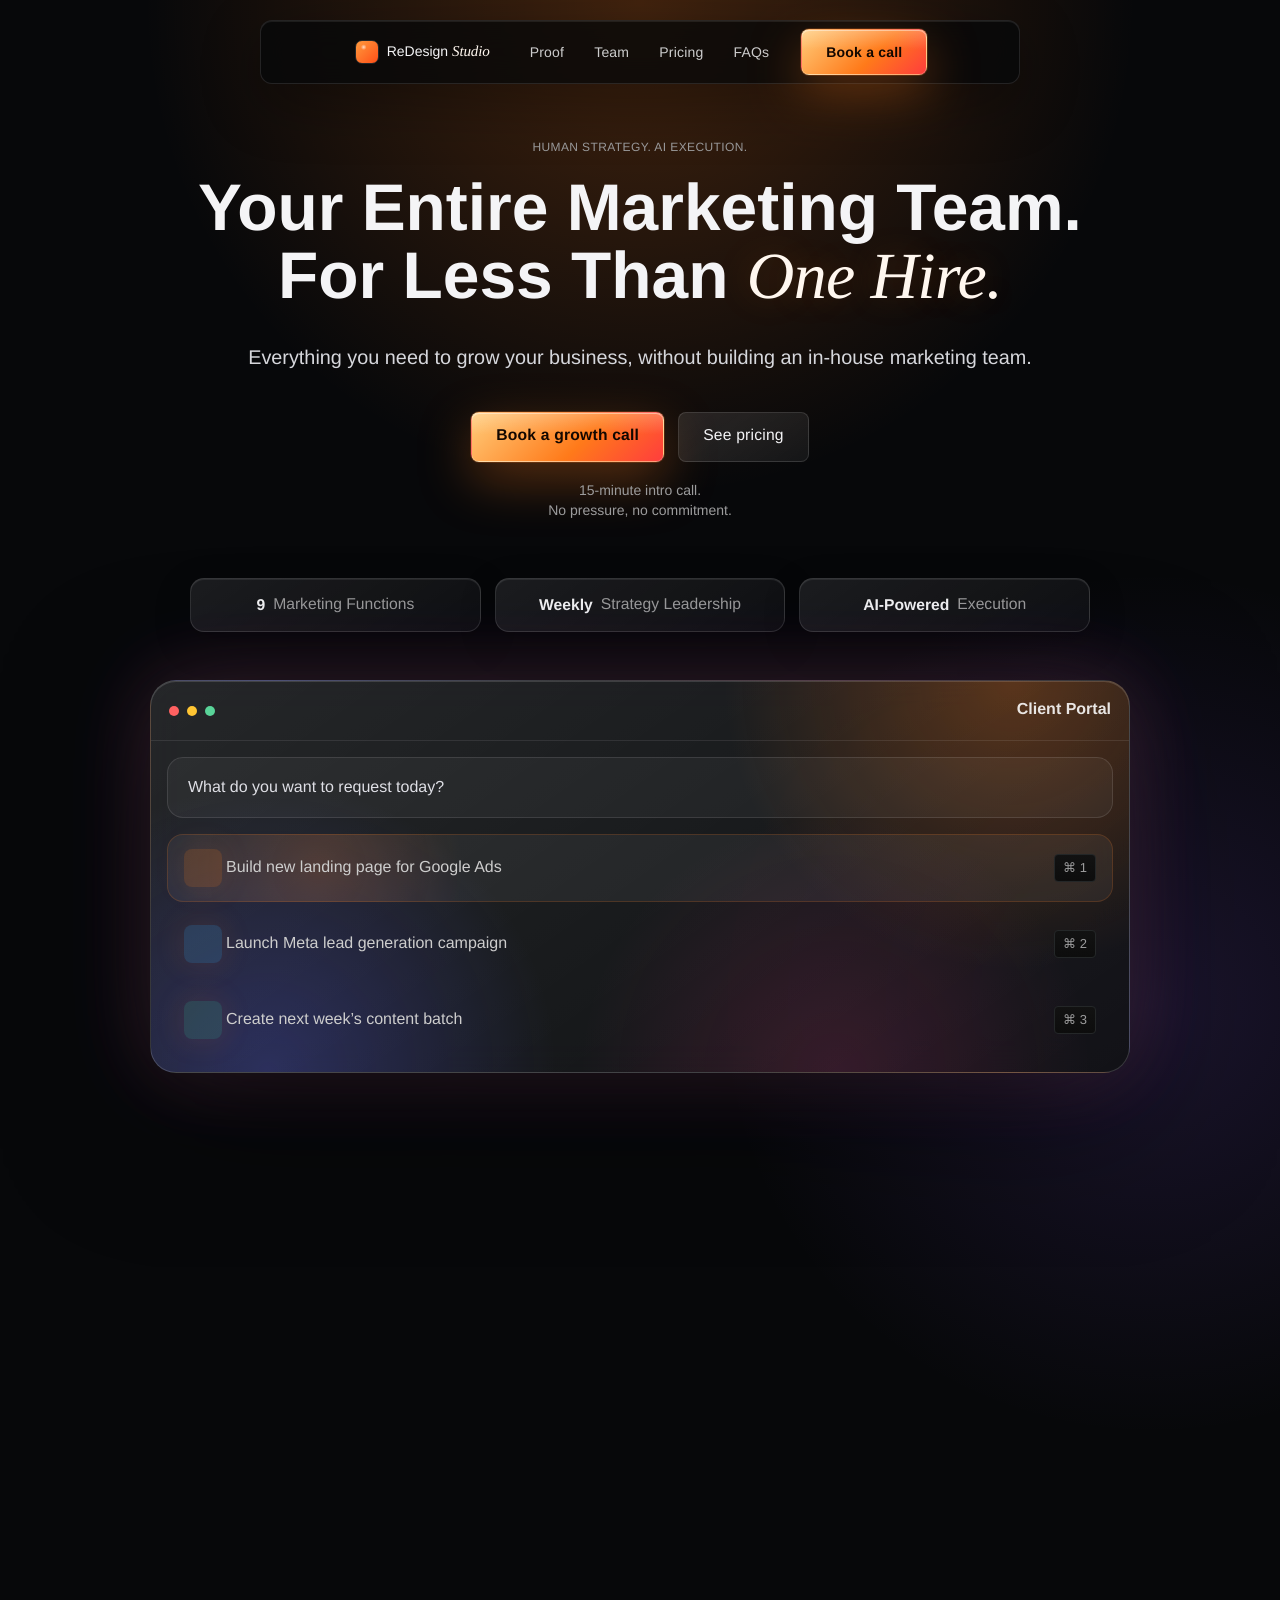
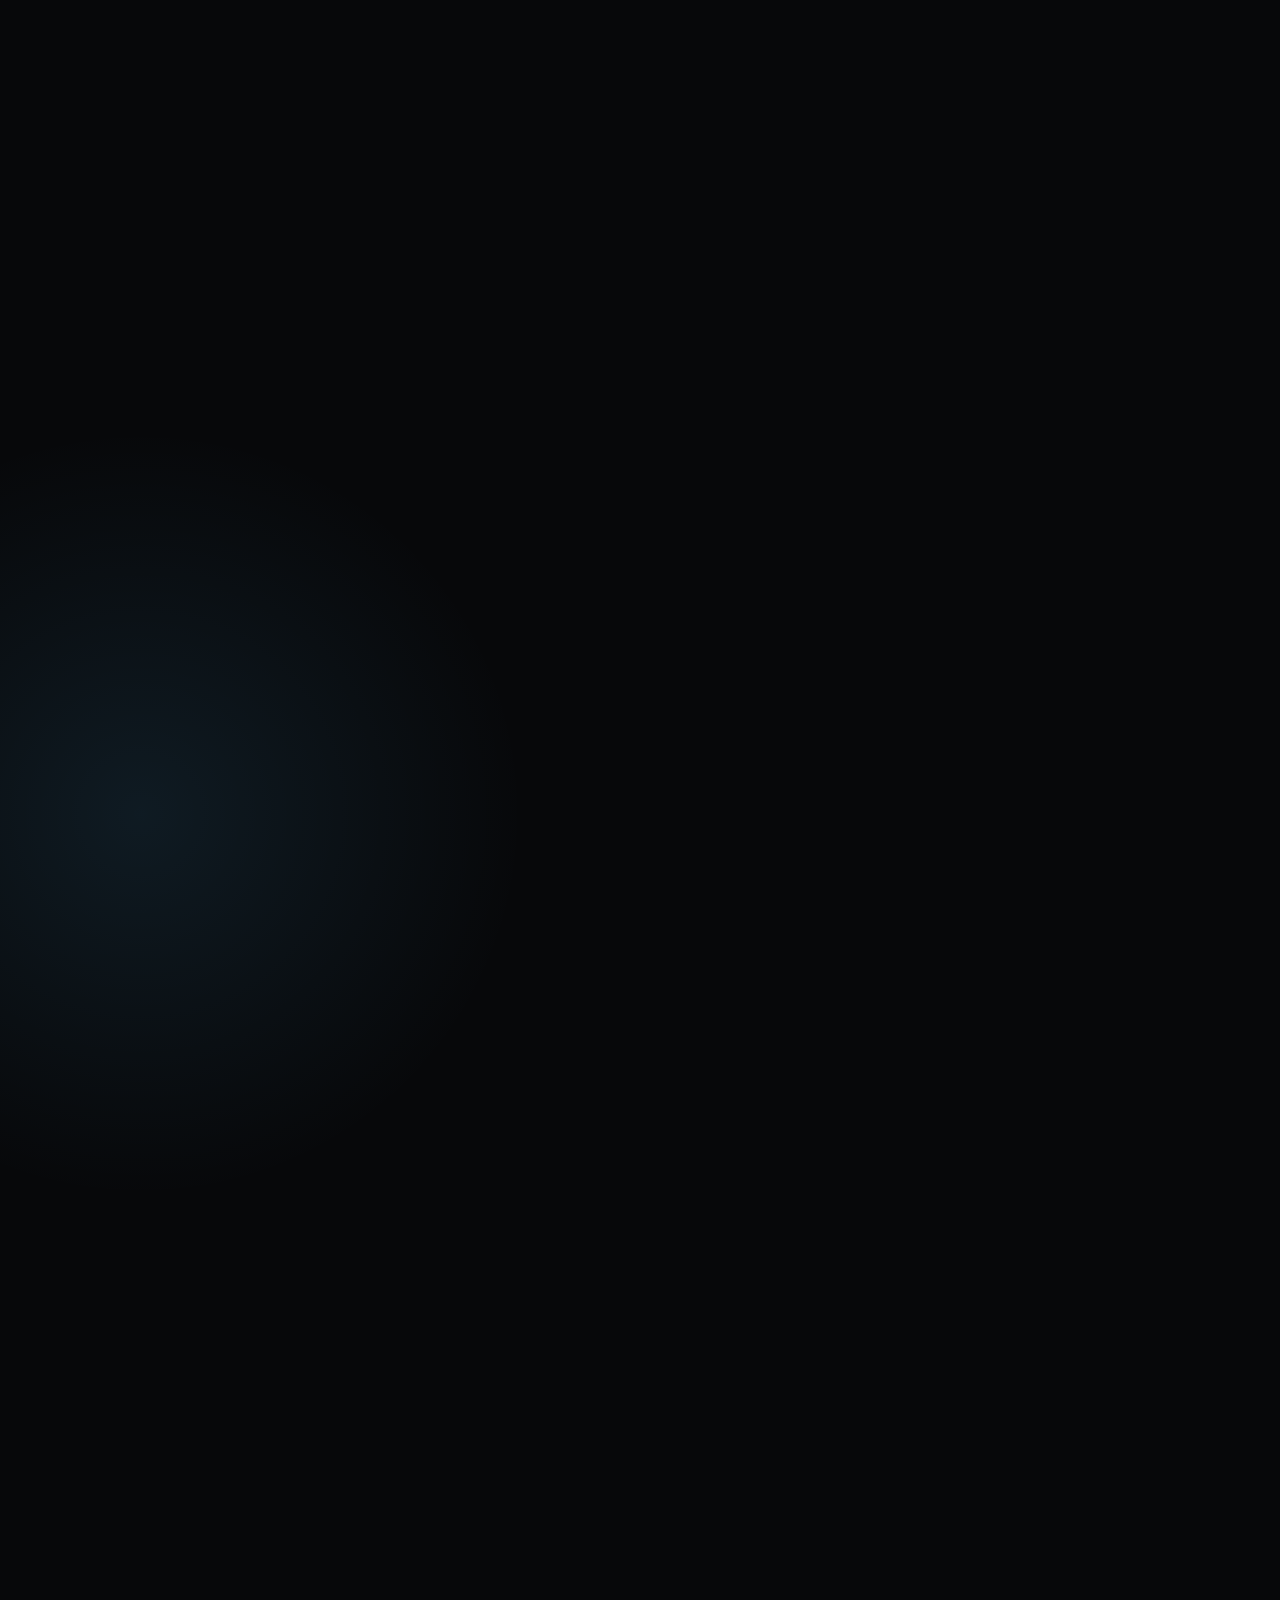
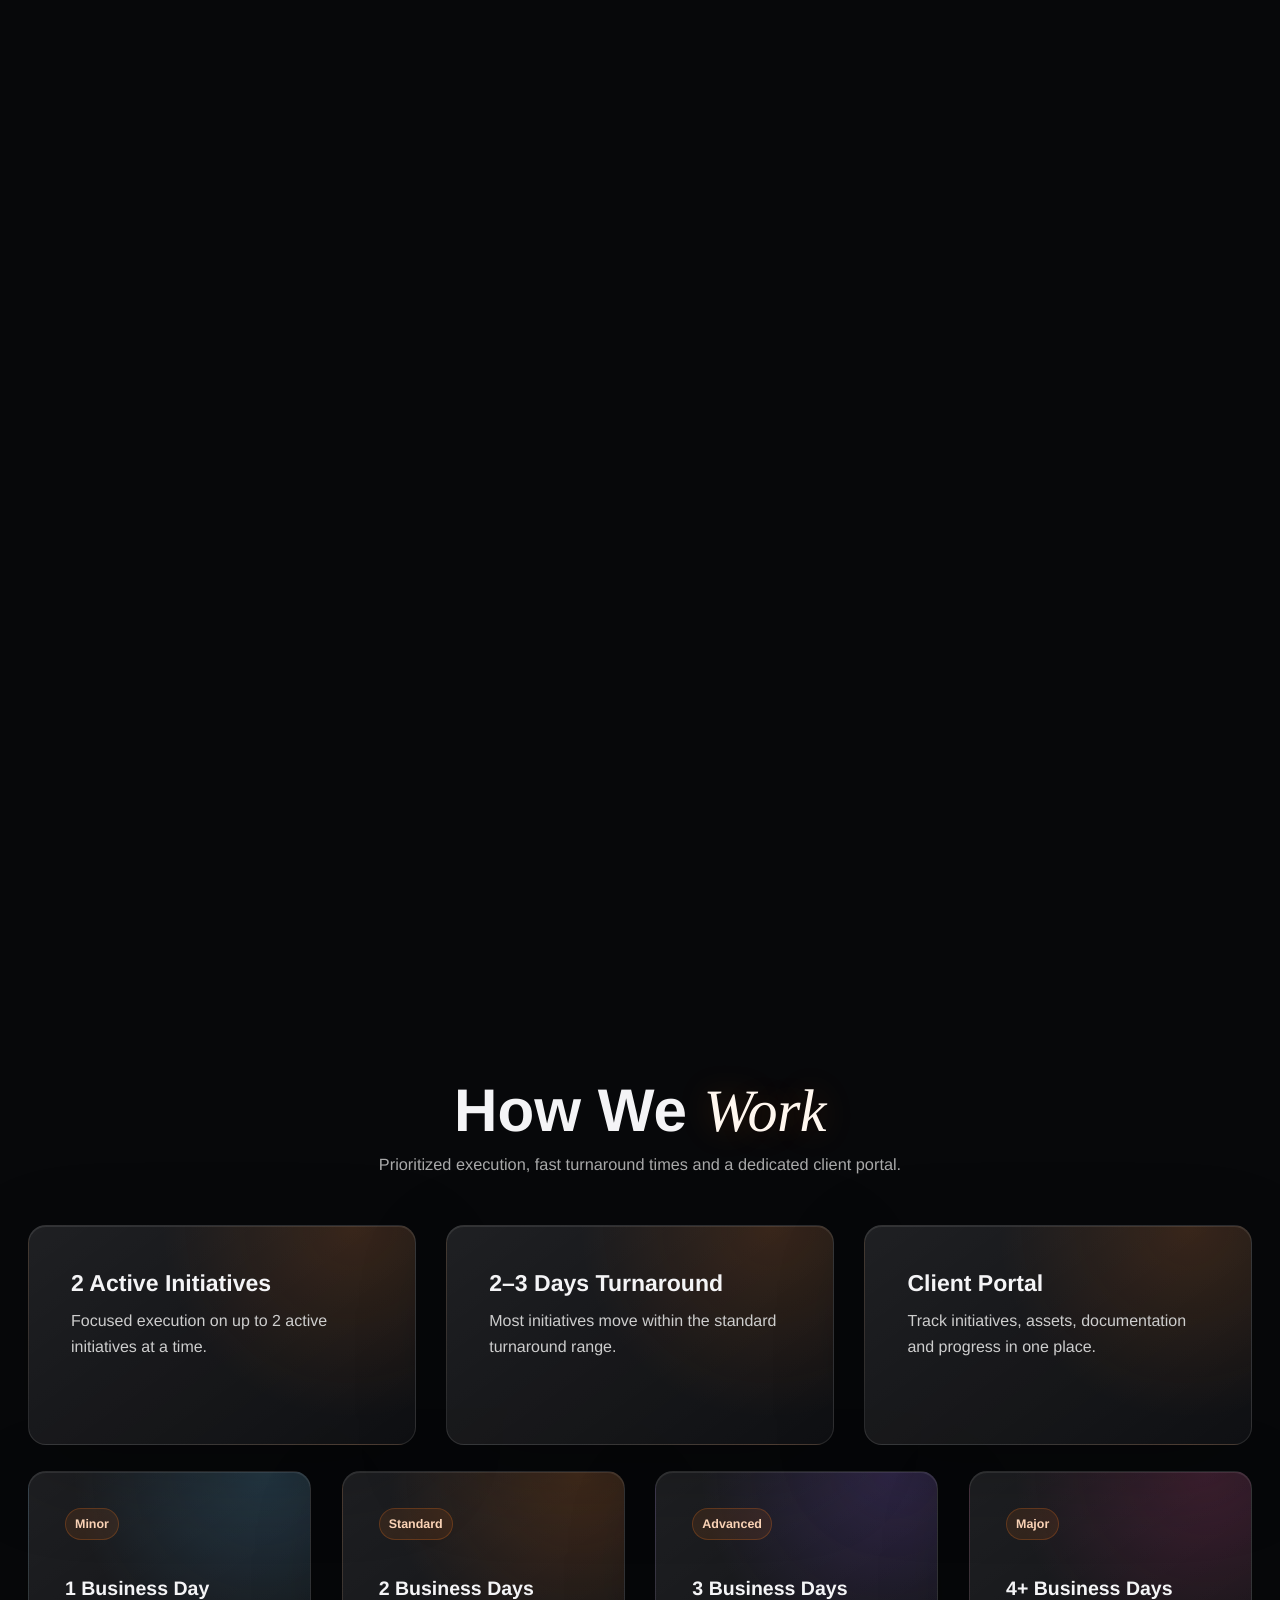
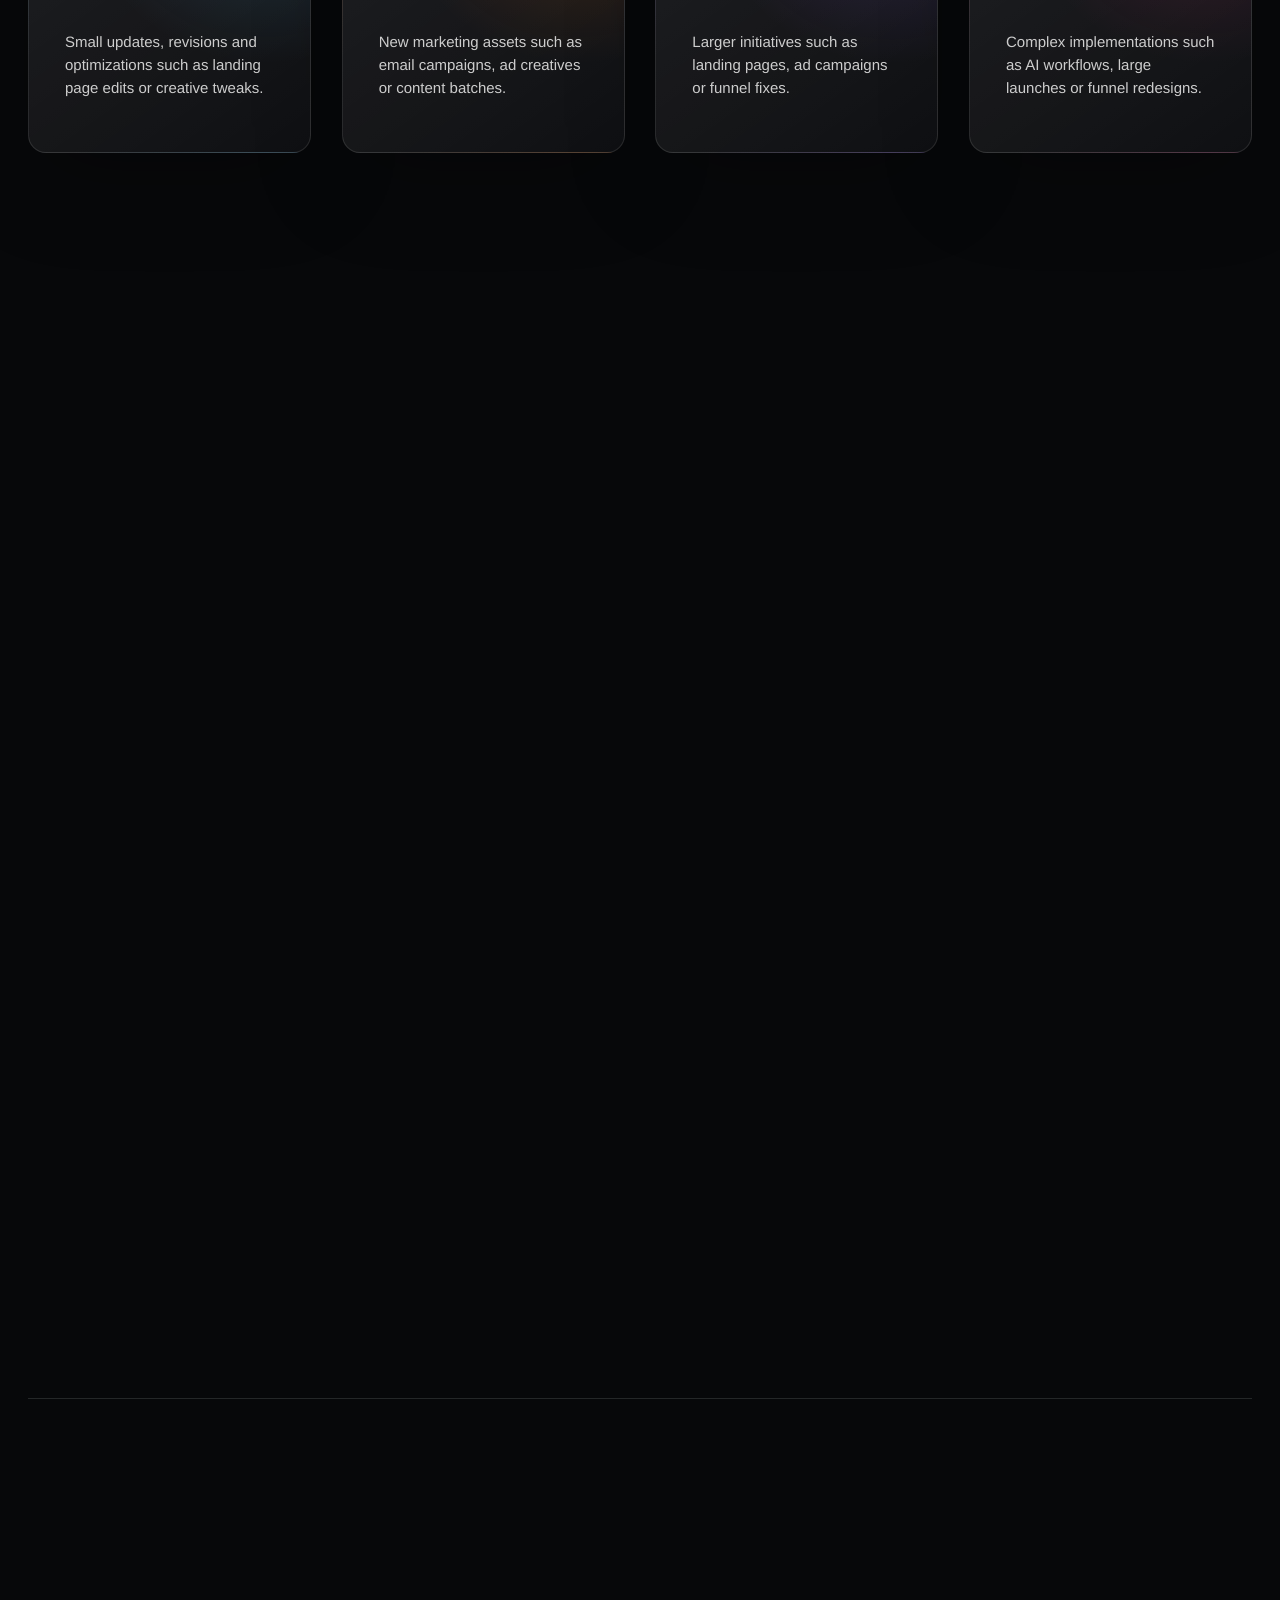
==== commit 1a5f8467: "Serve homepage from root domain" ====
--- a/Source/Pages/index.html
+++ b/Source/Pages/index.html
@@ -3,764 +3,11 @@
   <head>
     <meta charset="utf-8" />
     <meta name="viewport" content="width=device-width, initial-scale=1" />
-    <title>ReDesign Studio | Outsourced Marketing Team &amp; AI Systems</title>
-    <meta
-      name="description"
-      content="ReDesign Studio gives growing businesses one senior team for websites, ads, content, strategy and AI-powered marketing systems."
-    />
-    <meta name="robots" content="index, follow" />
-    <meta name="author" content="ReDesign Studio" />
-    <meta name="theme-color" content="#050506" />
-    <link rel="canonical" href="./index.html" />
-    <link rel="icon" href="../Public/assets/favicon.svg" type="image/svg+xml" />
-    <meta property="og:title" content="ReDesign Studio | Outsourced Marketing Team &amp; AI Systems" />
-    <meta
-      property="og:description"
-      content="One experienced marketing team for websites, ads, content, strategy and AI-powered growth systems."
-    />
-    <meta property="og:type" content="website" />
-    <meta property="og:url" content="./index.html" />
-    <meta property="og:image" content="../Public/assets/premium-dashboard.png" />
-    <meta property="og:site_name" content="ReDesign Studio" />
-    <meta name="twitter:card" content="summary_large_image" />
-    <meta name="twitter:title" content="ReDesign Studio | Outsourced Marketing Team &amp; AI Systems" />
-    <meta
-      name="twitter:description"
-      content="One experienced marketing team for websites, ads, content, strategy and AI-powered growth systems."
-    />
-    <meta name="twitter:image" content="../Public/assets/premium-dashboard.png" />
-    <link rel="stylesheet" href="../Styles/styles.css?v=20260628-logo-v13" />
-    <link rel="stylesheet" href="../Styles/design-system.css?v=20260629-polish-v22" />
-    <script type="application/ld+json">
-      {
-        "@context": "https://schema.org",
-        "@type": "ProfessionalService",
-        "name": "ReDesign Studio",
-        "description": "Outsourced marketing team for websites, ads, content, strategy and AI-powered marketing systems.",
-        "serviceType": "Growth marketing and AI systems",
-        "areaServed": "International",
-        "url": "./index.html",
-        "offers": {
-          "@type": "Offer",
-          "name": "Marketing Team",
-          "price": "2500",
-          "priceCurrency": "EUR",
-          "availability": "https://schema.org/InStock"
-        },
-        "potentialAction": {
-          "@type": "ScheduleAction",
-          "target": "https://cal.eu/andre-from-your-favorite-life/intro-call",
-          "name": "Book a growth call"
-        }
-      }
-    </script>
+    <meta http-equiv="refresh" content="0; url=/" />
+    <link rel="canonical" href="https://joinredesignstudio.com/" />
+    <title>ReDesign Studio</title>
   </head>
   <body>
-    <header class="site-header" aria-label="Primary navigation">
-      <a class="brand" href="#top" aria-label="ReDesign Studio home">
-        <span class="brand-mark" aria-hidden="true"></span>
-        <span>ReDesign <em>Studio</em></span>
-      </a>
-      <nav class="nav-links" aria-label="Site navigation">
-        <a href="#proof">Proof</a>
-        <a href="#team">Team</a>
-        <a href="#pricing">Pricing</a>
-        <a href="#faq">FAQs</a>
-      </nav>
-      <a class="nav-cta" href="https://cal.eu/andre-from-your-favorite-life/intro-call" target="_blank" rel="noopener noreferrer">Book a call</a>
-    </header>
-
-    <main id="top">
-      <section class="hero">
-        <div class="hero-copy">
-          <p class="eyebrow">HUMAN STRATEGY. AI EXECUTION.</p>
-          <h1>Your Entire Marketing Team.<br />For Less Than <em>One Hire.</em></h1>
-          <p class="hero-text">
-            Everything you need to grow your business, without building an in-house marketing team.
-          </p>
-          <div class="hero-actions">
-            <a class="button primary" href="https://cal.eu/andre-from-your-favorite-life/intro-call" target="_blank" rel="noopener noreferrer">Book a growth call</a>
-            <a class="button secondary" href="#pricing">See pricing</a>
-          </div>
-          <p class="cta-note">15-minute intro call.<br />No pressure, no commitment.</p>
-          <div class="hero-metrics" aria-label="Growth Department highlights">
-            <span><strong>9</strong> Marketing Functions</span>
-            <span><strong>Weekly</strong> Strategy Leadership</span>
-            <span><strong>AI-Powered</strong> Execution</span>
-          </div>
-          <div class="hero-console" aria-label="Client Portal preview">
-            <div class="console-topbar">
-              <span aria-hidden="true"></span>
-              <span aria-hidden="true"></span>
-              <span aria-hidden="true"></span>
-              <p>Client Portal</p>
-            </div>
-            <div class="console-search">What do you want to request today?</div>
-            <div class="console-list">
-              <div class="console-row active">
-                <span class="console-icon red"></span>
-                <p>Build new landing page for Google Ads</p>
-                <kbd>⌘ 1</kbd>
-              </div>
-              <div class="console-row">
-                <span class="console-icon blue"></span>
-                <p>Launch Meta lead generation campaign</p>
-                <kbd>⌘ 2</kbd>
-              </div>
-              <div class="console-row">
-                <span class="console-icon green"></span>
-                <p>Create next week&rsquo;s content batch</p>
-                <kbd>⌘ 3</kbd>
-              </div>
-            </div>
-          </div>
-        </div>
-      </section>
-
-      <section class="trusted-section" id="proof" aria-label="Trusted by teams and founders">
-        <p>Delivered Exceptional Work For</p>
-        <div class="logo-cloud" aria-label="Trusted company logos">
-          <img src="../Public/assets/logos/client-microsoft.png?v=20260628-logo-v13" alt="Microsoft" width="500" height="500" loading="lazy" decoding="async" />
-          <img src="../Public/assets/logos/client-wpp.png?v=20260628-logo-v13" alt="WPP" width="500" height="500" loading="lazy" decoding="async" />
-          <img src="../Public/assets/logos/client-binance.png?v=20260628-logo-v13" alt="Binance" width="500" height="500" loading="lazy" decoding="async" />
-          <img src="../Public/assets/logos/client-mymeta.png?v=20260628-logo-v13" alt="myMeta" width="500" height="500" loading="lazy" decoding="async" />
-          <img src="../Public/assets/logos/client-engagez.png?v=20260628-logo-v13" alt="engagez" width="500" height="500" loading="lazy" decoding="async" />
-          <img src="../Public/assets/logos/client-lar.png?v=20260628-logo-v13" alt="LAR Luso Alma Residences" width="500" height="500" loading="lazy" decoding="async" />
-          <img src="../Public/assets/logos/client-lion-mark.png?v=20260628-logo-v13" alt="Client lion mark" width="500" height="500" loading="lazy" decoding="async" />
-          <img src="../Public/assets/logos/client-rg.png?v=20260628-logo-v13" alt="RG Real Estate" width="500" height="500" loading="lazy" decoding="async" />
-          <img src="../Public/assets/logos/your-favorite-life.png?v=20260628-logo-v13" alt="Your Favorite Life" width="500" height="500" loading="lazy" decoding="async" />
-          <img src="../Public/assets/logos/client-l.png?v=20260628-logo-v13" alt="LL" width="500" height="500" loading="lazy" decoding="async" />
-          <img src="../Public/assets/logos/client-pet-cross.png?v=20260628-logo-v13" alt="Client pet care brand" width="500" height="500" loading="lazy" decoding="async" />
-          <img src="../Public/assets/logos/client-lisbon-explore.png?v=20260628-logo-v13" alt="Lisbon Explore" width="500" height="500" loading="lazy" decoding="async" />
-        </div>
-      </section>
-
-      <section class="section social-proof-section">
-        <div class="proof-grid">
-          <article class="testimonial-card proof-card">
-            <blockquote>“It is contagious the power shown in thinking beyond and going to the next level.”</blockquote>
-            <div class="testimonial-author">
-              <strong>Rita P.</strong>
-              <span>Marketing Manager @ Microsoft</span>
-            </div>
-            <div class="stars" aria-label="5 out of 5 stars">★★★★★</div>
-          </article>
-          <article class="testimonial-card proof-card">
-            <blockquote>“Delivered before deadline, with many added-valued insights.”</blockquote>
-            <div class="testimonial-author">
-              <strong>Ricardo G.</strong>
-              <span>Founder @ RG Real Estate</span>
-            </div>
-            <div class="stars" aria-label="5 out of 5 stars">★★★★★</div>
-          </article>
-          <article class="testimonial-card proof-card">
-            <blockquote>“Always go the extra mile and deliver results above expectations.”</blockquote>
-            <div class="testimonial-author">
-              <strong>António M.</strong>
-              <span>Founder @ MLT Legal Partners</span>
-            </div>
-            <div class="stars" aria-label="5 out of 5 stars">★★★★★</div>
-          </article>
-          <article class="credibility-card proof-card">
-            <span aria-hidden="true">🧠</span>
-            <h3>10+ Years Experience</h3>
-            <p>Senior marketing experience across startups and global teams.</p>
-          </article>
-          <article class="credibility-card proof-card">
-            <span aria-hidden="true">📈</span>
-            <h3>Proactive Partnership</h3>
-            <p>We identify new opportunities, not just complete requests.</p>
-          </article>
-          <article class="credibility-card proof-card">
-            <span aria-hidden="true">🤝</span>
-            <h3>No Hiring Required</h3>
-            <p>Senior marketing leadership without building an in-house team.</p>
-          </article>
-        </div>
-      </section>
-
-      <section class="section solved-section">
-        <div class="section-heading centered">
-          <h2>Marketing, <em>Solved</em></h2>
-        </div>
-        <div class="solved-layout">
-          <article class="solved-copy">
-            <p>As your business grows, marketing becomes more demanding. Hiring an experienced in-house team is expensive, while managing multiple freelancers or vendors quickly becomes a full-time job.</p>
-            <p>ReDesign Studio becomes your outsourced marketing team, taking ownership of your strategy, execution and AI-powered marketing systems.</p>
-            <p>Every week, we review priorities, identify opportunities and execute initiatives that will help your business grow.</p>
-          </article>
-          <div class="solved-map" aria-label="Marketing execution consolidated into one team">
-            <div class="map-node map-root">Marketing Team</div>
-            <div class="map-services">
-              <span>Strategy</span>
-              <span>Design</span>
-              <span>Social</span>
-              <span>Website</span>
-              <span>Ads</span>
-              <span>Content</span>
-              <span>Email</span>
-              <span>Reporting</span>
-              <span>AI</span>
-            </div>
-            <div class="map-node map-team">ReDesign Studio</div>
-          </div>
-        </div>
-      </section>
-
-      <section class="section weekly-section">
-        <div class="section-heading centered">
-          <h2>How It <em>Works</em></h2>
-        </div>
-        <p class="section-kicker">From idea to delivery, every initiative follows the same structured workflow.</p>
-        <div class="weekly-loop" aria-label="Weekly marketing operating rhythm">
-          <article>
-            <span>01</span>
-            <strong>Discover</strong>
-            <p>Understand the goal, context and define the highest impact initiatives.</p>
-          </article>
-          <article>
-            <span>02</span>
-            <strong>Strategy</strong>
-            <p>Turn raw inputs and ideas into production ready briefs with clear direction.</p>
-          </article>
-          <article>
-            <span>03</span>
-            <strong>Produce</strong>
-            <p>Build the deliverable using the right AI workflow overseen by a human specialist.</p>
-          </article>
-          <article>
-            <span>04</span>
-            <strong>Review</strong>
-            <p>Run internal quality checks before any work is delivered to the client.</p>
-          </article>
-          <article>
-            <span>05</span>
-            <strong>Improve</strong>
-            <p>Apply feedback and capture learnings to make the system faster and better.</p>
-          </article>
-        </div>
-      </section>
-
-      <section class="section departments-section" id="team">
-        <div class="section-heading centered">
-          <h2>Your Marketing <em>Team</em></h2>
-        </div>
-        <div class="department-command">
-          <div>
-            <span class="command-label">One monthly plan</span>
-            <strong>9</strong>
-            <h3>Marketing Functions</h3>
-            <p>One senior team covers strategy, AI systems, pages, content, ads, funnels, email and social.</p>
-          </div>
-          <div class="department-grid" aria-label="Marketing team departments">
-            <article class="department-card">
-              <span aria-hidden="true">🧠</span>
-              <h3>Growth Strategy &amp; Leadership</h3>
-              <p>Weekly planning, priorities, KPIs, reporting, roadmap, and next steps.</p>
-            </article>
-            <article class="department-card">
-              <span aria-hidden="true">🤖</span>
-              <h3>AI &amp; Growth Systems</h3>
-              <p>Marketing systems reviews, practical AI workflows, SOPs and team handover.</p>
-            </article>
-            <article class="department-card">
-              <span aria-hidden="true">🌐</span>
-              <h3>Landing Pages</h3>
-              <p>Campaign landing pages, copywriting, UX/UI design, optimization, and conversion reviews.</p>
-            </article>
-            <article class="department-card">
-              <span aria-hidden="true">🎬</span>
-              <h3>Content Engine</h3>
-              <p>Content strategy, research, calendars, scripts, editing, formatting, and publishing.</p>
-            </article>
-            <article class="department-card">
-              <span aria-hidden="true">📈</span>
-              <h3>Performance Marketing</h3>
-              <p>Campaign strategy, launches, ad account management, optimization, and reporting.</p>
-            </article>
-            <article class="department-card">
-              <span aria-hidden="true">✍️</span>
-              <h3>Ad Creatives</h3>
-              <p>Creative concepts, competitor research, ad copy, design, variations, and iterations.</p>
-            </article>
-            <article class="department-card">
-              <span aria-hidden="true">🧪</span>
-              <h3>Funnel Optimization</h3>
-              <p>Funnel reviews, competitor analysis, conversion roadmap, and performance improvements.</p>
-            </article>
-            <article class="department-card">
-              <span aria-hidden="true">✉️</span>
-              <h3>Email Marketing</h3>
-              <p>Email campaigns, strategy, copywriting, design, sequences, and reporting.</p>
-            </article>
-            <article class="department-card">
-              <span aria-hidden="true">📱</span>
-              <h3>Social Media Management</h3>
-              <p>Publishing, escalation of important enquiries, and optimization.</p>
-            </article>
-          </div>
-        </div>
-        <div class="department-scope" id="included">
-          <div class="section-heading centered scope-heading">
-            <h2>What&rsquo;s <em>Included</em></h2>
-            <p>Clear monthly capacity keeps execution focused, predictable and aligned with your priorities.</p>
-          </div>
-          <div class="scope-list">
-            <details open>
-              <summary><span>Growth Strategy &amp; Leadership</span><small>Weekly strategic rhythm</small></summary>
-              <div class="scope-body">
-                <div>
-                  <p class="scope-label">Description</p>
-                  <p>Every week we review performance, align on priorities and define the highest-impact initiatives to keep your marketing moving forward.</p>
-                </div>
-                <div>
-                  <p class="scope-label">Included</p>
-                  <ul>
-                    <li><mark class="limit">Up to 1</mark> 45-minute growth strategy meeting <mark class="limit">per week</mark></li>
-                    <li>Weekly growth report: KPIs, wins &amp; recommendations</li>
-                    <li>Growth roadmap</li>
-                    <li>Prioritized weekly initiatives plan</li>
-                    <li>Meeting summary &amp; next steps</li>
-                    <li>Dedicated client portal</li>
-                  </ul>
-                </div>
-              </div>
-            </details>
-
-            <details>
-              <summary><span>AI &amp; Growth Systems</span><small>Monthly implementation capacity</small></summary>
-              <div class="scope-body">
-                <div>
-                  <p class="scope-label">Description</p>
-                  <p>We identify opportunities to automate repetitive marketing tasks, implement practical AI workflows and document everything so your team can use it.</p>
-                </div>
-                <div>
-                  <p class="scope-label">Included</p>
-                  <ul>
-                    <li><mark class="limit">Up to 1</mark> marketing systems review <mark class="limit">per month</mark></li>
-                    <li><mark class="limit">Up to 1</mark> low-to-medium complexity AI workflow <mark class="limit">per month</mark></li>
-                    <li>Workflow documentation: SOPs</li>
-                    <li>Optional team training &amp; handover</li>
-                    <li>AI recommendations &amp; roadmap</li>
-                  </ul>
-                </div>
-              </div>
-            </details>
-
-            <details>
-              <summary><span>Landing Pages</span><small>Campaign pages and conversion reviews</small></summary>
-              <div class="scope-body">
-                <div>
-                  <p class="scope-label">Description</p>
-                  <p>We design, build and continuously improve landing pages that help turn more visitors into leads and customers.</p>
-                </div>
-                <div>
-                  <p class="scope-label">Included</p>
-                  <ul>
-                    <li><mark class="limit">Up to 2</mark> campaign landing pages <mark class="limit">per month</mark></li>
-                    <li>Landing page copywriting</li>
-                    <li>UX/UI design</li>
-                    <li>Landing page optimization</li>
-                    <li>Conversion reviews &amp; recommendations</li>
-                    <li>A/B testing when appropriate</li>
-                    <li>Performance reviews</li>
-                  </ul>
-                </div>
-              </div>
-            </details>
-
-            <details>
-              <summary><span>Content Engine</span><small>Planning, creation, and publishing</small></summary>
-              <div class="scope-body">
-                <div>
-                  <p class="scope-label">Description</p>
-                  <p>We help you consistently create and publish content that builds your brand, generates demand and supports your marketing goals.</p>
-                </div>
-                <div>
-                  <p class="scope-label">Included</p>
-                  <ul>
-                    <li><mark class="limit">Up to 20</mark> content assets <mark class="limit">per month</mark></li>
-                    <li><mark class="limit">Up to 2</mark> active social media platforms</li>
-                    <li>Content strategy &amp; planning</li>
-                    <li>Industry &amp; competitor research</li>
-                    <li>Content calendar</li>
-                    <li>Copywriting &amp; script writing</li>
-                    <li>Creative design &amp; formatting</li>
-                    <li>Scheduling &amp; publishing</li>
-                    <li>Performance reviews</li>
-                  </ul>
-                </div>
-              </div>
-            </details>
-
-            <details>
-              <summary><span>Performance Marketing</span><small>Campaigns and active optimization</small></summary>
-              <div class="scope-body">
-                <div>
-                  <p class="scope-label">Description</p>
-                  <p>We plan, launch and continuously optimize advertising campaigns that help generate more qualified leads and customers.</p>
-                </div>
-                <div>
-                  <p class="scope-label">Included</p>
-                  <ul>
-                    <li><mark class="limit">Up to 2</mark> campaign creation &amp; launches <mark class="limit">per month</mark></li>
-                    <li><mark class="limit">Up to 2</mark> active advertising platforms</li>
-                    <li>Campaign strategy &amp; planning</li>
-                    <li>Ad account management</li>
-                    <li>Campaign optimization</li>
-                    <li>Performance reporting &amp; recommendations</li>
-                  </ul>
-                </div>
-              </div>
-            </details>
-
-            <details>
-              <summary><span>Ad Creatives</span><small>Concepts, copy, and iterations</small></summary>
-              <div class="scope-body">
-                <div>
-                  <p class="scope-label">Description</p>
-                  <p>We create high-performing ad creatives that align with your brand, capture attention and improve campaign performance.</p>
-                </div>
-                <div>
-                  <p class="scope-label">Included</p>
-                  <ul>
-                    <li><mark class="limit">Up to 10</mark> ad creatives <mark class="limit">per month</mark></li>
-                    <li>Creative concept development</li>
-                    <li>Creative strategy &amp; competitor research</li>
-                    <li>Ad copywriting</li>
-                    <li>Creative variations</li>
-                    <li>Creative performance reviews</li>
-                    <li>Creative updates &amp; iterations</li>
-                  </ul>
-                </div>
-              </div>
-            </details>
-
-            <details>
-              <summary><span>Funnel Optimization</span><small>Journey reviews and improvements</small></summary>
-              <div class="scope-body">
-                <div>
-                  <p class="scope-label">Description</p>
-                  <p>We continuously review and improve your customer journey to help convert more visitors into leads and more leads into customers.</p>
-                </div>
-                <div>
-                  <p class="scope-label">Included</p>
-                  <ul>
-                    <li><mark class="limit">Up to 1</mark> funnel review <mark class="limit">per month</mark></li>
-                    <li><mark class="limit">Up to 2</mark> conversion improvements <mark class="limit">per month</mark></li>
-                    <li>Competitor analysis</li>
-                    <li>Conversion roadmap</li>
-                    <li>Performance reviews</li>
-                  </ul>
-                </div>
-              </div>
-            </details>
-
-            <details>
-              <summary><span>Email Marketing</span><small>Campaigns, sequences, and reporting</small></summary>
-              <div class="scope-body">
-                <div>
-                  <p class="scope-label">Description</p>
-                  <p>We create email campaigns that nurture leads, increase conversions and keep your audience engaged throughout the customer journey.</p>
-                </div>
-                <div>
-                  <p class="scope-label">Included</p>
-                  <ul>
-                    <li><mark class="limit">Up to 2</mark> email campaigns <mark class="limit">per month</mark></li>
-                    <li>Email strategy &amp; campaign planning</li>
-                    <li>Email copywriting &amp; design</li>
-                    <li>Automated email sequences</li>
-                    <li>Performance reporting &amp; recommendations</li>
-                  </ul>
-                </div>
-              </div>
-            </details>
-
-            <details>
-              <summary><span>Social Media Management</span><small>Publishing and monitoring</small></summary>
-              <div class="scope-body">
-                <div>
-                  <p class="scope-label">Description</p>
-                  <p>We manage your social media presence to ensure your content is published, your profiles stay optimized and your audience receives timely responses.</p>
-                </div>
-                <div>
-                  <p class="scope-label">Included</p>
-                  <ul>
-                    <li><mark class="limit">Up to 2</mark> active social media platforms</li>
-                    <li>Scheduling &amp; publishing</li>
-                    <li>Profile optimization</li>
-                    <li>Community monitoring</li>
-                    <li>Escalation of sales &amp; support enquiries</li>
-                    <li>Social media recommendations</li>
-                  </ul>
-                </div>
-              </div>
-            </details>
-          </div>
-        </div>
-      </section>
-
-      <section class="section exclusions-section">
-        <div class="section-heading centered">
-          <h2>What&rsquo;s <em>Not Included</em></h2>
-          <p>The following services are outside the scope of the monthly subscription.</p>
-        </div>
-        <div class="project-grid project-detail-grid growth-project-grid">
-          <article>
-            <span class="project-emoji" aria-hidden="true">🧩</span>
-            <h3>Specialists</h3>
-            <div class="project-examples"><span>SEO &amp; AEO</span><span>PR &amp; media outreach</span><span>On-site photography &amp; videography</span></div>
-          </article>
-          <article>
-            <span class="project-emoji" aria-hidden="true">💻</span>
-            <h3>Development</h3>
-            <div class="project-examples"><span>Custom software development</span><span>Complex API integrations</span><span>Enterprise applications</span></div>
-          </article>
-          <article>
-            <span class="project-emoji" aria-hidden="true">🏢</span>
-            <h3>Business Operations</h3>
-            <div class="project-examples"><span>Internal IT support</span><span>Customer support</span><span>Enterprise infrastructure</span></div>
-          </article>
-          <article>
-            <span class="project-emoji" aria-hidden="true">📦</span>
-            <h3>Unlimited Capacity</h3>
-            <div class="project-examples"><span>Unlimited initiatives</span><span>Unlimited deliverables</span><span>24/7 communication</span><span>Daily meetings</span><span>Large-scale or enterprise projects</span></div>
-          </article>
-        </div>
-        <p class="pricing-note">Need more capacity?<br />Book a call to discuss a custom Marketing Team Plus plan.</p>
-      </section>
-
-      <section class="section capacity-section">
-        <div class="section-heading centered">
-          <h2>How We <em>Work</em></h2>
-        </div>
-        <p class="section-kicker">Prioritized execution, fast turnaround times and a dedicated client portal.</p>
-        <div class="work-rules">
-          <article><span>2</span><h3>2 Active Initiatives</h3><p>Focused execution on up to 2 active initiatives at a time.</p></article>
-          <article><span>2&ndash;3 Days</span><h3>2&ndash;3 Days Turnaround</h3><p>Most initiatives move within the standard turnaround range.</p></article>
-          <article><span>Portal</span><h3>Client Portal</h3><p>Track initiatives, assets, documentation and progress in one place.</p></article>
-        </div>
-        <div class="initiative-grid" aria-label="Initiative sizes">
-          <article>
-            <span>Minor</span>
-            <h3>1 Business Day</h3>
-            <p>Small updates, revisions and optimizations such as landing page edits or creative tweaks.</p>
-          </article>
-          <article>
-            <span>Standard</span>
-            <h3>2 Business Days</h3>
-            <p>New marketing assets such as email campaigns, ad creatives or content batches.</p>
-          </article>
-          <article>
-            <span>Advanced</span>
-            <h3>3 Business Days</h3>
-            <p>Larger initiatives such as landing pages, ad campaigns or funnel fixes.</p>
-          </article>
-          <article>
-            <span>Major</span>
-            <h3>4+ Business Days</h3>
-            <p>Complex implementations such as AI workflows, large launches or funnel redesigns.</p>
-          </article>
-        </div>
-      </section>
-
-      <section class="section compare-section">
-        <div class="section-heading centered">
-          <h2>Hiring vs <em>ReDesign Studio</em></h2>
-        </div>
-        <div class="comparison-table" role="table" aria-label="Compare hiring in-house with ReDesign Studio">
-          <div class="comparison-row header" role="row">
-            <span role="columnheader">Capability</span>
-            <span role="columnheader">Monthly Salary</span>
-            <span role="columnheader">ReDesign Studio</span>
-          </div>
-          <div class="comparison-row"><span>Marketing Manager</span><span>&euro;2,500</span><strong>Included</strong></div>
-          <div class="comparison-row"><span>Designer</span><span>&euro;1,500</span><strong>Included</strong></div>
-          <div class="comparison-row"><span>Copywriter</span><span>&euro;1,500</span><strong>Included</strong></div>
-          <div class="comparison-row"><span>Media Buyer</span><span>&euro;2,000</span><strong>Included</strong></div>
-          <div class="comparison-row"><span>Content Strategist</span><span>&euro;2,000</span><strong>Included</strong></div>
-          <div class="comparison-row"><span>AI Specialist</span><span>&euro;2,500</span><strong>Included</strong></div>
-          <div class="comparison-row"><span>Growth Strategist</span><span>&euro;3,000</span><strong>Included</strong></div>
-          <div class="comparison-row"><span>Typical Monthly Cost</span><span>&asymp; &euro;15,000+</span><strong>&euro;2,500/month</strong></div>
-        </div>
-        <p class="pricing-note">Estimated costs vary by country and seniority.</p>
-      </section>
-
-      <section class="section pricing-section" id="pricing">
-        <div class="section-heading centered">
-          <h2><em>Pricing</em></h2>
-        </div>
-        <div class="pricing-grid">
-          <article class="pricing-card featured">
-            <p class="eyebrow">Marketing Team</p>
-            <h3>&euro;2,500 <span>/ month</span></h3>
-            <p class="intro-price">&euro;1,250 First Month</p>
-            <p>Perfect for businesses and creators ready to replace scattered marketing efforts with one experienced team.</p>
-            <ul class="plan-list">
-              <li>Your entire outsourced marketing team</li>
-              <li>Strategy, execution &amp; AI-powered systems</li>
-              <li>Weekly planning, reporting &amp; prioritization</li>
-              <li>Fixed monthly investment</li>
-              <li>Pause or cancel anytime</li>
-            </ul>
-            <a class="button primary" href="https://cal.eu/andre-from-your-favorite-life/intro-call" target="_blank" rel="noopener noreferrer">Book a growth call</a>
-          </article>
-
-          <article class="pricing-card capacity-card">
-            <p class="eyebrow">Need More Capacity?</p>
-            <h3>Marketing Team <strong>Plus</strong></h3>
-            <p>As your business grows, so can your Marketing Team.</p>
-            <ul class="plan-list">
-              <li>Additional monthly execution capacity</li>
-              <li>Additional strategic support</li>
-              <li>Higher execution limits</li>
-            </ul>
-            <a class="button secondary" href="https://cal.eu/andre-from-your-favorite-life/intro-call" target="_blank" rel="noopener noreferrer">Discuss Marketing Team Plus</a>
-          </article>
-        </div>
-      </section>
-
-      <section class="section first-month-section">
-        <div class="section-heading centered">
-          <h2>Our First Month <em>Together</em></h2>
-        </div>
-        <div class="timeline-grid phase-grid">
-          <article>
-            <span>Week 1</span>
-            <h3>Onboarding</h3>
-            <ul>
-              <li>Kick-off meeting</li>
-              <li>Business &amp; marketing audit</li>
-              <li>Access &amp; platform setup</li>
-              <li>Competitor analysis</li>
-              <li>KPI definition</li>
-            </ul>
-          </article>
-          <article>
-            <span>Week 2</span>
-            <h3>Strategy</h3>
-            <ul>
-              <li>Growth strategy</li>
-              <li>Prioritized initiatives</li>
-              <li>Campaign planning</li>
-              <li>AI opportunities review</li>
-              <li>Launch first initiative</li>
-            </ul>
-          </article>
-          <article>
-            <span>Week 3</span>
-            <h3>Execution</h3>
-            <ul>
-              <li>Deliver first initiatives</li>
-              <li>Optimization &amp; iterations</li>
-              <li>AI workflow implementation</li>
-            </ul>
-          </article>
-          <article>
-            <span>Week 4</span>
-            <h3>Review &amp; Plan</h3>
-            <ul>
-              <li>Weekly growth review</li>
-              <li>Performance report</li>
-              <li>Next month&rsquo;s roadmap</li>
-            </ul>
-          </article>
-        </div>
-      </section>
-
-      <section class="section projects-section" id="projects">
-        <div class="section-heading centered">
-          <h2>Growth <em>Projects</em></h2>
-          <p>Need support beyond your monthly capacity? We also deliver larger one-time projects that need dedicated implementations.</p>
-        </div>
-        <div class="project-grid project-detail-grid growth-project-grid">
-          <article>
-            <span class="project-emoji" aria-hidden="true">🌐</span>
-            <h3>Website Projects</h3>
-            <p>Build or redesign high-converting multi-page websites for your business.</p>
-            <div class="project-examples"><span>Business websites</span><span>Website redesigns</span><span>Multi-page websites</span><span>Website migrations</span></div>
-          </article>
-          <article>
-            <span class="project-emoji" aria-hidden="true">🤖</span>
-            <h3>AI Transformation Projects</h3>
-            <p>Transform your marketing operations with AI-powered workflows, assistants and automations.</p>
-            <div class="project-examples"><span>AI marketing assistants</span><span>Lead generation workflows</span><span>Campaign automations</span><span>Content workflows</span><span>AI reporting</span><span>Team training</span></div>
-          </article>
-          <article>
-            <span class="project-emoji" aria-hidden="true">⚙️</span>
-            <h3>Marketing Operations Projects</h3>
-            <p>Design and build the systems, documentation and infrastructure that help your marketing operate more efficiently.</p>
-            <div class="project-examples"><span>Marketing OS</span><span>Client portals</span><span>KPI dashboards</span><span>SOP libraries</span><span>Campaign playbooks</span><span>Team onboarding</span></div>
-          </article>
-          <article>
-            <span class="project-emoji" aria-hidden="true">🎥</span>
-            <h3>Long-form Content</h3>
-            <p>Create high-quality long-form content for education, authority and demand generation.</p>
-            <div class="project-examples"><span>YouTube</span><span>Podcasts</span><span>Webinars</span></div>
-          </article>
-          <article>
-            <span class="project-emoji" aria-hidden="true">🚀</span>
-            <h3>Digital Products</h3>
-            <p>Launch digital products that help you generate leads, educate customers and create new revenue streams.</p>
-            <div class="project-examples"><span>Courses</span><span>Memberships</span><span>Coaching programs</span><span>Lead magnets</span><span>Templates</span></div>
-          </article>
-        </div>
-      </section>
-
-      <section class="section faq-section" id="faq">
-        <h2><em>FAQs</em></h2>
-        <div class="faq-list">
-          <details>
-            <summary>Are you a traditional marketing agency?</summary>
-            <p>No. ReDesign Studio works as your outsourced Marketing Team, combining strategy, execution and AI-powered systems into one ongoing partnership.</p>
-          </details>
-          <details>
-            <summary>Can we pause or cancel?</summary>
-            <p>Yes. You can pause or cancel when your business priorities change.</p>
-          </details>
-          <details>
-            <summary>What can we request?</summary>
-            <p>You can request work across growth strategy, AI systems, landing pages, content, performance marketing, ad creatives, funnel optimization, email marketing and social media management within the monthly capacity.</p>
-          </details>
-          <details>
-            <summary>What is not included?</summary>
-            <p>Specialist services, custom development, business operations support, unlimited deliverables, 24/7 communication, daily meetings and large-scale enterprise projects are outside the monthly subscription.</p>
-          </details>
-          <details>
-            <summary>What happens in the first month?</summary>
-            <p>We onboard your business, complete the audit, set up access, review competitors, define KPIs, build the roadmap and launch the first priority initiative.</p>
-          </details>
-          <details>
-            <summary>Who is this best for?</summary>
-            <p>It is best for founder-led and growing businesses that have a proven offer and want consistent marketing execution without hiring a full in-house team.</p>
-          </details>
-          <details>
-            <summary>What happens after I book a call?</summary>
-            <p>We review your goals, identify growth gaps and recommend the next best steps. If the Marketing Team subscription is a fit, we explain how onboarding would work.</p>
-          </details>
-          <details>
-            <summary>Do I need everything ready before starting?</summary>
-            <p>No. If your goals, assets or systems are messy, we organize the starting point during onboarding.</p>
-          </details>
-          <details>
-            <summary>Do you replace our internal team or support them?</summary>
-            <p>Both are possible. We can operate as your outsourced Marketing Team or support your internal team with strategy, execution capacity and AI-powered systems.</p>
-          </details>
-        </div>
-      </section>
-
-      <section class="contact-section" id="contact">
-        <div>
-          <h2>Book a <em>Growth Call</em></h2>
-          <p>See if ReDesign Studio is the right outsourced marketing team for your business.</p>
-          <a class="button primary" href="https://cal.eu/andre-from-your-favorite-life/intro-call" target="_blank" rel="noopener noreferrer">Book a growth call</a>
-          <div class="contact-steps" aria-label="What happens next">
-            <span>1. Share your goals</span>
-            <span>2. Review growth gaps</span>
-            <span>3. Get recommendations</span>
-          </div>
-        </div>
-      </section>
-    </main>
+    <p><a href="/">Open ReDesign Studio</a></p>
   </body>
 </html>
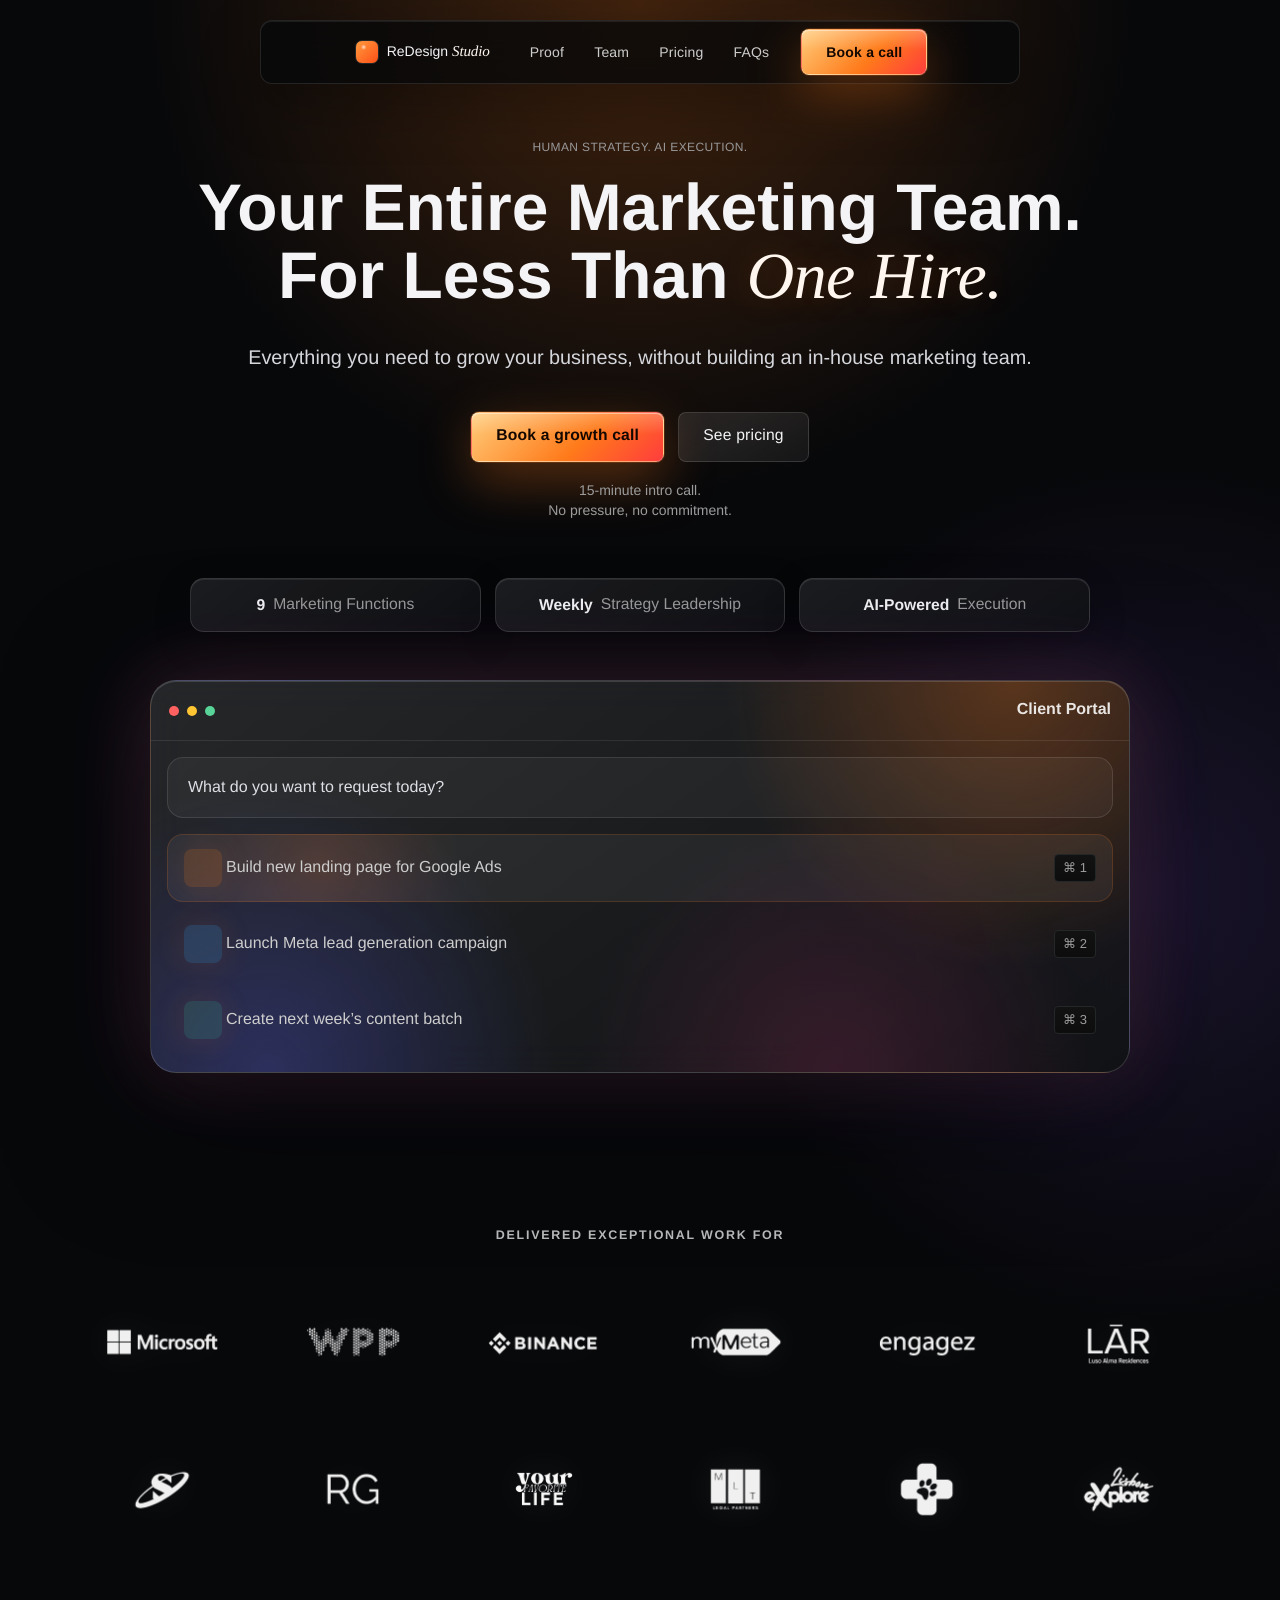
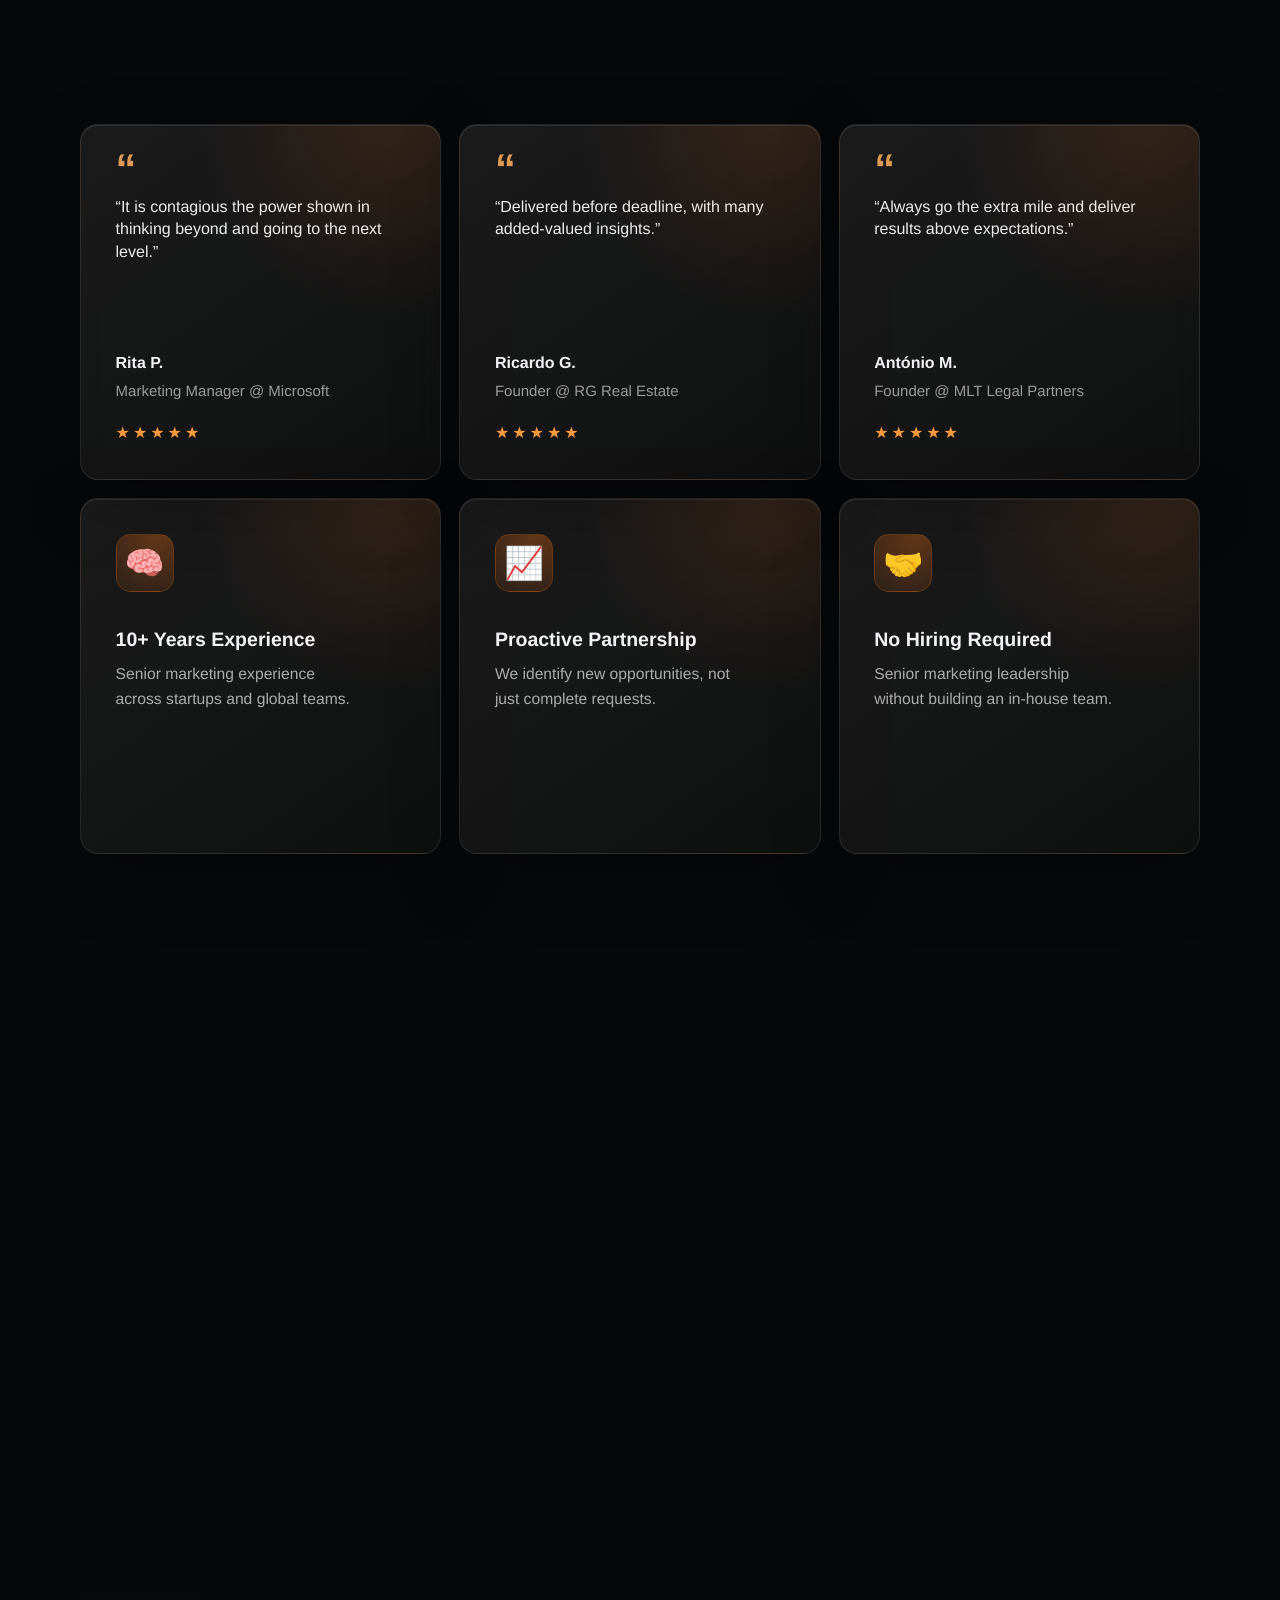
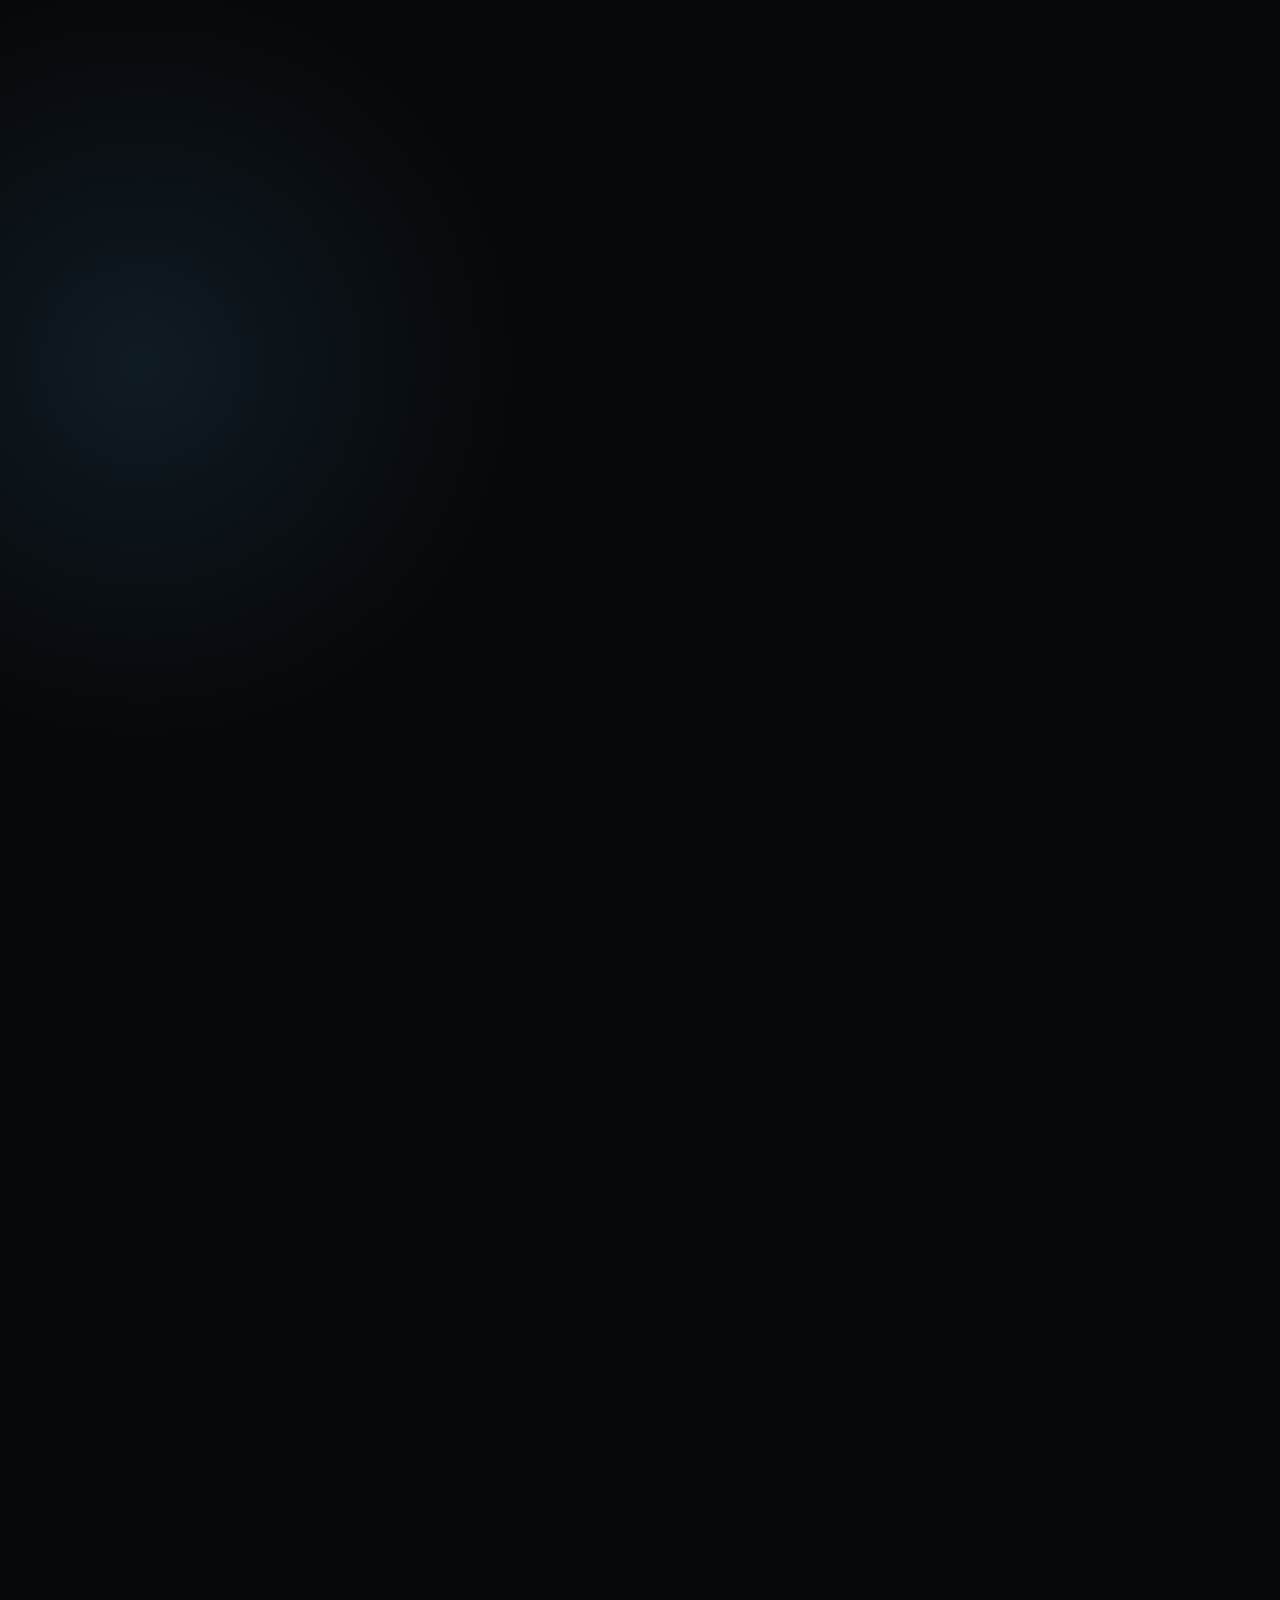
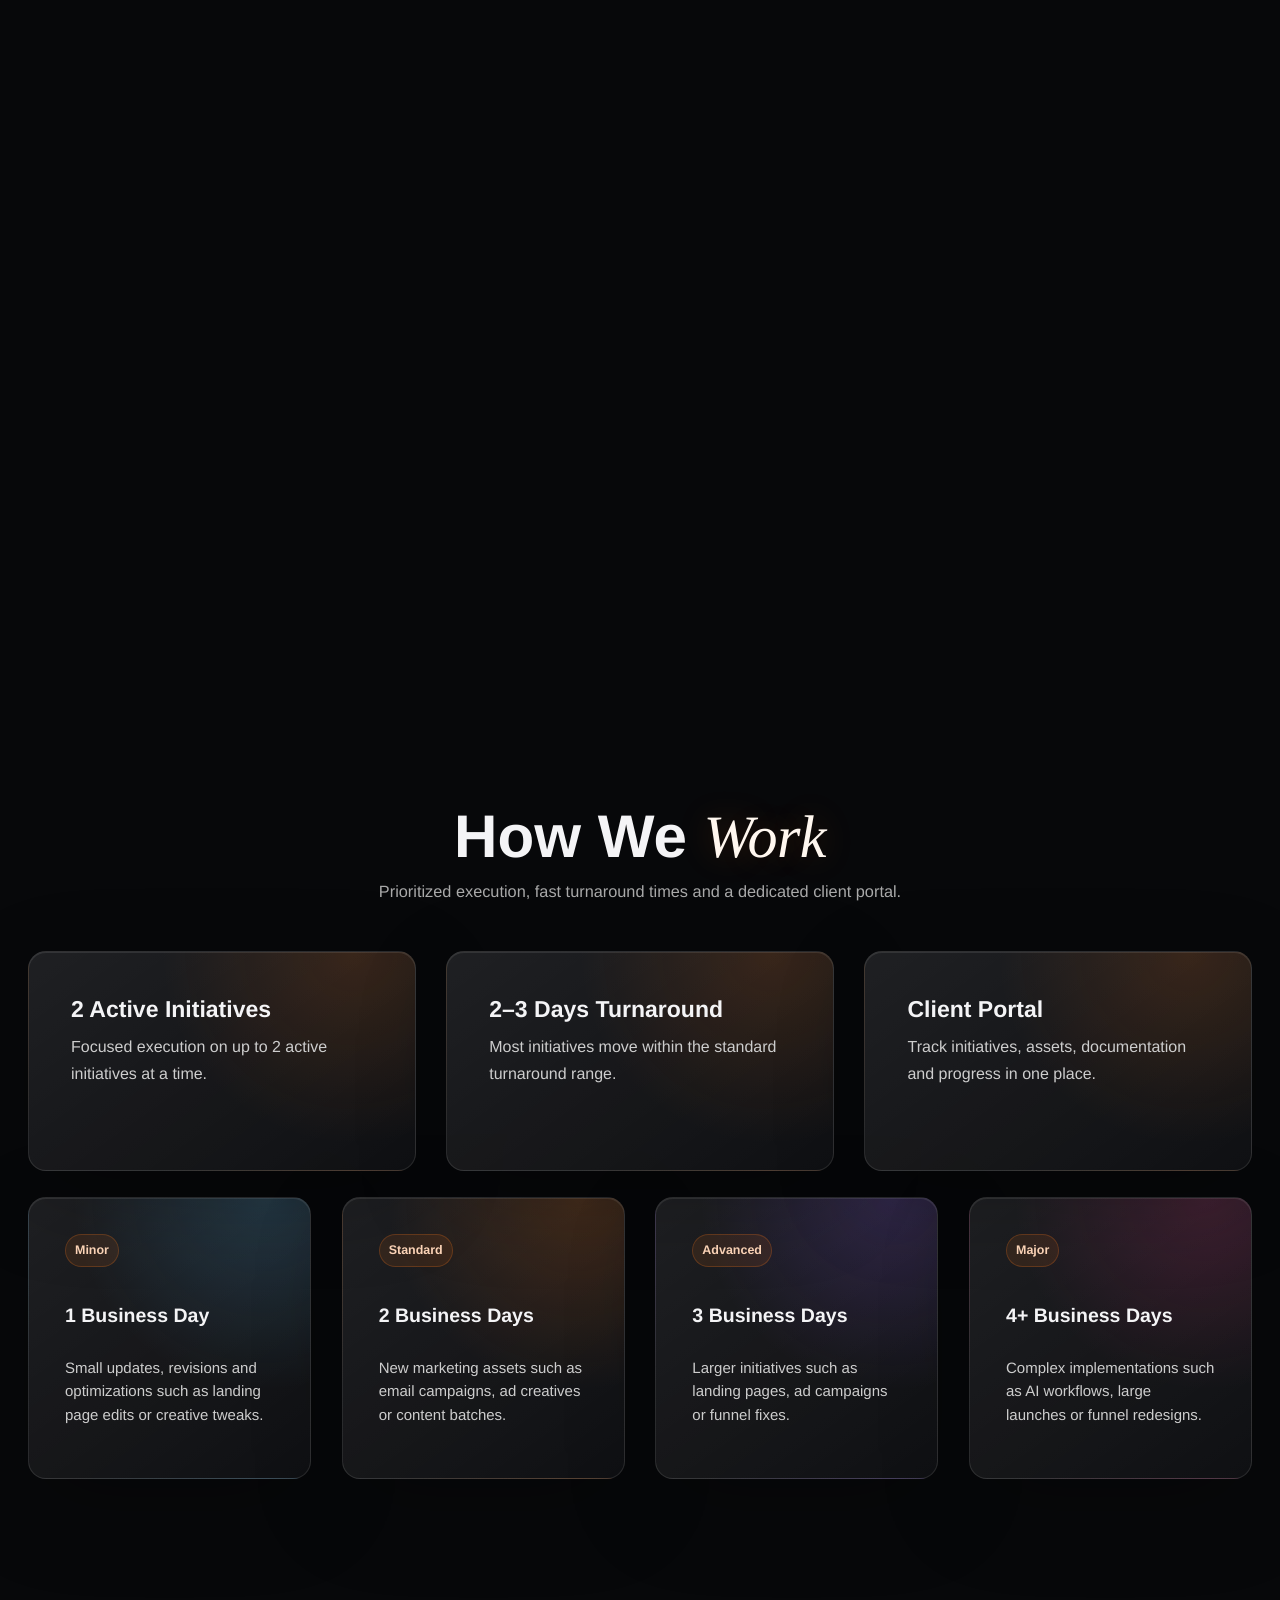
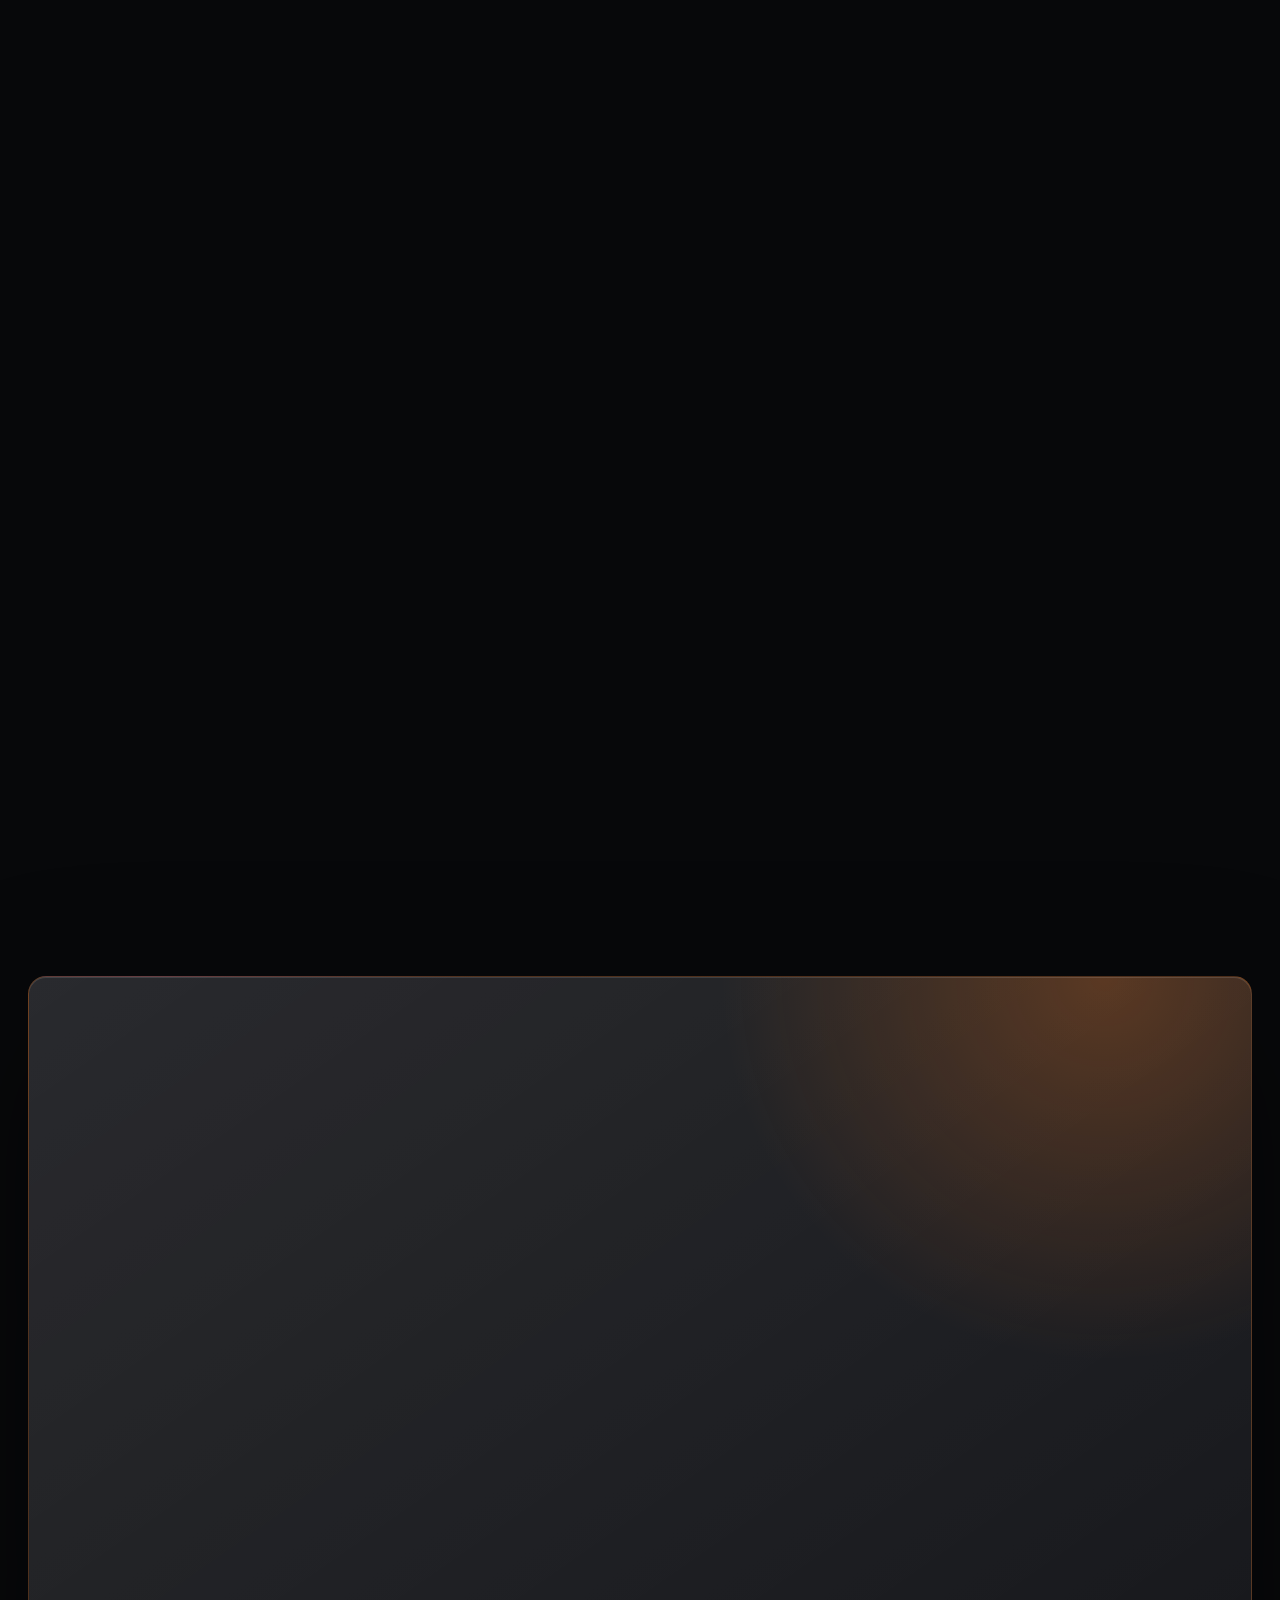
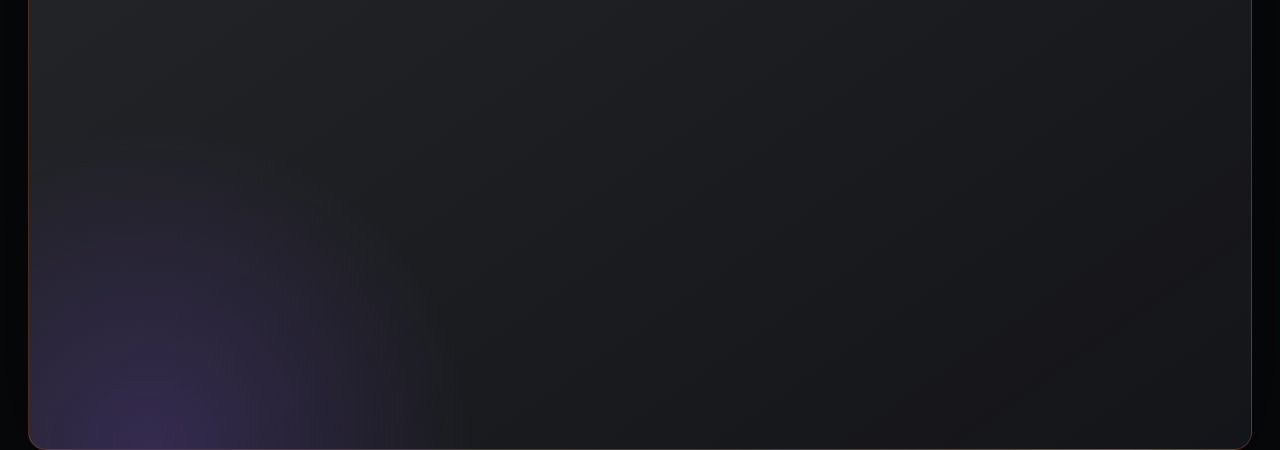
==== commit ec361a56: "Add Google Analytics tracking" ====
--- a/Source/Pages/index.html
+++ b/Source/Pages/index.html
@@ -1,6 +1,15 @@
 <!doctype html>
 <html lang="en">
   <head>
+    <!-- Google tag (gtag.js) -->
+    <script async src="https://www.googletagmanager.com/gtag/js?id=G-PP689JYNZ3"></script>
+    <script>
+      window.dataLayer = window.dataLayer || [];
+      function gtag(){dataLayer.push(arguments);}
+      gtag('js', new Date());
+
+      gtag('config', 'G-PP689JYNZ3');
+    </script>
     <meta charset="utf-8" />
     <meta name="viewport" content="width=device-width, initial-scale=1" />
     <meta http-equiv="refresh" content="0; url=/" />
